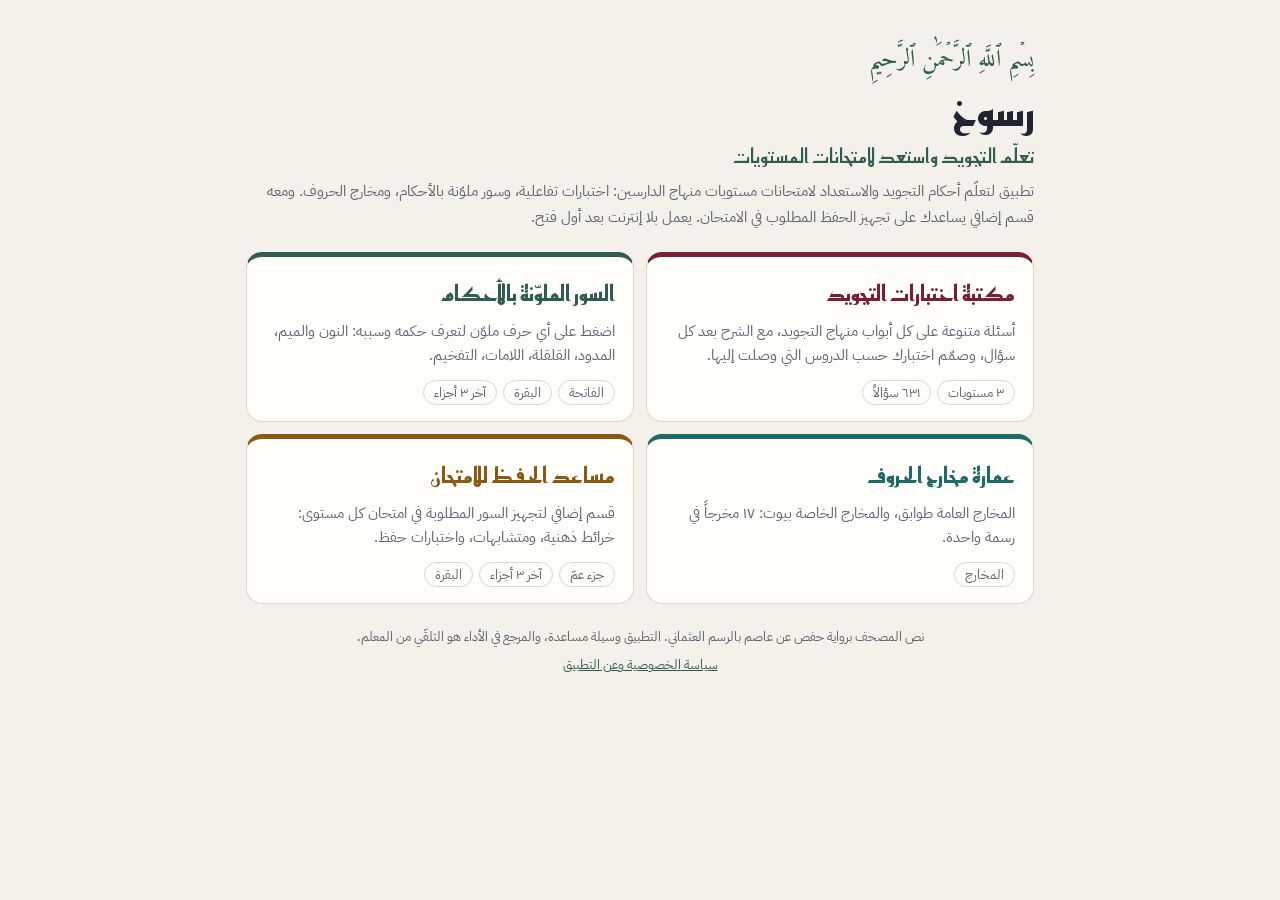
==== index.html @ 1ab909df "Add files via upload" ====
<!doctype html>
<html lang="ar" dir="rtl"><head><meta charset="utf-8">
<meta name="viewport" content="width=device-width,initial-scale=1,viewport-fit=cover">
<meta name="theme-color" content="#2F5D50">
<meta name="description" content="تعلّم أحكام التجويد واستعد لامتحانات المستويات باختبارات تفاعلية وسور ملوّنة بالأحكام، مع قسم إضافي للحفظ المطلوب. يعمل بلا إنترنت.">
<link rel="manifest" href="manifest.webmanifest">
<link rel="icon" href="icons/icon-192.png">
<link rel="apple-touch-icon" href="icons/icon-192.png">
<link rel="stylesheet" href="fonts/fonts.css">
<title>رسوخ · تعلّم التجويد</title>
<style>
/* Layout: a calm home screen, four large doors in one column on phones, two on wider screens */
:root{--bg:#F3F1EA;--page:#FFFEFA;--ink:#1F2430;--muted:#5D6370;--line:#DDD8CC;--brand:#2F5D50;
  --c1:#8A5A12;--c2:#7A1F33;--c3:#2F5D50;--c4:#1D6B66;
  --f-ui:"IBM Plex Sans Arabic",system-ui,sans-serif;--f-d:"Reem Kufi","IBM Plex Sans Arabic",sans-serif;--f-q:"Amiri Quran","Amiri",serif}
@media (prefers-color-scheme:dark){:root{--bg:#14161B;--page:#1C1F26;--ink:#ECE9E2;--muted:#A5AAB4;--line:#343843;--brand:#8CC3B1;
  --c1:#E2B868;--c2:#E39AB1;--c3:#8CC3B1;--c4:#7FC7C0;color-scheme:dark}}
*{box-sizing:border-box}
body{margin:0;background:var(--bg);color:var(--ink);font-family:var(--f-ui);font-size:15px;line-height:1.7}
.wrap{max-width:820px;margin:0 auto;padding:max(28px,env(safe-area-inset-top,0px)) max(16px,env(safe-area-inset-right,0px)) 40px max(16px,env(safe-area-inset-left,0px));display:flex;flex-direction:column;gap:22px}
header{display:flex;flex-direction:column;gap:6px}
.basmala{font-family:var(--f-q);font-size:24px;color:var(--brand);line-height:2}
h1{margin:0;font-family:var(--f-d);font-size:clamp(32px,8vw,46px);line-height:1.2}
.lead{margin:0;color:var(--muted)}
.sub{font-family:var(--f-d);font-size:20px;color:var(--brand);margin-top:-4px}
.doors{display:grid;grid-template-columns:1fr;gap:12px}
@media (min-width:640px){.doors{grid-template-columns:1fr 1fr}}
.door{display:flex;flex-direction:column;gap:6px;text-decoration:none;color:inherit;background:var(--page);border:1px solid var(--line);border-radius:16px;padding:18px 18px 16px;border-top:5px solid var(--c);min-height:132px}
.door:focus-visible{outline:2px solid var(--c);outline-offset:3px}
.door b{font-family:var(--f-d);font-size:22px;color:var(--c);font-weight:700}
.door p{margin:0;color:var(--muted);font-size:14.5px}
.door .tags{display:flex;flex-wrap:wrap;gap:6px;margin-top:auto;padding-top:6px}
.door .tags span{font-size:12.5px;border:1px solid var(--line);border-radius:999px;padding:1px 10px;color:var(--muted)}
footer{display:flex;flex-direction:column;gap:6px;font-size:13px;color:var(--muted);text-align:center}
footer a{color:var(--brand)}
</style>
</head><body>
<div class="wrap">
  <header>
    <div class="basmala">بِسۡمِ ٱللَّهِ ٱلرَّحۡمَٰنِ ٱلرَّحِيمِ</div>
    <h1>رسوخ</h1>
    <div class="sub">تعلّم التجويد واستعد لامتحانات المستويات</div>
    <p class="lead">تطبيق لتعلّم أحكام التجويد والاستعداد لامتحانات مستويات منهاج الدارسين: اختبارات تفاعلية، وسور ملوّنة بالأحكام، ومخارج الحروف. ومعه قسم إضافي يساعدك على تجهيز الحفظ المطلوب في الامتحان. يعمل بلا إنترنت بعد أول فتح.</p>
  </header>
  <nav class="doors" aria-label="أقسام التطبيق">
    <a class="door" href="library/" style="--c:var(--c2)"><b>مكتبة اختبارات التجويد</b><p>أسئلة متنوعة على كل أبواب منهاج التجويد، مع الشرح بعد كل سؤال، وصمّم اختبارك حسب الدروس التي وصلت إليها.</p><div class="tags"><span>٣ مستويات</span><span>٦٣١ سؤالاً</span></div></a>
    <a class="door" href="surah/" style="--c:var(--c3)"><b>السور الملوّنة بالأحكام</b><p>اضغط على أي حرف ملوّن لتعرف حكمه وسببه: النون والميم، المدود، القلقلة، اللامات، التفخيم.</p><div class="tags"><span>الفاتحة</span><span>البقرة</span><span>آخر ٣ أجزاء</span></div></a>
    <a class="door" href="imara/" style="--c:var(--c4)"><b>عمارة مخارج الحروف</b><p>المخارج العامة طوابق، والمخارج الخاصة بيوت: ١٧ مخرجاً في رسمة واحدة.</p><div class="tags"><span>المخارج</span></div></a>
    <a class="door" href="hifz/" style="--c:var(--c1)"><b>مساعد الحفظ للامتحان</b><p>قسم إضافي لتجهيز السور المطلوبة في امتحان كل مستوى: خرائط ذهنية، ومتشابهات، واختبارات حفظ.</p><div class="tags"><span>جزء عمّ</span><span>آخر ٣ أجزاء</span><span>البقرة</span></div></a>
  </nav>
  <footer>
    <div>نص المصحف برواية حفص عن عاصم بالرسم العثماني. التطبيق وسيلة مساعدة، والمرجع في الأداء هو التلقّي من المعلم.</div>
    <div><a href="privacy.html">سياسة الخصوصية وعن التطبيق</a></div>
  </footer>
</div>
<script>if('serviceWorker' in navigator){navigator.serviceWorker.register('sw.js').catch(()=>{})}</script>
</body></html>
---- fonts/fonts.css ----
@font-face {
  font-family: 'Amiri Quran';
  font-style: normal;
  font-display: swap;
  font-weight: 400;
  src: url(amiri-quran-arabic-400-normal.woff2) format("woff2");
  unicode-range: U+0600-06FF,U+0750-077F,U+0870-088E,U+0890-0891,U+0897-08E1,U+08E3-08FF,U+200C-200E,U+2010-2011,U+204F,U+2E41,U+FB50-FDFF,U+FE70-FE74,U+FE76-FEFC,U+102E0-102FB,U+10E60-10E7E,U+10EC2-10EC4,U+10EFC-10EFF,U+1EE00-1EE03,U+1EE05-1EE1F,U+1EE21-1EE22,U+1EE24,U+1EE27,U+1EE29-1EE32,U+1EE34-1EE37,U+1EE39,U+1EE3B,U+1EE42,U+1EE47,U+1EE49,U+1EE4B,U+1EE4D-1EE4F,U+1EE51-1EE52,U+1EE54,U+1EE57,U+1EE59,U+1EE5B,U+1EE5D,U+1EE5F,U+1EE61-1EE62,U+1EE64,U+1EE67-1EE6A,U+1EE6C-1EE72,U+1EE74-1EE77,U+1EE79-1EE7C,U+1EE7E,U+1EE80-1EE89,U+1EE8B-1EE9B,U+1EEA1-1EEA3,U+1EEA5-1EEA9,U+1EEAB-1EEBB,U+1EEF0-1EEF1;
}
@font-face {
  font-family: 'Amiri Quran';
  font-style: normal;
  font-display: swap;
  font-weight: 400;
  src: url(amiri-quran-latin-400-normal.woff2) format("woff2");
  unicode-range: U+0000-00FF,U+0131,U+0152-0153,U+02BB-02BC,U+02C6,U+02DA,U+02DC,U+0304,U+0308,U+0329,U+2000-206F,U+20AC,U+2122,U+2191,U+2193,U+2212,U+2215,U+FEFF,U+FFFD;
}
@font-face {
  font-family: 'Amiri';
  font-style: normal;
  font-display: swap;
  font-weight: 400;
  src: url(amiri-arabic-400-normal.woff2) format("woff2");
  unicode-range: U+0600-06FF,U+0750-077F,U+0870-088E,U+0890-0891,U+0897-08E1,U+08E3-08FF,U+200C-200E,U+2010-2011,U+204F,U+2E41,U+FB50-FDFF,U+FE70-FE74,U+FE76-FEFC,U+102E0-102FB,U+10E60-10E7E,U+10EC2-10EC4,U+10EFC-10EFF,U+1EE00-1EE03,U+1EE05-1EE1F,U+1EE21-1EE22,U+1EE24,U+1EE27,U+1EE29-1EE32,U+1EE34-1EE37,U+1EE39,U+1EE3B,U+1EE42,U+1EE47,U+1EE49,U+1EE4B,U+1EE4D-1EE4F,U+1EE51-1EE52,U+1EE54,U+1EE57,U+1EE59,U+1EE5B,U+1EE5D,U+1EE5F,U+1EE61-1EE62,U+1EE64,U+1EE67-1EE6A,U+1EE6C-1EE72,U+1EE74-1EE77,U+1EE79-1EE7C,U+1EE7E,U+1EE80-1EE89,U+1EE8B-1EE9B,U+1EEA1-1EEA3,U+1EEA5-1EEA9,U+1EEAB-1EEBB,U+1EEF0-1EEF1;
}
@font-face {
  font-family: 'Amiri';
  font-style: normal;
  font-display: swap;
  font-weight: 400;
  src: url(amiri-latin-400-normal.woff2) format("woff2");
  unicode-range: U+0000-00FF,U+0131,U+0152-0153,U+02BB-02BC,U+02C6,U+02DA,U+02DC,U+0304,U+0308,U+0329,U+2000-206F,U+20AC,U+2122,U+2191,U+2193,U+2212,U+2215,U+FEFF,U+FFFD;
}
@font-face {
  font-family: 'Amiri';
  font-style: normal;
  font-display: swap;
  font-weight: 700;
  src: url(amiri-arabic-700-normal.woff2) format("woff2");
  unicode-range: U+0600-06FF,U+0750-077F,U+0870-088E,U+0890-0891,U+0897-08E1,U+08E3-08FF,U+200C-200E,U+2010-2011,U+204F,U+2E41,U+FB50-FDFF,U+FE70-FE74,U+FE76-FEFC,U+102E0-102FB,U+10E60-10E7E,U+10EC2-10EC4,U+10EFC-10EFF,U+1EE00-1EE03,U+1EE05-1EE1F,U+1EE21-1EE22,U+1EE24,U+1EE27,U+1EE29-1EE32,U+1EE34-1EE37,U+1EE39,U+1EE3B,U+1EE42,U+1EE47,U+1EE49,U+1EE4B,U+1EE4D-1EE4F,U+1EE51-1EE52,U+1EE54,U+1EE57,U+1EE59,U+1EE5B,U+1EE5D,U+1EE5F,U+1EE61-1EE62,U+1EE64,U+1EE67-1EE6A,U+1EE6C-1EE72,U+1EE74-1EE77,U+1EE79-1EE7C,U+1EE7E,U+1EE80-1EE89,U+1EE8B-1EE9B,U+1EEA1-1EEA3,U+1EEA5-1EEA9,U+1EEAB-1EEBB,U+1EEF0-1EEF1;
}
@font-face {
  font-family: 'Amiri';
  font-style: normal;
  font-display: swap;
  font-weight: 700;
  src: url(amiri-latin-700-normal.woff2) format("woff2");
  unicode-range: U+0000-00FF,U+0131,U+0152-0153,U+02BB-02BC,U+02C6,U+02DA,U+02DC,U+0304,U+0308,U+0329,U+2000-206F,U+20AC,U+2122,U+2191,U+2193,U+2212,U+2215,U+FEFF,U+FFFD;
}
@font-face {
  font-family: 'IBM Plex Sans Arabic';
  font-style: normal;
  font-display: swap;
  font-weight: 400;
  src: url(ibm-plex-sans-arabic-arabic-400-normal.woff2) format("woff2");
  unicode-range: U+0600-06FF,U+0750-077F,U+0870-088E,U+0890-0891,U+0897-08E1,U+08E3-08FF,U+200C-200E,U+2010-2011,U+204F,U+2E41,U+FB50-FDFF,U+FE70-FE74,U+FE76-FEFC,U+102E0-102FB,U+10E60-10E7E,U+10EC2-10EC4,U+10EFC-10EFF,U+1EE00-1EE03,U+1EE05-1EE1F,U+1EE21-1EE22,U+1EE24,U+1EE27,U+1EE29-1EE32,U+1EE34-1EE37,U+1EE39,U+1EE3B,U+1EE42,U+1EE47,U+1EE49,U+1EE4B,U+1EE4D-1EE4F,U+1EE51-1EE52,U+1EE54,U+1EE57,U+1EE59,U+1EE5B,U+1EE5D,U+1EE5F,U+1EE61-1EE62,U+1EE64,U+1EE67-1EE6A,U+1EE6C-1EE72,U+1EE74-1EE77,U+1EE79-1EE7C,U+1EE7E,U+1EE80-1EE89,U+1EE8B-1EE9B,U+1EEA1-1EEA3,U+1EEA5-1EEA9,U+1EEAB-1EEBB,U+1EEF0-1EEF1;
}
@font-face {
  font-family: 'IBM Plex Sans Arabic';
  font-style: normal;
  font-display: swap;
  font-weight: 400;
  src: url(ibm-plex-sans-arabic-latin-400-normal.woff2) format("woff2");
  unicode-range: U+0000-00FF,U+0131,U+0152-0153,U+02BB-02BC,U+02C6,U+02DA,U+02DC,U+0304,U+0308,U+0329,U+2000-206F,U+20AC,U+2122,U+2191,U+2193,U+2212,U+2215,U+FEFF,U+FFFD;
}
@font-face {
  font-family: 'IBM Plex Sans Arabic';
  font-style: normal;
  font-display: swap;
  font-weight: 500;
  src: url(ibm-plex-sans-arabic-arabic-500-normal.woff2) format("woff2");
  unicode-range: U+0600-06FF,U+0750-077F,U+0870-088E,U+0890-0891,U+0897-08E1,U+08E3-08FF,U+200C-200E,U+2010-2011,U+204F,U+2E41,U+FB50-FDFF,U+FE70-FE74,U+FE76-FEFC,U+102E0-102FB,U+10E60-10E7E,U+10EC2-10EC4,U+10EFC-10EFF,U+1EE00-1EE03,U+1EE05-1EE1F,U+1EE21-1EE22,U+1EE24,U+1EE27,U+1EE29-1EE32,U+1EE34-1EE37,U+1EE39,U+1EE3B,U+1EE42,U+1EE47,U+1EE49,U+1EE4B,U+1EE4D-1EE4F,U+1EE51-1EE52,U+1EE54,U+1EE57,U+1EE59,U+1EE5B,U+1EE5D,U+1EE5F,U+1EE61-1EE62,U+1EE64,U+1EE67-1EE6A,U+1EE6C-1EE72,U+1EE74-1EE77,U+1EE79-1EE7C,U+1EE7E,U+1EE80-1EE89,U+1EE8B-1EE9B,U+1EEA1-1EEA3,U+1EEA5-1EEA9,U+1EEAB-1EEBB,U+1EEF0-1EEF1;
}
@font-face {
  font-family: 'IBM Plex Sans Arabic';
  font-style: normal;
  font-display: swap;
  font-weight: 500;
  src: url(ibm-plex-sans-arabic-latin-500-normal.woff2) format("woff2");
  unicode-range: U+0000-00FF,U+0131,U+0152-0153,U+02BB-02BC,U+02C6,U+02DA,U+02DC,U+0304,U+0308,U+0329,U+2000-206F,U+20AC,U+2122,U+2191,U+2193,U+2212,U+2215,U+FEFF,U+FFFD;
}
@font-face {
  font-family: 'IBM Plex Sans Arabic';
  font-style: normal;
  font-display: swap;
  font-weight: 600;
  src: url(ibm-plex-sans-arabic-arabic-600-normal.woff2) format("woff2");
  unicode-range: U+0600-06FF,U+0750-077F,U+0870-088E,U+0890-0891,U+0897-08E1,U+08E3-08FF,U+200C-200E,U+2010-2011,U+204F,U+2E41,U+FB50-FDFF,U+FE70-FE74,U+FE76-FEFC,U+102E0-102FB,U+10E60-10E7E,U+10EC2-10EC4,U+10EFC-10EFF,U+1EE00-1EE03,U+1EE05-1EE1F,U+1EE21-1EE22,U+1EE24,U+1EE27,U+1EE29-1EE32,U+1EE34-1EE37,U+1EE39,U+1EE3B,U+1EE42,U+1EE47,U+1EE49,U+1EE4B,U+1EE4D-1EE4F,U+1EE51-1EE52,U+1EE54,U+1EE57,U+1EE59,U+1EE5B,U+1EE5D,U+1EE5F,U+1EE61-1EE62,U+1EE64,U+1EE67-1EE6A,U+1EE6C-1EE72,U+1EE74-1EE77,U+1EE79-1EE7C,U+1EE7E,U+1EE80-1EE89,U+1EE8B-1EE9B,U+1EEA1-1EEA3,U+1EEA5-1EEA9,U+1EEAB-1EEBB,U+1EEF0-1EEF1;
}
@font-face {
  font-family: 'IBM Plex Sans Arabic';
  font-style: normal;
  font-display: swap;
  font-weight: 600;
  src: url(ibm-plex-sans-arabic-latin-600-normal.woff2) format("woff2");
  unicode-range: U+0000-00FF,U+0131,U+0152-0153,U+02BB-02BC,U+02C6,U+02DA,U+02DC,U+0304,U+0308,U+0329,U+2000-206F,U+20AC,U+2122,U+2191,U+2193,U+2212,U+2215,U+FEFF,U+FFFD;
}
@font-face {
  font-family: 'IBM Plex Sans Arabic';
  font-style: normal;
  font-display: swap;
  font-weight: 700;
  src: url(ibm-plex-sans-arabic-arabic-700-normal.woff2) format("woff2");
  unicode-range: U+0600-06FF,U+0750-077F,U+0870-088E,U+0890-0891,U+0897-08E1,U+08E3-08FF,U+200C-200E,U+2010-2011,U+204F,U+2E41,U+FB50-FDFF,U+FE70-FE74,U+FE76-FEFC,U+102E0-102FB,U+10E60-10E7E,U+10EC2-10EC4,U+10EFC-10EFF,U+1EE00-1EE03,U+1EE05-1EE1F,U+1EE21-1EE22,U+1EE24,U+1EE27,U+1EE29-1EE32,U+1EE34-1EE37,U+1EE39,U+1EE3B,U+1EE42,U+1EE47,U+1EE49,U+1EE4B,U+1EE4D-1EE4F,U+1EE51-1EE52,U+1EE54,U+1EE57,U+1EE59,U+1EE5B,U+1EE5D,U+1EE5F,U+1EE61-1EE62,U+1EE64,U+1EE67-1EE6A,U+1EE6C-1EE72,U+1EE74-1EE77,U+1EE79-1EE7C,U+1EE7E,U+1EE80-1EE89,U+1EE8B-1EE9B,U+1EEA1-1EEA3,U+1EEA5-1EEA9,U+1EEAB-1EEBB,U+1EEF0-1EEF1;
}
@font-face {
  font-family: 'IBM Plex Sans Arabic';
  font-style: normal;
  font-display: swap;
  font-weight: 700;
  src: url(ibm-plex-sans-arabic-latin-700-normal.woff2) format("woff2");
  unicode-range: U+0000-00FF,U+0131,U+0152-0153,U+02BB-02BC,U+02C6,U+02DA,U+02DC,U+0304,U+0308,U+0329,U+2000-206F,U+20AC,U+2122,U+2191,U+2193,U+2212,U+2215,U+FEFF,U+FFFD;
}
@font-face {
  font-family: 'Reem Kufi';
  font-style: normal;
  font-display: swap;
  font-weight: 500;
  src: url(reem-kufi-arabic-500-normal.woff2) format("woff2");
  unicode-range: U+0600-06FF,U+0750-077F,U+0870-088E,U+0890-0891,U+0897-08E1,U+08E3-08FF,U+200C-200E,U+2010-2011,U+204F,U+2E41,U+FB50-FDFF,U+FE70-FE74,U+FE76-FEFC,U+102E0-102FB,U+10E60-10E7E,U+10EC2-10EC4,U+10EFC-10EFF,U+1EE00-1EE03,U+1EE05-1EE1F,U+1EE21-1EE22,U+1EE24,U+1EE27,U+1EE29-1EE32,U+1EE34-1EE37,U+1EE39,U+1EE3B,U+1EE42,U+1EE47,U+1EE49,U+1EE4B,U+1EE4D-1EE4F,U+1EE51-1EE52,U+1EE54,U+1EE57,U+1EE59,U+1EE5B,U+1EE5D,U+1EE5F,U+1EE61-1EE62,U+1EE64,U+1EE67-1EE6A,U+1EE6C-1EE72,U+1EE74-1EE77,U+1EE79-1EE7C,U+1EE7E,U+1EE80-1EE89,U+1EE8B-1EE9B,U+1EEA1-1EEA3,U+1EEA5-1EEA9,U+1EEAB-1EEBB,U+1EEF0-1EEF1;
}
@font-face {
  font-family: 'Reem Kufi';
  font-style: normal;
  font-display: swap;
  font-weight: 500;
  src: url(reem-kufi-latin-500-normal.woff2) format("woff2");
  unicode-range: U+0000-00FF,U+0131,U+0152-0153,U+02BB-02BC,U+02C6,U+02DA,U+02DC,U+0304,U+0308,U+0329,U+2000-206F,U+20AC,U+2122,U+2191,U+2193,U+2212,U+2215,U+FEFF,U+FFFD;
}
@font-face {
  font-family: 'Reem Kufi';
  font-style: normal;
  font-display: swap;
  font-weight: 600;
  src: url(reem-kufi-arabic-600-normal.woff2) format("woff2");
  unicode-range: U+0600-06FF,U+0750-077F,U+0870-088E,U+0890-0891,U+0897-08E1,U+08E3-08FF,U+200C-200E,U+2010-2011,U+204F,U+2E41,U+FB50-FDFF,U+FE70-FE74,U+FE76-FEFC,U+102E0-102FB,U+10E60-10E7E,U+10EC2-10EC4,U+10EFC-10EFF,U+1EE00-1EE03,U+1EE05-1EE1F,U+1EE21-1EE22,U+1EE24,U+1EE27,U+1EE29-1EE32,U+1EE34-1EE37,U+1EE39,U+1EE3B,U+1EE42,U+1EE47,U+1EE49,U+1EE4B,U+1EE4D-1EE4F,U+1EE51-1EE52,U+1EE54,U+1EE57,U+1EE59,U+1EE5B,U+1EE5D,U+1EE5F,U+1EE61-1EE62,U+1EE64,U+1EE67-1EE6A,U+1EE6C-1EE72,U+1EE74-1EE77,U+1EE79-1EE7C,U+1EE7E,U+1EE80-1EE89,U+1EE8B-1EE9B,U+1EEA1-1EEA3,U+1EEA5-1EEA9,U+1EEAB-1EEBB,U+1EEF0-1EEF1;
}
@font-face {
  font-family: 'Reem Kufi';
  font-style: normal;
  font-display: swap;
  font-weight: 600;
  src: url(reem-kufi-latin-600-normal.woff2) format("woff2");
  unicode-range: U+0000-00FF,U+0131,U+0152-0153,U+02BB-02BC,U+02C6,U+02DA,U+02DC,U+0304,U+0308,U+0329,U+2000-206F,U+20AC,U+2122,U+2191,U+2193,U+2212,U+2215,U+FEFF,U+FFFD;
}
@font-face {
  font-family: 'Reem Kufi';
  font-style: normal;
  font-display: swap;
  font-weight: 700;
  src: url(reem-kufi-arabic-700-normal.woff2) format("woff2");
  unicode-range: U+0600-06FF,U+0750-077F,U+0870-088E,U+0890-0891,U+0897-08E1,U+08E3-08FF,U+200C-200E,U+2010-2011,U+204F,U+2E41,U+FB50-FDFF,U+FE70-FE74,U+FE76-FEFC,U+102E0-102FB,U+10E60-10E7E,U+10EC2-10EC4,U+10EFC-10EFF,U+1EE00-1EE03,U+1EE05-1EE1F,U+1EE21-1EE22,U+1EE24,U+1EE27,U+1EE29-1EE32,U+1EE34-1EE37,U+1EE39,U+1EE3B,U+1EE42,U+1EE47,U+1EE49,U+1EE4B,U+1EE4D-1EE4F,U+1EE51-1EE52,U+1EE54,U+1EE57,U+1EE59,U+1EE5B,U+1EE5D,U+1EE5F,U+1EE61-1EE62,U+1EE64,U+1EE67-1EE6A,U+1EE6C-1EE72,U+1EE74-1EE77,U+1EE79-1EE7C,U+1EE7E,U+1EE80-1EE89,U+1EE8B-1EE9B,U+1EEA1-1EEA3,U+1EEA5-1EEA9,U+1EEAB-1EEBB,U+1EEF0-1EEF1;
}
@font-face {
  font-family: 'Reem Kufi';
  font-style: normal;
  font-display: swap;
  font-weight: 700;
  src: url(reem-kufi-latin-700-normal.woff2) format("woff2");
  unicode-range: U+0000-00FF,U+0131,U+0152-0153,U+02BB-02BC,U+02C6,U+02DA,U+02DC,U+0304,U+0308,U+0329,U+2000-206F,U+20AC,U+2122,U+2191,U+2193,U+2212,U+2215,U+FEFF,U+FFFD;
}
@font-face {
  font-family: 'Noto Naskh Arabic';
  font-style: normal;
  font-display: swap;
  font-weight: 500;
  src: url(noto-naskh-arabic-arabic-500-normal.woff2) format("woff2");
  unicode-range: U+0600-06FF,U+0750-077F,U+0870-088E,U+0890-0891,U+0897-08E1,U+08E3-08FF,U+200C-200E,U+2010-2011,U+204F,U+2E41,U+FB50-FDFF,U+FE70-FE74,U+FE76-FEFC,U+102E0-102FB,U+10E60-10E7E,U+10EC2-10EC4,U+10EFC-10EFF,U+1EE00-1EE03,U+1EE05-1EE1F,U+1EE21-1EE22,U+1EE24,U+1EE27,U+1EE29-1EE32,U+1EE34-1EE37,U+1EE39,U+1EE3B,U+1EE42,U+1EE47,U+1EE49,U+1EE4B,U+1EE4D-1EE4F,U+1EE51-1EE52,U+1EE54,U+1EE57,U+1EE59,U+1EE5B,U+1EE5D,U+1EE5F,U+1EE61-1EE62,U+1EE64,U+1EE67-1EE6A,U+1EE6C-1EE72,U+1EE74-1EE77,U+1EE79-1EE7C,U+1EE7E,U+1EE80-1EE89,U+1EE8B-1EE9B,U+1EEA1-1EEA3,U+1EEA5-1EEA9,U+1EEAB-1EEBB,U+1EEF0-1EEF1;
}
@font-face {
  font-family: 'Noto Naskh Arabic';
  font-style: normal;
  font-display: swap;
  font-weight: 500;
  src: url(noto-naskh-arabic-latin-500-normal.woff2) format("woff2");
  unicode-range: U+0000-00FF,U+0131,U+0152-0153,U+02BB-02BC,U+02C6,U+02DA,U+02DC,U+0304,U+0308,U+0329,U+2000-206F,U+20AC,U+2122,U+2191,U+2193,U+2212,U+2215,U+FEFF,U+FFFD;
}
@font-face {
  font-family: 'Noto Naskh Arabic';
  font-style: normal;
  font-display: swap;
  font-weight: 700;
  src: url(noto-naskh-arabic-arabic-700-normal.woff2) format("woff2");
  unicode-range: U+0600-06FF,U+0750-077F,U+0870-088E,U+0890-0891,U+0897-08E1,U+08E3-08FF,U+200C-200E,U+2010-2011,U+204F,U+2E41,U+FB50-FDFF,U+FE70-FE74,U+FE76-FEFC,U+102E0-102FB,U+10E60-10E7E,U+10EC2-10EC4,U+10EFC-10EFF,U+1EE00-1EE03,U+1EE05-1EE1F,U+1EE21-1EE22,U+1EE24,U+1EE27,U+1EE29-1EE32,U+1EE34-1EE37,U+1EE39,U+1EE3B,U+1EE42,U+1EE47,U+1EE49,U+1EE4B,U+1EE4D-1EE4F,U+1EE51-1EE52,U+1EE54,U+1EE57,U+1EE59,U+1EE5B,U+1EE5D,U+1EE5F,U+1EE61-1EE62,U+1EE64,U+1EE67-1EE6A,U+1EE6C-1EE72,U+1EE74-1EE77,U+1EE79-1EE7C,U+1EE7E,U+1EE80-1EE89,U+1EE8B-1EE9B,U+1EEA1-1EEA3,U+1EEA5-1EEA9,U+1EEAB-1EEBB,U+1EEF0-1EEF1;
}
@font-face {
  font-family: 'Noto Naskh Arabic';
  font-style: normal;
  font-display: swap;
  font-weight: 700;
  src: url(noto-naskh-arabic-latin-700-normal.woff2) format("woff2");
  unicode-range: U+0000-00FF,U+0131,U+0152-0153,U+02BB-02BC,U+02C6,U+02DA,U+02DC,U+0304,U+0308,U+0329,U+2000-206F,U+20AC,U+2122,U+2191,U+2193,U+2212,U+2215,U+FEFF,U+FFFD;
}
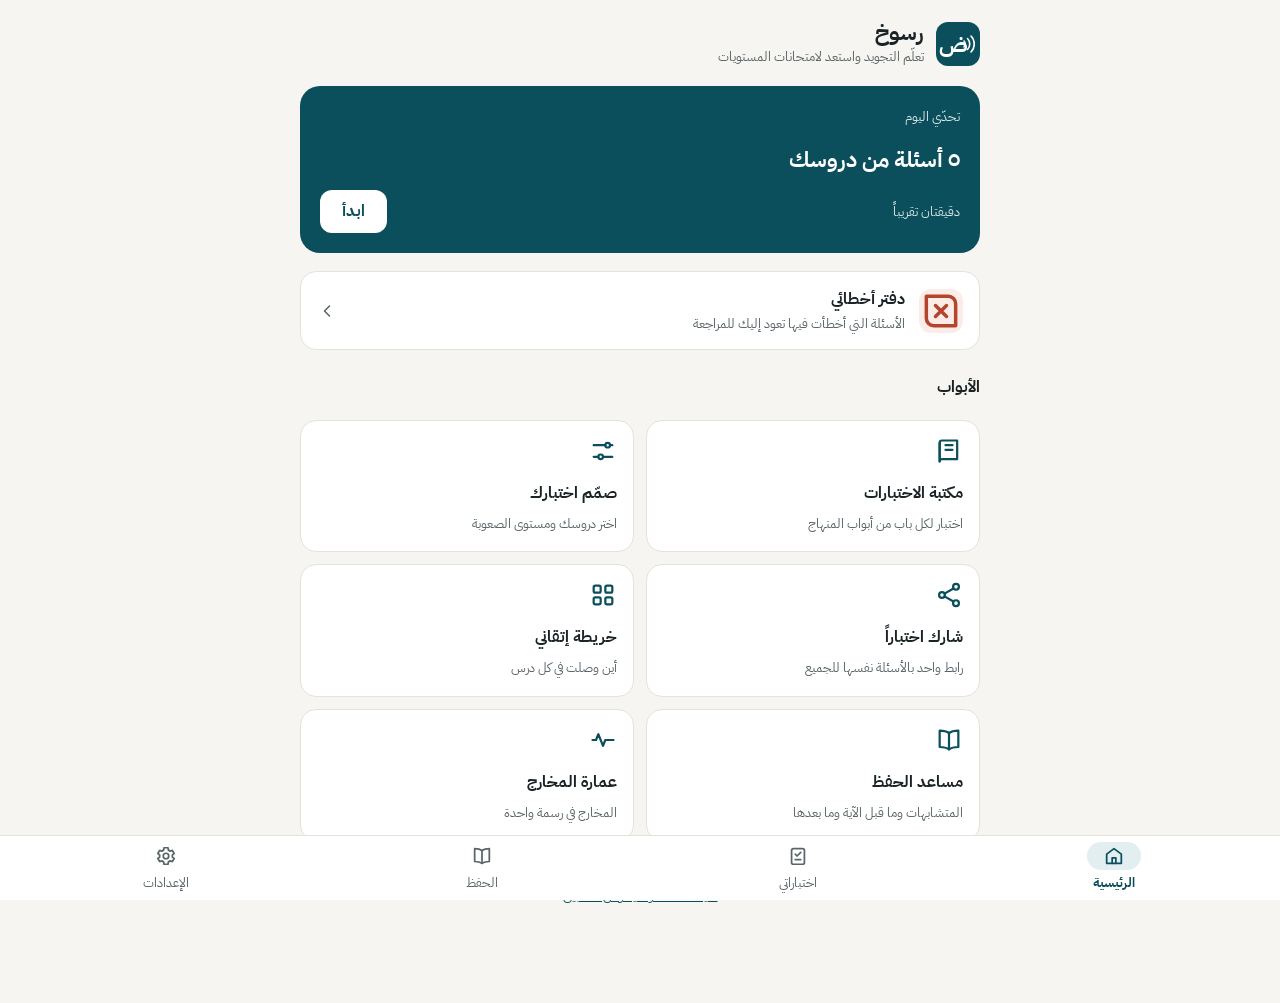
==== commit dd66bb87: "Add files via upload" ====
--- a/index.html
+++ b/index.html
@@ -1,57 +1,66 @@
 <!doctype html>
 <html lang="ar" dir="rtl"><head><meta charset="utf-8">
 <meta name="viewport" content="width=device-width,initial-scale=1,viewport-fit=cover">
-<meta name="theme-color" content="#2F5D50">
-<meta name="description" content="تعلّم أحكام التجويد واستعد لامتحانات المستويات باختبارات تفاعلية وسور ملوّنة بالأحكام، مع قسم إضافي للحفظ المطلوب. يعمل بلا إنترنت.">
+<meta name="theme-color" content="#0B4F5C">
+<meta name="description" content="تعلّم أحكام التجويد واستعد لامتحانات مستويات منهاج الدارسين باختبارات تفاعلية، مع قسم إضافي للحفظ المطلوب. يعمل بلا إنترنت.">
 <link rel="manifest" href="manifest.webmanifest">
 <link rel="icon" href="icons/icon-192.png">
 <link rel="apple-touch-icon" href="icons/icon-192.png">
 <link rel="stylesheet" href="fonts/fonts.css">
+<link rel="stylesheet" href="assets/rz.css">
+<script src="assets/rz.js"></script>
 <title>رسوخ · تعلّم التجويد</title>
 <style>
-/* Layout: a calm home screen, four large doors in one column on phones, two on wider screens */
-:root{--bg:#F3F1EA;--page:#FFFEFA;--ink:#1F2430;--muted:#5D6370;--line:#DDD8CC;--brand:#2F5D50;
-  --c1:#8A5A12;--c2:#7A1F33;--c3:#2F5D50;--c4:#1D6B66;
-  --f-ui:"IBM Plex Sans Arabic",system-ui,sans-serif;--f-d:"Reem Kufi","IBM Plex Sans Arabic",sans-serif;--f-q:"Amiri Quran","Amiri",serif}
-@media (prefers-color-scheme:dark){:root{--bg:#14161B;--page:#1C1F26;--ink:#ECE9E2;--muted:#A5AAB4;--line:#343843;--brand:#8CC3B1;
-  --c1:#E2B868;--c2:#E39AB1;--c3:#8CC3B1;--c4:#7FC7C0;color-scheme:dark}}
-*{box-sizing:border-box}
-body{margin:0;background:var(--bg);color:var(--ink);font-family:var(--f-ui);font-size:15px;line-height:1.7}
-.wrap{max-width:820px;margin:0 auto;padding:max(28px,env(safe-area-inset-top,0px)) max(16px,env(safe-area-inset-right,0px)) 40px max(16px,env(safe-area-inset-left,0px));display:flex;flex-direction:column;gap:22px}
-header{display:flex;flex-direction:column;gap:6px}
-.basmala{font-family:var(--f-q);font-size:24px;color:var(--brand);line-height:2}
-h1{margin:0;font-family:var(--f-d);font-size:clamp(32px,8vw,46px);line-height:1.2}
-.lead{margin:0;color:var(--muted)}
-.sub{font-family:var(--f-d);font-size:20px;color:var(--brand);margin-top:-4px}
-.doors{display:grid;grid-template-columns:1fr;gap:12px}
-@media (min-width:640px){.doors{grid-template-columns:1fr 1fr}}
-.door{display:flex;flex-direction:column;gap:6px;text-decoration:none;color:inherit;background:var(--page);border:1px solid var(--line);border-radius:16px;padding:18px 18px 16px;border-top:5px solid var(--c);min-height:132px}
-.door:focus-visible{outline:2px solid var(--c);outline-offset:3px}
-.door b{font-family:var(--f-d);font-size:22px;color:var(--c);font-weight:700}
-.door p{margin:0;color:var(--muted);font-size:14.5px}
-.door .tags{display:flex;flex-wrap:wrap;gap:6px;margin-top:auto;padding-top:6px}
-.door .tags span{font-size:12.5px;border:1px solid var(--line);border-radius:999px;padding:1px 10px;color:var(--muted)}
-footer{display:flex;flex-direction:column;gap:6px;font-size:13px;color:var(--muted);text-align:center}
-footer a{color:var(--brand)}
+.logo{width:44px;height:44px;color:var(--primary);flex-shrink:0}
+.logo svg{width:44px;height:44px;display:block}
+.hero-top{display:flex;align-items:center;justify-content:space-between;gap:8px}
+.foot{font-size:13px;color:var(--muted);text-align:center;display:flex;flex-direction:column;gap:4px}
 </style>
-</head><body>
-<div class="wrap">
-  <header>
-    <div class="basmala">بِسۡمِ ٱللَّهِ ٱلرَّحۡمَٰنِ ٱلرَّحِيمِ</div>
-    <h1>رسوخ</h1>
-    <div class="sub">تعلّم التجويد واستعد لامتحانات المستويات</div>
-    <p class="lead">تطبيق لتعلّم أحكام التجويد والاستعداد لامتحانات مستويات منهاج الدارسين: اختبارات تفاعلية، وسور ملوّنة بالأحكام، ومخارج الحروف. ومعه قسم إضافي يساعدك على تجهيز الحفظ المطلوب في الامتحان. يعمل بلا إنترنت بعد أول فتح.</p>
+</head><body data-nav="home">
+<main class="rz-main">
+  <header class="rz-row">
+    <span class="logo" data-icon="logo"></span>
+    <div style="display:flex;flex-direction:column">
+      <h1 class="rz-title" style="line-height:1.2">رسوخ</h1>
+      <span class="rz-meta">تعلّم التجويد واستعد لامتحانات المستويات</span>
+    </div>
   </header>
-  <nav class="doors" aria-label="أقسام التطبيق">
-    <a class="door" href="library/" style="--c:var(--c2)"><b>مكتبة اختبارات التجويد</b><p>أسئلة متنوعة على كل أبواب منهاج التجويد، مع الشرح بعد كل سؤال، وصمّم اختبارك حسب الدروس التي وصلت إليها.</p><div class="tags"><span>٣ مستويات</span><span>٦٣١ سؤالاً</span></div></a>
-    <a class="door" href="surah/" style="--c:var(--c3)"><b>السور الملوّنة بالأحكام</b><p>اضغط على أي حرف ملوّن لتعرف حكمه وسببه: النون والميم، المدود، القلقلة، اللامات، التفخيم.</p><div class="tags"><span>الفاتحة</span><span>البقرة</span><span>آخر ٣ أجزاء</span></div></a>
-    <a class="door" href="imara/" style="--c:var(--c4)"><b>عمارة مخارج الحروف</b><p>المخارج العامة طوابق، والمخارج الخاصة بيوت: ١٧ مخرجاً في رسمة واحدة.</p><div class="tags"><span>المخارج</span></div></a>
-    <a class="door" href="hifz/" style="--c:var(--c1)"><b>مساعد الحفظ للامتحان</b><p>قسم إضافي لتجهيز السور المطلوبة في امتحان كل مستوى: خرائط ذهنية، ومتشابهات، واختبارات حفظ.</p><div class="tags"><span>جزء عمّ</span><span>آخر ٣ أجزاء</span><span>البقرة</span></div></a>
+
+  <a class="rz-hero" href="library/#/daily" id="daily">
+    <div class="hero-top"><span class="rz-meta">تحدّي اليوم</span><span class="rz-badge" id="streak" hidden><span data-icon="flame" style="display:flex;width:14px;height:14px"></span><span></span></span></div>
+    <b style="font-size:22px" id="dailyT">٥ أسئلة من دروسك</b>
+    <div class="hero-top"><span class="rz-meta" id="dailyS">دقيقتان تقريباً</span><span class="rz-cta" id="dailyB">ابدأ</span></div>
+  </a>
+
+  <a class="rz-list-btn" href="library/#/mistakes">
+    <span class="rz-ic bad" data-icon="mistake"></span>
+    <span class="grow"><b>دفتر أخطائي</b><span class="rz-meta" id="mist">الأسئلة التي أخطأت فيها تعود إليك للمراجعة</span></span>
+    <span data-icon="chev" style="width:20px;height:20px;color:var(--muted);display:flex"></span>
+  </a>
+
+  <h2 class="rz-h">الأبواب</h2>
+  <nav class="rz-grid" aria-label="أقسام التطبيق">
+    <a class="rz-tile" href="library/"><span data-icon="book"></span><b>مكتبة الاختبارات</b><span class="rz-meta">اختبار لكل باب من أبواب المنهاج</span></a>
+    <a class="rz-tile" href="library/#/builder"><span data-icon="sliders"></span><b>صمّم اختبارك</b><span class="rz-meta">اختر دروسك ومستوى الصعوبة</span></a>
+    <a class="rz-tile" href="library/#/share"><span data-icon="share"></span><b>شارك اختباراً</b><span class="rz-meta">رابط واحد بالأسئلة نفسها للجميع</span></a>
+    <a class="rz-tile" href="library/#/mastery"><span data-icon="grid"></span><b>خريطة إتقاني</b><span class="rz-meta">أين وصلت في كل درس</span></a>
+    <a class="rz-tile" href="hifz/"><span data-icon="hifz"></span><b>مساعد الحفظ</b><span class="rz-meta">المتشابهات وما قبل الآية وما بعدها</span></a>
+    <a class="rz-tile" href="imara/"><span data-icon="wave"></span><b>عمارة المخارج</b><span class="rz-meta">المخارج في رسمة واحدة</span></a>
   </nav>
-  <footer>
-    <div>نص المصحف برواية حفص عن عاصم بالرسم العثماني. التطبيق وسيلة مساعدة، والمرجع في الأداء هو التلقّي من المعلم.</div>
-    <div><a href="privacy.html">سياسة الخصوصية وعن التطبيق</a></div>
+
+  <footer class="foot">
+    <span>نص المصحف برواية حفص عن عاصم بالرسم العثماني. التطبيق وسيلة مساعدة، والمرجع في الأداء هو التلقّي من المعلم.</span>
+    <a href="privacy.html">سياسة الخصوصية وعن التطبيق</a>
   </footer>
-</div>
-<script>if('serviceWorker' in navigator){navigator.serviceWorker.register('sw.js').catch(()=>{})}</script>
+</main>
+<script>
+(function(){
+  const AR = RZ.AR, s = RZ.streak(), due = RZ.mistakesDue(), all = Object.keys(RZ.mistakes()).length;
+  if(s.count){ const b = document.getElementById('streak'); b.hidden = false; b.lastElementChild.textContent = RZ.count(s.count, ['يوم واحد', 'يومان متتاليان', 'أيام متتالية', 'يوماً متتالياً']); }
+  if(s.doneToday){ document.getElementById('dailyT').textContent = 'أتممت تحدّي اليوم'; document.getElementById('dailyS').textContent = 'عُد غداً لتحافظ على سلسلتك'; document.getElementById('dailyB').textContent = 'مرة أخرى'; }
+  const m = document.getElementById('mist');
+  if(due) m.textContent = RZ.count(due, ['سؤال واحد', 'سؤالان', 'أسئلة', 'سؤالاً']) + ' حان موعد مراجعته اليوم'.replace('مراجعته', due === 1 ? 'مراجعته' : due === 2 ? 'مراجعتهما' : 'مراجعتها');
+  else if(all) m.textContent = 'لا مراجعة اليوم · في الدفتر ' + RZ.count(all, ['سؤال واحد', 'سؤالان', 'أسئلة', 'سؤالاً']);
+})();
+</script>
 </body></html>
--- a/assets/rz.css
+++ b/assets/rz.css
@@ -0,0 +1,108 @@
+/* Rosookh shared design: one primary colour, one accent, two text sizes (16 / 22) plus a small meta size (13). */
+:root{
+  --bg:#F6F5F1; --surface:#FFFFFF; --ink:#1A2326; --muted:#5A6568; --line:#E4E2DB; --line-strong:#C9C6BD;
+  --primary:#0B4F5C; --primary-ink:#FFFFFF; --primary-soft:#E3EEF0; --primary-dark:#083A44;
+  --accent:#B8862B; --accent-soft:#FBF1DC; --accent-ink:#6E4C10;
+  --good:#1E7A46; --good-ink:#17633A; --good-soft:#E8F4EC;
+  --bad:#B4442C; --bad-ink:#9A3A25; --bad-soft:#FBECE8;
+  --warn-soft:#FBF1DC;
+  --f-ui:"IBM Plex Sans Arabic",system-ui,sans-serif; --f-q:"Amiri Quran","Amiri",serif;
+  --r:16px; --r-sm:12px; --nav-h:64px;
+  --zoom:1;
+  color-scheme:light;
+}
+:root[data-fs="s"]{--zoom:.92} :root[data-fs="l"]{--zoom:1.15}
+@media (prefers-color-scheme:dark){:root:not([data-theme="light"]){
+  --bg:#101618; --surface:#182124; --ink:#E7ECEB; --muted:#A3AEB0; --line:#2A3538; --line-strong:#3B4A4E;
+  --primary:#7CC4D0; --primary-ink:#0B2A30; --primary-soft:#173A41; --primary-dark:#A6DDE6;
+  --accent:#E2B868; --accent-soft:#3A3020; --accent-ink:#F1D7A2;
+  --good:#6FCF97; --good-ink:#8EE0B0; --good-soft:#163527; --bad:#F08A75; --bad-ink:#F6A898; --bad-soft:#3E201A; --warn-soft:#3A3020;
+  color-scheme:dark}}
+:root[data-theme="dark"]{
+  --bg:#101618; --surface:#182124; --ink:#E7ECEB; --muted:#A3AEB0; --line:#2A3538; --line-strong:#3B4A4E;
+  --primary:#7CC4D0; --primary-ink:#0B2A30; --primary-soft:#173A41; --primary-dark:#A6DDE6;
+  --accent:#E2B868; --accent-soft:#3A3020; --accent-ink:#F1D7A2;
+  --good:#6FCF97; --good-ink:#8EE0B0; --good-soft:#163527; --bad:#F08A75; --bad-ink:#F6A898; --bad-soft:#3E201A; --warn-soft:#3A3020;
+  color-scheme:dark}
+
+*{box-sizing:border-box}
+[hidden]{display:none!important}
+html,body{direction:rtl}
+body{margin:0;background:var(--bg);color:var(--ink);font-family:var(--f-ui);font-size:16px;line-height:1.7;-webkit-tap-highlight-color:transparent}
+button,select,input{font:inherit;color:inherit}
+button{cursor:pointer}
+a{color:var(--primary)}
+:focus-visible{outline:2px solid var(--primary);outline-offset:2px}
+.rz-main{zoom:var(--zoom);max-width:720px;margin:0 auto;padding:max(20px,env(safe-area-inset-top,0px)) max(20px,env(safe-area-inset-right,0px)) calc(var(--nav-h) + 32px + env(safe-area-inset-bottom,0px)) max(20px,env(safe-area-inset-left,0px));display:flex;flex-direction:column;gap:18px}
+body.rz-nonav .rz-main{padding-bottom:40px}
+.rz-title{margin:0;font-size:22px;font-weight:700;line-height:1.4}
+.rz-meta{font-size:13px;color:var(--muted)}
+.rz-muted{color:var(--muted)}
+.rz-h{font-size:16px;font-weight:700;margin:6px 0 0}
+
+/* top bar inside a page */
+.rz-top{display:flex;align-items:center;gap:6px;margin:-6px -8px 0}
+.rz-icon{width:44px;height:44px;border-radius:12px;border:none;background:none;display:inline-flex;align-items:center;justify-content:center;color:var(--ink);text-decoration:none;flex-shrink:0}
+.rz-icon:hover{background:var(--primary-soft)}
+.rz-icon svg{width:22px;height:22px}
+
+/* cards, tiles */
+.rz-card{background:var(--surface);border:1px solid var(--line);border-radius:var(--r);padding:16px;display:flex;flex-direction:column;gap:12px}
+.rz-hero{background:var(--primary);color:var(--primary-ink);border-radius:20px;padding:20px;display:flex;flex-direction:column;gap:12px;text-decoration:none;border:none;text-align:start;width:100%}
+.rz-hero .rz-meta{color:inherit;opacity:.85}
+.rz-hero .rz-cta{align-self:flex-start;background:var(--surface);color:var(--primary);border-radius:12px;padding:8px 22px;font-weight:700}
+.rz-row{display:flex;align-items:center;gap:12px}
+.rz-wrap{display:flex;flex-wrap:wrap;gap:8px}
+.rz-between{display:flex;align-items:center;justify-content:space-between;gap:12px}
+.rz-list-btn{display:flex;align-items:center;gap:14px;background:var(--surface);border:1px solid var(--line);border-radius:var(--r);padding:14px 16px;text-decoration:none;color:var(--ink);text-align:start;width:100%;min-height:64px}
+.rz-list-btn .rz-ic{width:44px;height:44px;border-radius:12px;background:var(--primary-soft);color:var(--primary);display:flex;align-items:center;justify-content:center;flex-shrink:0}
+.rz-list-btn .rz-ic.bad{background:var(--bad-soft);color:var(--bad)}
+.rz-list-btn .rz-ic.acc{background:var(--accent-soft);color:var(--accent-ink)}
+.rz-list-btn b{display:block;font-size:16px}
+.rz-list-btn .grow{flex-grow:1;display:flex;flex-direction:column}
+.rz-grid{display:grid;grid-template-columns:repeat(2,minmax(0,1fr));gap:12px}
+.rz-tile{background:var(--surface);border:1px solid var(--line);border-radius:var(--r);padding:16px;display:flex;flex-direction:column;gap:6px;min-height:118px;text-decoration:none;color:var(--ink);text-align:start}
+.rz-tile svg{width:28px;height:28px;color:var(--primary)}
+.rz-tile b{font-size:16px}
+.rz-badge{display:inline-flex;align-items:center;gap:6px;background:var(--accent-soft);color:var(--accent-ink);border-radius:999px;padding:2px 10px;font-size:13px;font-weight:600;white-space:nowrap}
+.rz-badge.bad{background:var(--bad-soft);color:var(--bad-ink)}
+.rz-badge.plain{background:var(--primary-soft);color:var(--primary)}
+
+/* buttons, chips */
+.rz-btn{border:1px solid var(--line-strong);background:var(--surface);color:var(--ink);border-radius:14px;min-height:48px;padding:0 18px;font-weight:600;display:inline-flex;align-items:center;justify-content:center;gap:8px;text-decoration:none}
+.rz-btn.pri{background:var(--primary);border-color:var(--primary);color:var(--primary-ink);font-weight:700}
+.rz-btn.block{width:100%;min-height:52px}
+.rz-btn:disabled{background:var(--line);border-color:var(--line);color:var(--muted);cursor:default}
+.rz-link{background:none;border:none;color:var(--primary);font-weight:600;padding:6px 0;min-height:32px;text-align:start}
+.rz-link.small{font-size:13px;color:var(--muted);text-decoration:underline;font-weight:500;align-self:center}
+.rz-chip{border:1px solid var(--line-strong);background:var(--surface);border-radius:999px;min-height:44px;padding:0 16px;font-weight:600;display:inline-flex;align-items:center;justify-content:center}
+.rz-chip[aria-pressed="true"]{background:var(--primary);border-color:var(--primary);color:var(--primary-ink)}
+.rz-seg{display:grid;grid-template-columns:repeat(3,minmax(0,1fr));gap:8px}
+.rz-seg .rz-chip{border-radius:12px}
+.rz-note{display:flex;gap:8px;align-items:flex-start;background:var(--bg);border-radius:12px;padding:10px 12px;font-size:13px;color:var(--muted);line-height:1.7}
+.rz-select{width:100%;min-height:52px;border:1px solid var(--line-strong);background:var(--bg);border-radius:12px;padding:0 12px}
+
+/* bottom nav */
+.rz-nav{position:fixed;inset-inline:0;bottom:0;z-index:60;background:var(--surface);border-top:1px solid var(--line);display:grid;grid-template-columns:repeat(4,minmax(0,1fr));padding:6px 8px calc(6px + env(safe-area-inset-bottom,0px))}
+.rz-nav a{display:flex;flex-direction:column;align-items:center;gap:2px;text-decoration:none;color:var(--muted);font-size:13px;min-height:52px;justify-content:center}
+.rz-nav a span{display:flex;padding:3px 16px;border-radius:999px}
+.rz-nav a svg{width:22px;height:22px}
+.rz-nav a[aria-current="page"]{color:var(--primary);font-weight:700}
+.rz-nav a[aria-current="page"] span{background:var(--primary-soft)}
+
+/* question screen */
+.rz-qtop{display:flex;align-items:center;gap:10px}
+.rz-prog{flex-grow:1;height:8px;border-radius:999px;background:var(--line);overflow:hidden}
+.rz-prog i{display:block;height:100%;background:var(--primary);border-radius:999px}
+@media (prefers-reduced-motion:no-preference){.rz-prog i{transition:width .3s}}
+.rz-action{position:fixed;inset-inline:0;bottom:0;z-index:40;background:var(--bg);border-top:1px solid var(--line)}
+.rz-action>div{zoom:var(--zoom);max-width:720px;margin:0 auto;padding:14px max(20px,env(safe-area-inset-right,0px)) calc(16px + env(safe-area-inset-bottom,0px)) max(20px,env(safe-area-inset-left,0px));display:flex;flex-direction:column;gap:10px}
+body.rz-quiz .rz-main{padding-bottom:calc(var(--act-h,120px) + 24px)}
+body.rz-quiz .rz-nav{display:none}
+.rz-action.ok{background:var(--good-soft);border-top:3px solid var(--good)}
+.rz-action.no{background:var(--bad-soft);border-top:3px solid var(--bad)}
+.rz-action .t{font-weight:700}
+.rz-action.ok .t{color:var(--good-ink)} .rz-action.no .t{color:var(--bad-ink)}
+
+.rz-empty{text-align:center;color:var(--muted);padding:24px 8px}
+.rz-sr{position:absolute;width:1px;height:1px;overflow:hidden;clip:rect(0 0 0 0);white-space:nowrap}
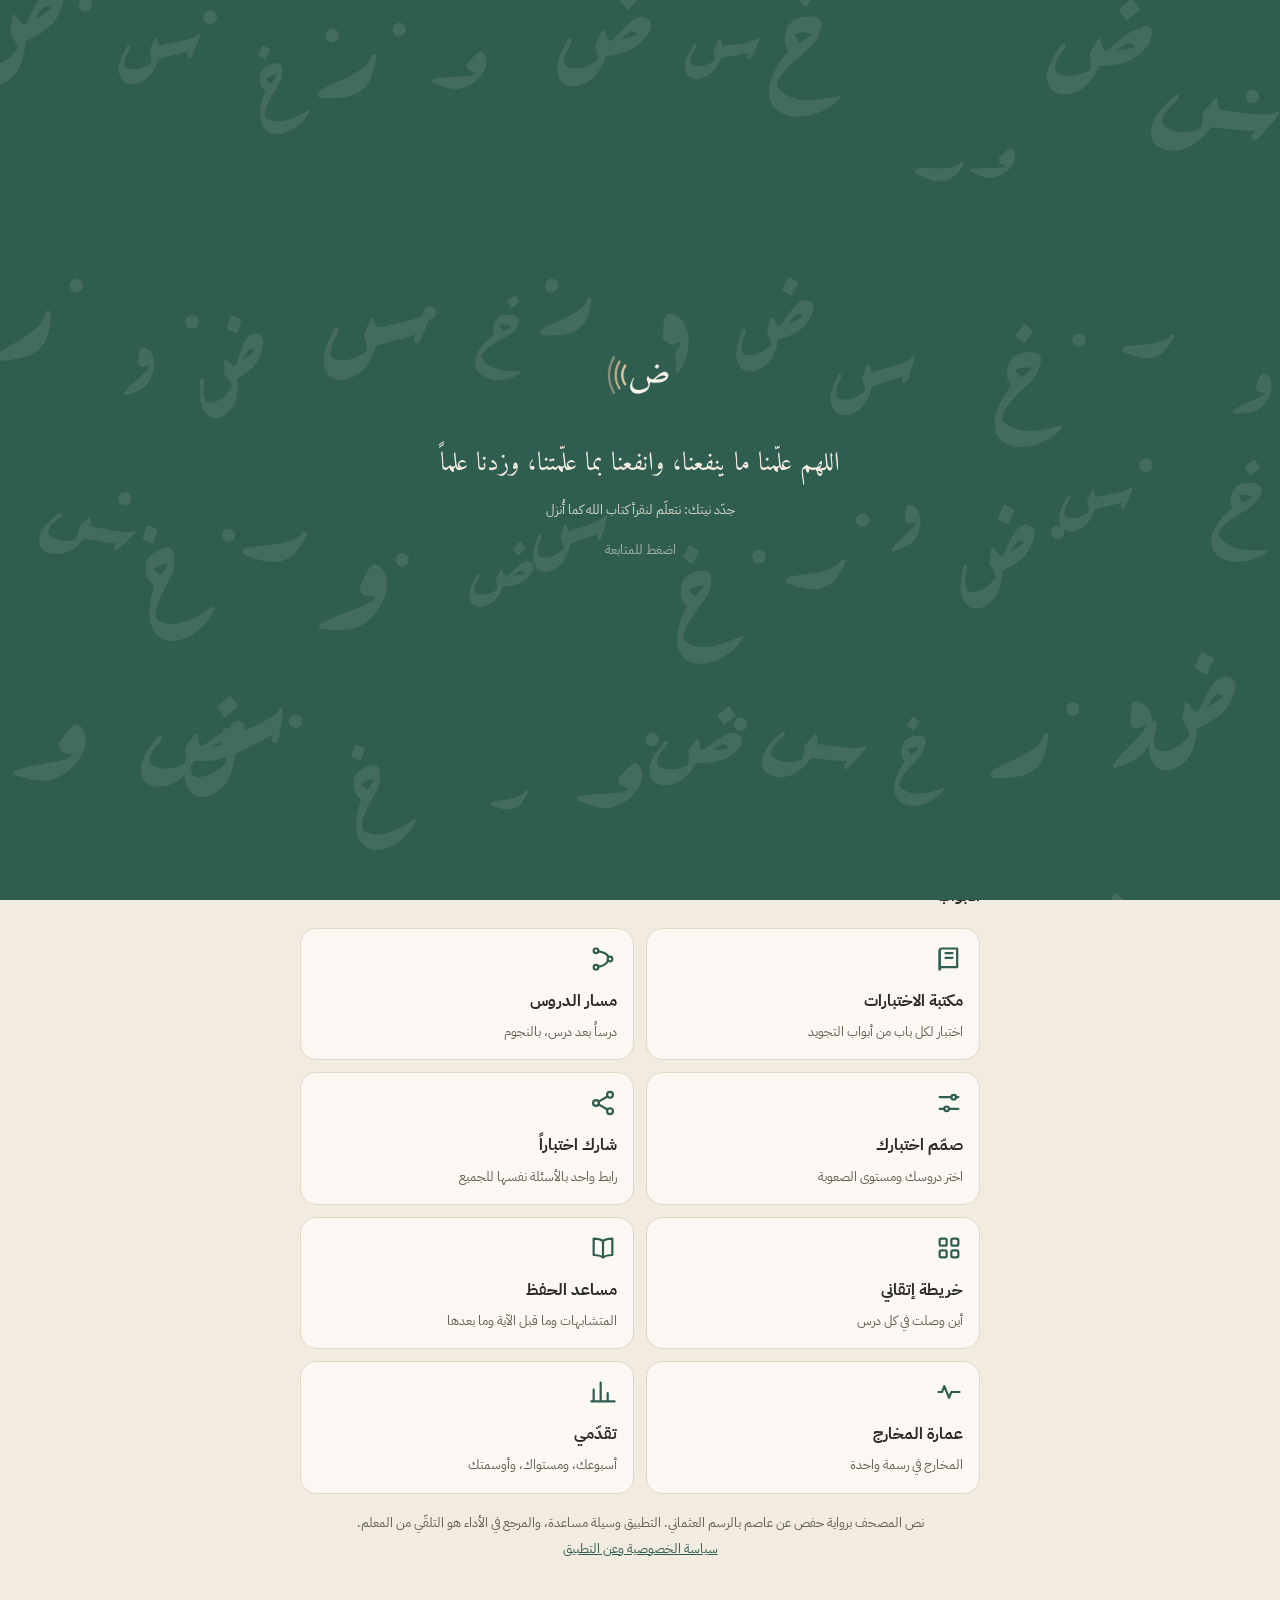
==== commit e6d809ab: "Add files via upload" ====
--- a/index.html
+++ b/index.html
@@ -1,35 +1,84 @@
 <!doctype html>
 <html lang="ar" dir="rtl"><head><meta charset="utf-8">
 <meta name="viewport" content="width=device-width,initial-scale=1,viewport-fit=cover">
-<meta name="theme-color" content="#0B4F5C">
-<meta name="description" content="تعلّم أحكام التجويد واستعد لامتحانات مستويات منهاج الدارسين باختبارات تفاعلية، مع قسم إضافي للحفظ المطلوب. يعمل بلا إنترنت.">
+<meta name="theme-color" content="#2F5D50">
+<meta name="description" content="تعلّم أحكام التجويد واستعد لامتحانات المستويات باختبارات تفاعلية، مع تحدٍّ يومي ودفتر للأخطاء وقسم إضافي للحفظ. يعمل بلا إنترنت.">
 <link rel="manifest" href="manifest.webmanifest">
 <link rel="icon" href="icons/icon-192.png">
 <link rel="apple-touch-icon" href="icons/icon-192.png">
 <link rel="stylesheet" href="fonts/fonts.css">
 <link rel="stylesheet" href="assets/rz.css">
 <script src="assets/rz.js"></script>
+<script src="assets/lessons.js"></script>
+<script src="assets/changelog.js"></script>
+<script src="assets/tour.js"></script>
 <title>رسوخ · تعلّم التجويد</title>
 <style>
-.logo{width:44px;height:44px;color:var(--primary);flex-shrink:0}
-.logo svg{width:44px;height:44px;display:block}
 .hero-top{display:flex;align-items:center;justify-content:space-between;gap:8px}
 .foot{font-size:13px;color:var(--muted);text-align:center;display:flex;flex-direction:column;gap:4px}
+.goal{display:flex;align-items:center;gap:14px}
+.goal .grow{flex-grow:1;display:flex;flex-direction:column;gap:6px;min-width:0}
+.pair{display:grid;grid-template-columns:repeat(2,minmax(0,1fr));gap:12px}
+.mini{background:var(--surface);border:1px solid var(--line);border-radius:var(--r);padding:14px;display:flex;flex-direction:column;gap:4px;text-decoration:none;color:var(--ink);min-height:96px}
+.mini .ic{width:36px;height:36px;border-radius:10px;background:var(--accent-soft);color:var(--accent-ink);display:flex;align-items:center;justify-content:center}
+.mini .ic svg{width:20px;height:20px}
+.mini.done{background:var(--good-soft);border-color:var(--good)}
+.resume{border:2px solid var(--ocean)}
+.resume .rz-ic{background:var(--ocean-soft)!important;color:var(--ocean)!important}
 </style>
 </head><body data-nav="home">
 <main class="rz-main">
-  <header class="rz-row">
-    <span class="logo" data-icon="logo"></span>
-    <div style="display:flex;flex-direction:column">
-      <h1 class="rz-title" style="line-height:1.2">رسوخ</h1>
-      <span class="rz-meta">تعلّم التجويد واستعد لامتحانات المستويات</span>
+  <header class="rz-between">
+    <div class="rz-greet">
+      <span class="logo"><img src="icons/icon-192.png" alt="شعار رسوخ"></span>
+      <div style="display:flex;flex-direction:column;min-width:0">
+        <h1 class="rz-title" style="line-height:1.35;font-size:19px" id="hello">السلام عليكم</h1>
+        <span class="rz-meta">رسوخ · تعلّم التجويد</span>
+      </div>
     </div>
+    <a class="rz-lvl" href="progress.html" id="lvl" aria-label="مستواك"></a>
   </header>
 
-  <a class="rz-hero" href="library/#/daily" id="daily">
-    <div class="hero-top"><span class="rz-meta">تحدّي اليوم</span><span class="rz-badge" id="streak" hidden><span data-icon="flame" style="display:flex;width:14px;height:14px"></span><span></span></span></div>
+  <a class="rz-hero" href="library/#/daily" id="daily" data-pattern="11">
+    <div class="hero-top"><span class="rz-meta">تحدّي اليوم</span><span class="rz-badge" id="streak" hidden style="background:#C9AE8E;color:#2E2214"><span data-icon="flame" style="display:flex;width:14px;height:14px"></span><span></span></span></div>
     <b style="font-size:22px" id="dailyT">٥ أسئلة من دروسك</b>
     <div class="hero-top"><span class="rz-meta" id="dailyS">دقيقتان تقريباً</span><span class="rz-cta" id="dailyB">ابدأ</span></div>
+  </a>
+
+  <a class="rz-list-btn resume" id="resume" hidden href="library/#/resume">
+    <span class="rz-ic" data-icon="resume"></span>
+    <span class="grow"><b>أكمل اختبارك</b><span class="rz-meta" id="resumeS"></span></span>
+    <span data-icon="chev" style="width:20px;height:20px;color:var(--muted);display:flex"></span>
+  </a>
+
+  <section class="rz-card">
+    <div class="goal">
+      <div class="rz-ring" id="ring"></div>
+      <div class="grow">
+        <b id="goalT">هدف اليوم</b>
+        <span class="rz-meta" id="goalS"></span>
+      </div>
+    </div>
+    <div style="display:flex;flex-direction:column;gap:6px">
+      <div class="rz-between"><span class="rz-meta" id="lvlT"></span><span class="rz-meta" id="lvlN"></span></div>
+      <div class="rz-bar"><i id="lvlBar"></i></div>
+    </div>
+  </section>
+
+  <section class="rz-card">
+    <div class="rz-between"><b>مهام اليوم</b><span class="rz-meta" id="taskN"></span></div>
+    <div id="tasks"></div>
+  </section>
+
+  <div class="pair">
+    <a class="mini" href="library/#/riddle" id="riddle"><span class="ic" data-icon="puzzle"></span><b>حزورة اليوم</b><span class="rz-meta" id="riddleS">سؤال واحد للجميع</span></a>
+    <a class="mini" href="library/#/speed"><span class="ic" data-icon="bolt"></span><b>جولة سريعة</b><span class="rz-meta" id="speedS">أكبر عدد في ٦٠ ثانية</span></a>
+  </div>
+
+  <a class="rz-list-btn" id="hifzR" hidden href="hifz/#review">
+    <span class="rz-ic" data-icon="hifz"></span>
+    <span class="grow"><b id="hifzT">مراجعة اليوم</b><span class="rz-meta" id="hifzS"></span></span>
+    <span data-icon="chev" style="width:20px;height:20px;color:var(--muted);display:flex"></span>
   </a>
 
   <a class="rz-list-btn" href="library/#/mistakes">
@@ -40,12 +89,14 @@
 
   <h2 class="rz-h">الأبواب</h2>
   <nav class="rz-grid" aria-label="أقسام التطبيق">
-    <a class="rz-tile" href="library/"><span data-icon="book"></span><b>مكتبة الاختبارات</b><span class="rz-meta">اختبار لكل باب من أبواب المنهاج</span></a>
+    <a class="rz-tile" href="library/"><span data-icon="book"></span><b>مكتبة الاختبارات</b><span class="rz-meta">اختبار لكل باب من أبواب التجويد</span></a>
+    <a class="rz-tile" href="library/#/path"><span data-icon="path"></span><b>مسار الدروس</b><span class="rz-meta">درساً بعد درس، بالنجوم</span></a>
     <a class="rz-tile" href="library/#/builder"><span data-icon="sliders"></span><b>صمّم اختبارك</b><span class="rz-meta">اختر دروسك ومستوى الصعوبة</span></a>
     <a class="rz-tile" href="library/#/share"><span data-icon="share"></span><b>شارك اختباراً</b><span class="rz-meta">رابط واحد بالأسئلة نفسها للجميع</span></a>
     <a class="rz-tile" href="library/#/mastery"><span data-icon="grid"></span><b>خريطة إتقاني</b><span class="rz-meta">أين وصلت في كل درس</span></a>
     <a class="rz-tile" href="hifz/"><span data-icon="hifz"></span><b>مساعد الحفظ</b><span class="rz-meta">المتشابهات وما قبل الآية وما بعدها</span></a>
     <a class="rz-tile" href="imara/"><span data-icon="wave"></span><b>عمارة المخارج</b><span class="rz-meta">المخارج في رسمة واحدة</span></a>
+    <a class="rz-tile" href="progress.html"><span data-icon="progress"></span><b>تقدّمي</b><span class="rz-meta">أسبوعك، ومستواك، وأوسمتك</span></a>
   </nav>
 
   <footer class="foot">
@@ -55,12 +106,82 @@
 </main>
 <script>
 (function(){
-  const AR = RZ.AR, s = RZ.streak(), due = RZ.mistakesDue(), all = Object.keys(RZ.mistakes()).length;
-  if(s.count){ const b = document.getElementById('streak'); b.hidden = false; b.lastElementChild.textContent = RZ.count(s.count, ['يوم واحد', 'يومان متتاليان', 'أيام متتالية', 'يوماً متتالياً']); }
-  if(s.doneToday){ document.getElementById('dailyT').textContent = 'أتممت تحدّي اليوم'; document.getElementById('dailyS').textContent = 'عُد غداً لتحافظ على سلسلتك'; document.getElementById('dailyB').textContent = 'مرة أخرى'; }
-  const m = document.getElementById('mist');
-  if(due) m.textContent = RZ.count(due, ['سؤال واحد', 'سؤالان', 'أسئلة', 'سؤالاً']) + ' حان موعد مراجعته اليوم'.replace('مراجعته', due === 1 ? 'مراجعته' : due === 2 ? 'مراجعتهما' : 'مراجعتها');
-  else if(all) m.textContent = 'لا مراجعة اليوم · في الدفتر ' + RZ.count(all, ['سؤال واحد', 'سؤالان', 'أسئلة', 'سؤالاً']);
+  const AR = RZ.AR, st = RZ.settings(), $ = id => document.getElementById(id);
+  function paint(){
+    const s = RZ.settings();
+    $('hello').textContent = s.name ? 'السلام عليكم يا ' + s.name : 'السلام عليكم';
+    const L = RZ.level();
+    $('lvl').innerHTML = `<span class="rz-medal m-${L.cls}">${AR(L.step)}</span>${L.name}`;
+    $('lvlT').textContent = 'مستواك: ' + L.name;
+    $('lvlN').textContent = L.next != null ? 'باقي ' + RZ.count(L.left, RZ.PT_FORMS) + ' على ' + L.nextName : 'أعلى مستوى، ما شاء الله';
+    if(L.left === 1 || L.left === 2) $('lvlN').textContent = 'باقي ' + RZ.count(L.left, RZ.PT_FORMS) + ' على ' + L.nextName;
+    $('lvlBar').style.width = Math.round(L.pct * 100) + '%';
+    // daily goal ring
+    const G = RZ.goal(), x = RZ.dayLog().x, f = Math.min(1, x / G.x), C = 2 * Math.PI * 24;
+    $('ring').innerHTML = `<svg viewBox="0 0 56 56" aria-hidden="true"><circle cx="28" cy="28" r="24" fill="none" stroke="var(--line)" stroke-width="6"/><circle cx="28" cy="28" r="24" fill="none" stroke="${f >= 1 ? 'var(--good)' : 'var(--primary)'}" stroke-width="6" stroke-linecap="round" stroke-dasharray="${C}" stroke-dashoffset="${C * (1 - f)}"/></svg><b>${f >= 1 ? '✓' : AR(Math.round(f * 100)) + '٪'}</b>`;
+    $('goalT').textContent = f >= 1 ? 'حقّقت هدف اليوم!' : 'هدف اليوم (' + G.t + ')';
+    $('goalS').textContent = AR(Math.min(x, 9999)) + ' من ' + AR(G.x) + ' نقطة اليوم';
+    // streak + daily challenge
+    const k = RZ.streak();
+    if(k.count){ const b = $('streak'); b.hidden = false; b.lastElementChild.textContent = RZ.count(k.count, ['يوم واحد', 'يومان متتاليان', 'أيام متتالية', 'يوماً متتالياً']); }
+    const sel = (RZ.ls.get('tajweed-library-custom-v1', {}).sel || []);
+    const last = RZ_TOUR.lastKey();
+    $('dailyS').textContent = last ? 'حتى: ' + RZ_TOUR.lessonName(last) : 'من دروس المستوى الأول';
+    const dd = RZ.ls.get('rz-daily-done', '');
+    if(dd === RZ.today()){ $('dailyT').textContent = 'أتممت تحدّي اليوم'; $('dailyS').textContent = 'عُد غداً لتحافظ على سلسلتك'; $('dailyB').textContent = 'مرة أخرى'; }
+    // resume
+    const R = RZ.ls.get('rz-resume', null);
+    if(R && R.qs && R.i < R.qs.length && Date.now() - R.at < 7 * 864e5){ $('resume').hidden = false; $('resumeS').textContent = (R.title || 'اختبار') + ' · ' + AR(R.i) + ' من ' + AR(R.qs.length); }
+    // tasks
+    const T = RZ.tasks(), box = $('tasks'); box.innerHTML = '';
+    T.forEach(t => { const r = document.createElement('div'); r.className = 'rz-task' + (t.done ? ' done' : '');
+      r.innerHTML = `<span class="box">${t.done ? RZ.icon('check') : ''}</span><span>${t.t}</span><small>${t.n > 1 ? AR(t.p) + '/' + AR(t.n) : ''}</small>`; box.append(r); });
+    $('taskN').textContent = AR(T.filter(t => t.done).length) + ' من ٣';
+    // riddle + speed
+    const rd = RZ.ls.get('rz-riddle', {});
+    if(rd.day === RZ.today()){ $('riddle').classList.add('done'); $('riddleS').textContent = rd.ok ? 'حللتها ✓' : 'غداً حزورة جديدة'; }
+    if(RZ.game.best60) $('speedS').textContent = 'رقمك القياسي: ' + AR(RZ.game.best60);
+    // hifz review
+    const hz = RZ.hifzToday();
+    if(hz.list.length){ $('hifzR').hidden = false; const left = hz.list.filter(n => !(hz.h.today.done || []).includes(n));
+      $('hifzT').textContent = left.length ? 'مراجعة اليوم: ' + hz.list.map(n => 'سورة ' + (hz.h.names[n] || n)).join(' و') : 'أتممت مراجعة اليوم ✓';
+      $('hifzS').textContent = left.length ? 'من محفوظك، بحسب آخر مراجعة وأخطائك' : 'بارك الله فيك'; }
+    // mistakes
+    const due = RZ.mistakesDue(), all = Object.keys(RZ.mistakes()).length, m = $('mist');
+    if(due) m.textContent = RZ.count(due, RZ.Q_FORMS) + (due === 1 ? ' حان موعد مراجعته اليوم' : due === 2 ? ' حان موعد مراجعتهما اليوم' : ' حان موعد مراجعتها اليوم');
+    else if(all) m.textContent = 'لا مراجعة اليوم · في الدفتر ' + RZ.count(all, RZ.Q_FORMS);
+  }
+  paint();
+  // first run tour, or "what's new" after an update
+  const ver = (window.RZ_CHANGES && RZ_CHANGES[0].v) || '';
+  if(!RZ.ls.get('rz-onboarded', 0) || location.hash === '#tour'){
+    // users who already used the app before the tour existed skip straight to "what's new"
+    const veteran = !RZ.ls.get('rz-onboarded', 0) && (RZ.ls.get('rz-streak', null) || RZ.ls.get('tajweed-library-v1', null)) && location.hash !== '#tour';
+    if(veteran){ RZ.ls.set('rz-onboarded', 1); }
+    else { history.replaceState(null, '', location.pathname); RZ_TOUR.open(paint); }
+  }
+  if(RZ.ls.get('rz-onboarded', 0) && RZ.ls.get('rz-seen-ver', '') !== ver && window.RZ_CHANGES){
+    RZ.ls.set('rz-seen-ver', ver);
+    RZ.sheet((box, close) => {
+      box.innerHTML = `<b style="font-size:22px">ما الجديد في رسوخ</b><span class="rz-meta">الإصدار ${RZ_CHANGES[0].v} · ${RZ_CHANGES[0].d.replace(/\d/g, d => '٠١٢٣٤٥٦٧٨٩'[d])}</span><ul style="margin:0;padding-inline-start:20px;display:flex;flex-direction:column;gap:6px">${RZ_CHANGES[0].items.map(t => '<li>' + t + '</li>').join('')}</ul>`;
+      const b = document.createElement('button'); b.type = 'button'; b.className = 'rz-btn pri block'; b.textContent = 'تمام'; b.addEventListener('click', close); box.append(b);
+      if(!st.name){ const t = document.createElement('a'); t.href = 'settings.html#name'; t.className = 'rz-link'; t.style.textAlign = 'center'; t.textContent = 'أضف اسمك ليظهر في التحية'; box.append(t); }
+    });
+  }
+  // closing du'a: the first "back" on the home screen shows it; a second "back" leaves the app
+  if(st.dua && history.pushState){
+    history.replaceState({ rzRoot:1 }, ''); history.pushState({ rzTrap:1 }, '');
+    addEventListener('popstate', e => {
+      if(!(e.state && e.state.rzRoot)) return;
+      let stay = false;
+      const close = RZ.sheet((box, cl) => {
+        box.innerHTML = `<b>دعاء كفارة المجلس</b><div style="font-family:var(--f-q);font-size:24px;line-height:2;text-align:center">${RZ.DUA_CLOSE}</div><span class="rz-meta" style="text-align:center">اضغط «رجوع» مرة أخرى للخروج</span>`;
+        const b = document.createElement('button'); b.type = 'button'; b.className = 'rz-btn block'; b.textContent = 'البقاء في التطبيق';
+        b.addEventListener('click', () => { stay = true; cl(); history.pushState({ rzTrap:1 }, ''); }); box.append(b);
+      });
+    });
+  }
+  addEventListener('pageshow', e => { if(e.persisted) location.reload(); });
 })();
 </script>
 </body></html>
--- a/fonts/fonts.css
+++ b/fonts/fonts.css
@@ -189,4 +189,11 @@
   font-weight: 700;
   src: url(noto-naskh-arabic-latin-700-normal.woff2) format("woff2");
   unicode-range: U+0000-00FF,U+0131,U+0152-0153,U+02BB-02BC,U+02C6,U+02DA,U+02DC,U+0304,U+0308,U+0329,U+2000-206F,U+20AC,U+2122,U+2191,U+2193,U+2212,U+2215,U+FEFF,U+FFFD;
-}+}@font-face {
+  font-family: 'Aref Ruqaa';
+  font-style: normal;
+  font-display: swap;
+  font-weight: 700;
+  src: url(aref-ruqaa-arabic-700-normal.woff2) format("woff2");
+  unicode-range: U+0600-06FF,U+0750-077F,U+FB50-FDFF,U+FE70-FEFC;
+}
--- a/assets/rz.css
+++ b/assets/rz.css
@@ -1,28 +1,31 @@
-/* Rosookh shared design: one primary colour, one accent, two text sizes (16 / 22) plus a small meta size (13). */
+/* Rosookh shared design. Palette from the logo: logo green (primary), sage, sand (accent), ocean (progress), plum (wrong), ivory (background). */
 :root{
-  --bg:#F6F5F1; --surface:#FFFFFF; --ink:#1A2326; --muted:#5A6568; --line:#E4E2DB; --line-strong:#C9C6BD;
-  --primary:#0B4F5C; --primary-ink:#FFFFFF; --primary-soft:#E3EEF0; --primary-dark:#083A44;
-  --accent:#B8862B; --accent-soft:#FBF1DC; --accent-ink:#6E4C10;
-  --good:#1E7A46; --good-ink:#17633A; --good-soft:#E8F4EC;
-  --bad:#B4442C; --bad-ink:#9A3A25; --bad-soft:#FBECE8;
-  --warn-soft:#FBF1DC;
-  --f-ui:"IBM Plex Sans Arabic",system-ui,sans-serif; --f-q:"Amiri Quran","Amiri",serif;
+  --bg:#F2EBE0; --surface:#FBF8F3; --ink:#2B2A24; --muted:#625E52; --line:#E2D8C8; --line-strong:#CDBFA9;
+  --primary:#2F5D50; --primary-ink:#F4EDE0; --primary-soft:#E1E8E2; --primary-dark:#244A40;
+  --accent:#C9AE8E; --accent-soft:#F1E6D6; --accent-ink:#5A4428; --on-accent:#2E2214;
+  --sage:#8A9A78; --sage-soft:#E6EADC; --ocean:#4E6E73; --ocean-soft:#E0E9EA;
+  --good:#3F6B4A; --good-ink:#345A3D; --good-soft:#E3ECDF;
+  --bad:#6B3439; --bad-ink:#6B3439; --bad-soft:#F2E3E2;
+  --warn-soft:#F1E6D6; --cream:#F4EDE0;
+  --f-ui:"IBM Plex Sans Arabic",system-ui,sans-serif; --f-q:"Amiri Quran","Amiri",serif; --f-deco:"Aref Ruqaa","Amiri",serif;
   --r:16px; --r-sm:12px; --nav-h:64px;
   --zoom:1;
   color-scheme:light;
 }
 :root[data-fs="s"]{--zoom:.92} :root[data-fs="l"]{--zoom:1.15}
-@media (prefers-color-scheme:dark){:root:not([data-theme="light"]){
-  --bg:#101618; --surface:#182124; --ink:#E7ECEB; --muted:#A3AEB0; --line:#2A3538; --line-strong:#3B4A4E;
-  --primary:#7CC4D0; --primary-ink:#0B2A30; --primary-soft:#173A41; --primary-dark:#A6DDE6;
-  --accent:#E2B868; --accent-soft:#3A3020; --accent-ink:#F1D7A2;
-  --good:#6FCF97; --good-ink:#8EE0B0; --good-soft:#163527; --bad:#F08A75; --bad-ink:#F6A898; --bad-soft:#3E201A; --warn-soft:#3A3020;
+@media (prefers-color-scheme:dark){:root[data-theme="auto"]{
+  --bg:#161B19; --surface:#1F2623; --ink:#ECE6DA; --muted:#AAA597; --line:#313934; --line-strong:#434D47;
+  --primary:#8FBFAE; --primary-ink:#11231D; --primary-soft:#22352E; --primary-dark:#B5D9CB;
+  --accent:#D9BE98; --accent-soft:#3A3226; --accent-ink:#E9D3B2; --on-accent:#2E2214;
+  --sage:#A7B694; --sage-soft:#263022; --ocean:#8DB3B8; --ocean-soft:#1F3134;
+  --good:#8CC79A; --good-ink:#A6D9B2; --good-soft:#1F3325; --bad:#E3A0A5; --bad-ink:#EDB9BD; --bad-soft:#3B2427; --warn-soft:#3A3226; --cream:#ECE6DA;
   color-scheme:dark}}
 :root[data-theme="dark"]{
-  --bg:#101618; --surface:#182124; --ink:#E7ECEB; --muted:#A3AEB0; --line:#2A3538; --line-strong:#3B4A4E;
-  --primary:#7CC4D0; --primary-ink:#0B2A30; --primary-soft:#173A41; --primary-dark:#A6DDE6;
-  --accent:#E2B868; --accent-soft:#3A3020; --accent-ink:#F1D7A2;
-  --good:#6FCF97; --good-ink:#8EE0B0; --good-soft:#163527; --bad:#F08A75; --bad-ink:#F6A898; --bad-soft:#3E201A; --warn-soft:#3A3020;
+  --bg:#161B19; --surface:#1F2623; --ink:#ECE6DA; --muted:#AAA597; --line:#313934; --line-strong:#434D47;
+  --primary:#8FBFAE; --primary-ink:#11231D; --primary-soft:#22352E; --primary-dark:#B5D9CB;
+  --accent:#D9BE98; --accent-soft:#3A3226; --accent-ink:#E9D3B2; --on-accent:#2E2214;
+  --sage:#A7B694; --sage-soft:#263022; --ocean:#8DB3B8; --ocean-soft:#1F3134;
+  --good:#8CC79A; --good-ink:#A6D9B2; --good-soft:#1F3325; --bad:#E3A0A5; --bad-ink:#EDB9BD; --bad-soft:#3B2427; --warn-soft:#3A3226; --cream:#ECE6DA;
   color-scheme:dark}
 
 *{box-sizing:border-box}
@@ -48,14 +51,15 @@
 
 /* cards, tiles */
 .rz-card{background:var(--surface);border:1px solid var(--line);border-radius:var(--r);padding:16px;display:flex;flex-direction:column;gap:12px}
-.rz-hero{background:var(--primary);color:var(--primary-ink);border-radius:20px;padding:20px;display:flex;flex-direction:column;gap:12px;text-decoration:none;border:none;text-align:start;width:100%}
+.rz-hero{position:relative;overflow:hidden;background:#2F5D50;color:#F4EDE0;border-radius:20px;padding:20px;display:flex;flex-direction:column;gap:12px;text-decoration:none;border:none;text-align:start;width:100%}
 .rz-hero .rz-meta{color:inherit;opacity:.85}
-.rz-hero .rz-cta{align-self:flex-start;background:var(--surface);color:var(--primary);border-radius:12px;padding:8px 22px;font-weight:700}
+.rz-hero>*{position:relative}
+.rz-hero .rz-cta{align-self:flex-start;background:#C9AE8E;color:#2E2214;border-radius:12px;padding:8px 22px;font-weight:700}
 .rz-row{display:flex;align-items:center;gap:12px}
 .rz-wrap{display:flex;flex-wrap:wrap;gap:8px}
 .rz-between{display:flex;align-items:center;justify-content:space-between;gap:12px}
 .rz-list-btn{display:flex;align-items:center;gap:14px;background:var(--surface);border:1px solid var(--line);border-radius:var(--r);padding:14px 16px;text-decoration:none;color:var(--ink);text-align:start;width:100%;min-height:64px}
-.rz-list-btn .rz-ic{width:44px;height:44px;border-radius:12px;background:var(--primary-soft);color:var(--primary);display:flex;align-items:center;justify-content:center;flex-shrink:0}
+.rz-list-btn .rz-ic{width:44px;height:44px;border-radius:12px;background:var(--sage-soft);color:var(--primary);display:flex;align-items:center;justify-content:center;flex-shrink:0}
 .rz-list-btn .rz-ic.bad{background:var(--bad-soft);color:var(--bad)}
 .rz-list-btn .rz-ic.acc{background:var(--accent-soft);color:var(--accent-ink)}
 .rz-list-btn b{display:block;font-size:16px}
@@ -93,7 +97,7 @@
 /* question screen */
 .rz-qtop{display:flex;align-items:center;gap:10px}
 .rz-prog{flex-grow:1;height:8px;border-radius:999px;background:var(--line);overflow:hidden}
-.rz-prog i{display:block;height:100%;background:var(--primary);border-radius:999px}
+.rz-prog i{display:block;height:100%;background:var(--ocean);border-radius:999px}
 @media (prefers-reduced-motion:no-preference){.rz-prog i{transition:width .3s}}
 .rz-action{position:fixed;inset-inline:0;bottom:0;z-index:40;background:var(--bg);border-top:1px solid var(--line)}
 .rz-action>div{zoom:var(--zoom);max-width:720px;margin:0 auto;padding:14px max(20px,env(safe-area-inset-right,0px)) calc(16px + env(safe-area-inset-bottom,0px)) max(20px,env(safe-area-inset-left,0px));display:flex;flex-direction:column;gap:10px}
@@ -106,3 +110,82 @@
 
 .rz-empty{text-align:center;color:var(--muted);padding:24px 8px}
 .rz-sr{position:absolute;width:1px;height:1px;overflow:hidden;clip:rect(0 0 0 0);white-space:nowrap}
+
+/* decorative letter pattern (hero, splash, tour) */
+.rz-pat{position:absolute;inset:0;pointer-events:none;overflow:hidden;color:#F4EDE0;opacity:.10}
+.rz-pat svg{display:block;width:100%;height:100%}
+.rz-pat text{font-family:var(--f-deco);font-weight:700}
+
+/* greeting + level */
+.rz-greet{display:flex;align-items:center;gap:12px}
+.rz-greet .logo{width:48px;height:48px;border-radius:14px;flex-shrink:0;overflow:hidden}
+.rz-greet .logo img{width:48px;height:48px;display:block}
+.rz-lvl{display:inline-flex;align-items:center;gap:8px;border-radius:999px;padding:3px 12px 3px 4px;font-size:13px;font-weight:700;background:var(--surface);border:1px solid var(--line);color:var(--ink);text-decoration:none;white-space:nowrap}
+.rz-medal{width:24px;height:24px;border-radius:50%;display:inline-flex;align-items:center;justify-content:center;font-size:12px;font-weight:700;color:#2B2A24;box-shadow:inset 0 0 0 2px rgba(255,255,255,.35)}
+.m-wood{background:linear-gradient(135deg,#B08A62,#7E5B3A)} .m-bronze{background:linear-gradient(135deg,#D9A273,#A1663A)}
+.m-silver{background:linear-gradient(135deg,#E6E6E1,#A9ABA6)} .m-gold{background:linear-gradient(135deg,#F0D58C,#C79A3A)} .m-diamond{background:linear-gradient(135deg,#D7EEF0,#8DBFC6)}
+.rz-bar{height:8px;border-radius:999px;background:var(--line);overflow:hidden}
+.rz-bar i{display:block;height:100%;background:var(--ocean);border-radius:999px}
+
+/* goal ring */
+.rz-ring{position:relative;width:56px;height:56px;flex-shrink:0}
+.rz-ring svg{width:56px;height:56px;transform:rotate(-90deg)}
+.rz-ring b{position:absolute;inset:0;display:flex;align-items:center;justify-content:center;font-size:13px}
+
+/* tasks */
+.rz-task{display:flex;align-items:center;gap:10px;min-height:40px}
+.rz-task .box{width:24px;height:24px;border-radius:8px;border:2px solid var(--line-strong);display:flex;align-items:center;justify-content:center;flex-shrink:0;color:var(--primary-ink)}
+.rz-task.done .box{background:var(--good);border-color:var(--good)}
+.rz-task.done .box svg{width:16px;height:16px}
+.rz-task.done span{color:var(--muted);text-decoration:line-through}
+.rz-task small{margin-inline-start:auto;color:var(--muted);font-size:13px;white-space:nowrap}
+
+/* overlays */
+.rz-overlay{position:fixed;inset:0;z-index:100;background:rgba(30,28,22,.45);display:flex;align-items:flex-end;justify-content:center}
+.rz-sheet{zoom:var(--zoom);background:var(--surface);color:var(--ink);width:100%;max-width:560px;border-radius:24px 24px 0 0;padding:22px 20px calc(20px + env(safe-area-inset-bottom,0px));display:flex;flex-direction:column;gap:14px;max-height:92vh;overflow:auto}
+@media (min-width:640px){.rz-overlay{align-items:center}.rz-sheet{border-radius:24px}}
+.rz-splash{position:fixed;inset:0;z-index:120;background:#2F5D50;color:#F4EDE0;display:flex;flex-direction:column;align-items:center;justify-content:center;gap:18px;padding:32px;text-align:center}
+.rz-splash .dua{position:relative;font-family:var(--f-q);font-size:26px;line-height:2;max-width:520px}
+.rz-splash .sub{position:relative;font-size:13px;opacity:.85}
+.rz-splash img{position:relative;width:72px;height:72px;border-radius:20px}
+.rz-toast{position:fixed;inset-inline:16px;bottom:calc(var(--nav-h) + 24px + env(safe-area-inset-bottom,0px));z-index:110;margin:0 auto;max-width:520px;background:#2F5D50;color:#F4EDE0;border-radius:16px;padding:12px 16px;font-weight:600;box-shadow:0 8px 24px rgba(0,0,0,.18);display:flex;gap:10px;align-items:center}
+body.rz-quiz .rz-toast{bottom:calc(var(--act-h,120px) + 16px)}
+.rz-input{width:100%;min-height:52px;border:1px solid var(--line-strong);background:var(--bg);border-radius:12px;padding:0 14px}
+
+/* tour */
+.rz-tour{position:fixed;inset:0;z-index:115;background:var(--bg);display:flex;flex-direction:column}
+.rz-tour .hd{position:relative;background:#2F5D50;color:#F4EDE0;padding:calc(28px + env(safe-area-inset-top,0px)) 24px 28px;border-radius:0 0 28px 28px;overflow:hidden;display:flex;flex-direction:column;gap:8px}
+.rz-tour .hd>*{position:relative}
+.rz-tour .bd{zoom:var(--zoom);flex-grow:1;overflow:auto;padding:22px 20px;display:flex;flex-direction:column;gap:14px;max-width:560px;width:100%;margin:0 auto}
+.rz-tour .ft{zoom:var(--zoom);padding:14px 20px calc(18px + env(safe-area-inset-bottom,0px));display:flex;gap:10px;max-width:560px;width:100%;margin:0 auto}
+.rz-tour .ft .rz-btn{flex-grow:1}
+.rz-dots{display:flex;gap:6px}
+.rz-dots i{width:8px;height:8px;border-radius:50%;background:rgba(244,237,224,.35)}
+.rz-dots i.on{background:#C9AE8E;width:22px;border-radius:999px}
+.rz-opt{display:flex;flex-direction:column;gap:2px;text-align:start;background:var(--surface);border:1px solid var(--line);border-radius:14px;padding:12px 16px;min-height:56px}
+.rz-opt[aria-pressed="true"]{border:2px solid var(--primary);background:var(--primary-soft)}
+.rz-opt small{color:var(--muted);font-size:13px}
+
+/* progress page */
+.rz-chart{display:grid;grid-template-columns:repeat(7,minmax(0,1fr));gap:8px;align-items:end;height:150px}
+.rz-chart .col{display:flex;flex-direction:column;align-items:center;gap:4px;height:100%;justify-content:flex-end}
+.rz-chart .bar{width:100%;max-width:34px;border-radius:8px 8px 4px 4px;background:var(--sage);min-height:4px}
+.rz-chart .bar.today{background:var(--primary)}
+.rz-chart .bar.zero{background:var(--line)}
+.rz-chart small{font-size:12px;color:var(--muted)}
+.rz-chart .v{font-size:12px;font-weight:700;color:var(--ink)}
+.rz-cal{display:grid;grid-template-columns:repeat(7,minmax(0,1fr));gap:6px}
+.rz-cal span{aspect-ratio:1;border-radius:8px;background:var(--line);display:flex;align-items:center;justify-content:center;font-size:12px;color:var(--muted)}
+.rz-cal span.h{background:none}
+.rz-cal span.l1{background:var(--sage-soft);color:var(--ink)} .rz-cal span.l2{background:var(--sage);color:#1F2418} .rz-cal span.l3{background:var(--primary);color:var(--primary-ink)}
+.rz-cal span.today{outline:2px solid var(--accent)}
+.rz-cal span.vac{background:var(--accent-soft);color:var(--accent-ink)}
+.rz-stats{display:grid;grid-template-columns:repeat(3,minmax(0,1fr));gap:10px}
+.rz-stat{background:var(--bg);border-radius:12px;padding:10px;display:flex;flex-direction:column;align-items:center;text-align:center}
+.rz-stat b{font-size:22px;line-height:1.3}
+.rz-stat small{font-size:12px;color:var(--muted)}
+.rz-badges{display:grid;grid-template-columns:repeat(3,minmax(0,1fr));gap:10px}
+.rz-bdg{display:flex;flex-direction:column;align-items:center;gap:4px;text-align:center;padding:10px 6px;border-radius:14px;background:var(--bg);font-size:12px;color:var(--muted);line-height:1.5}
+.rz-bdg .e{width:44px;height:44px;border-radius:50%;display:flex;align-items:center;justify-content:center;font-size:22px;background:var(--line);filter:grayscale(1);opacity:.55}
+.rz-bdg.on{color:var(--ink)} .rz-bdg.on .e{background:var(--accent-soft);filter:none;opacity:1}
+.rz-bdg b{font-size:13px}
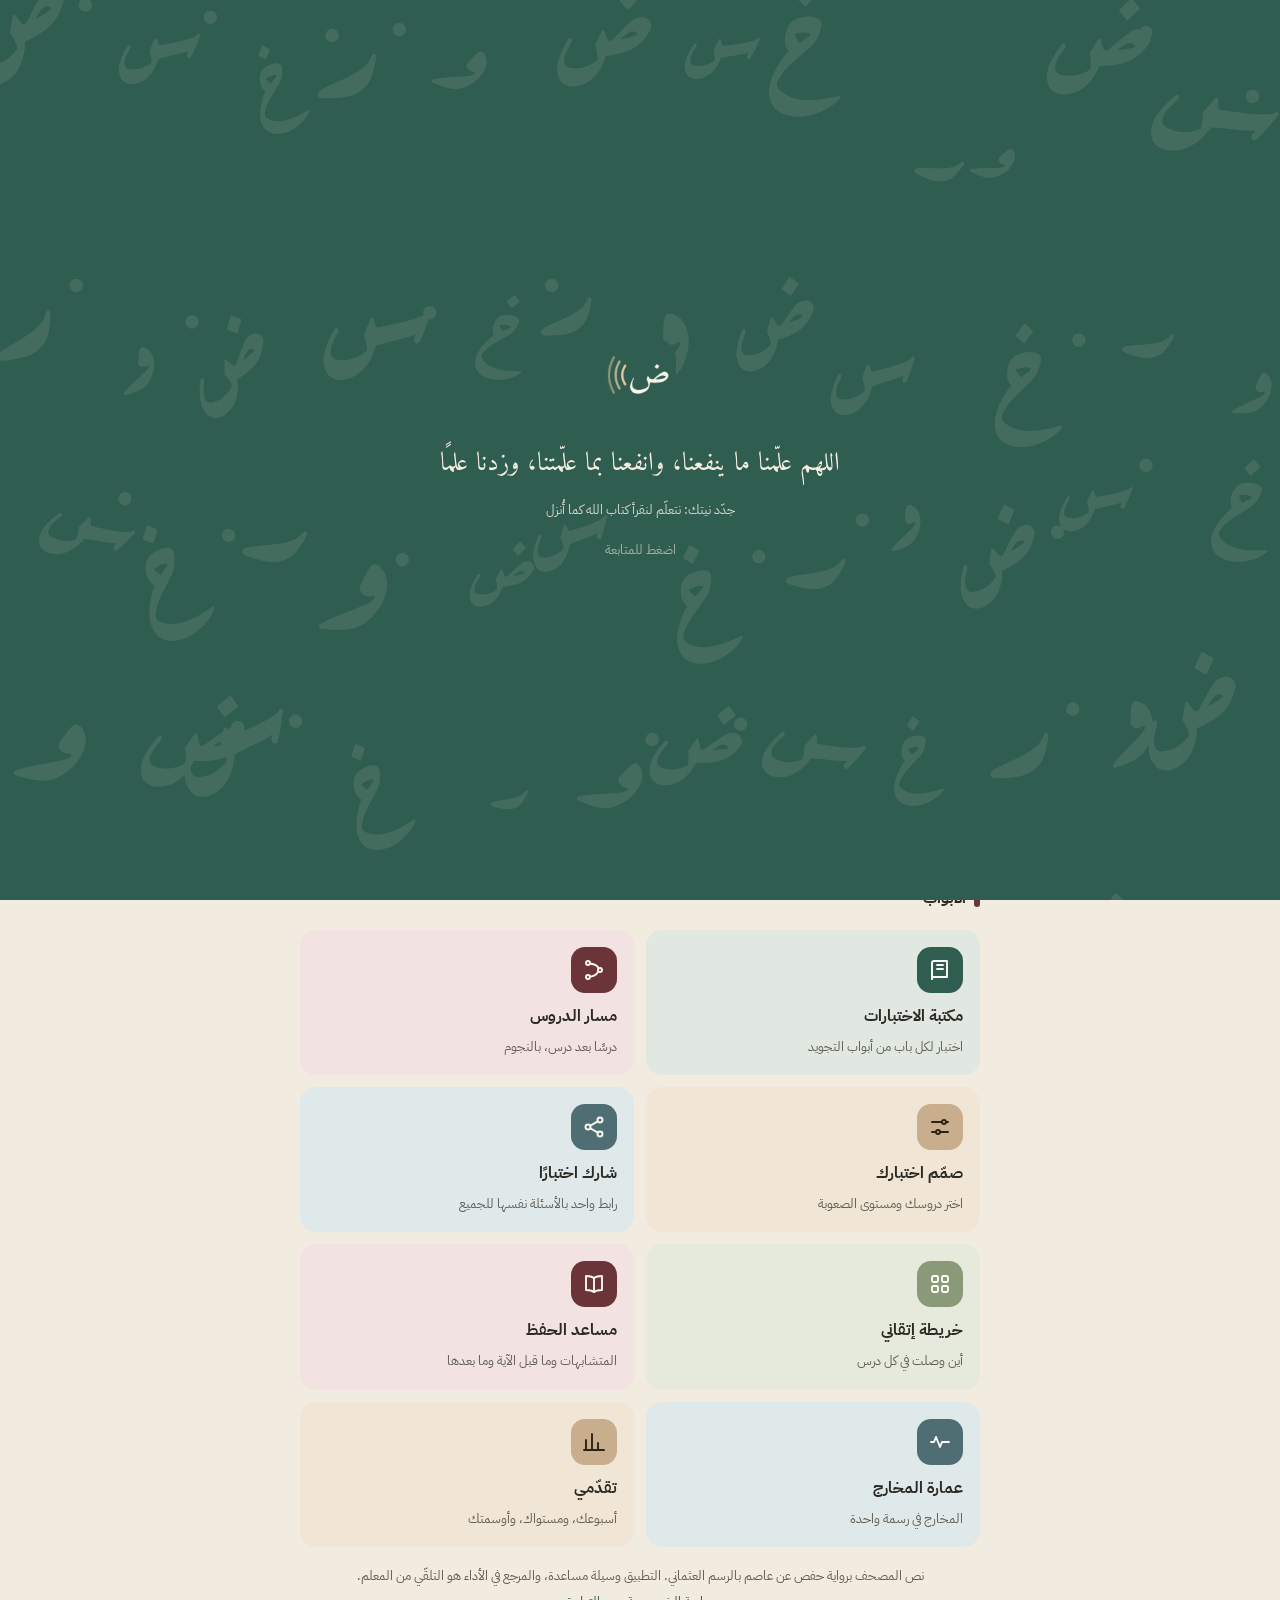
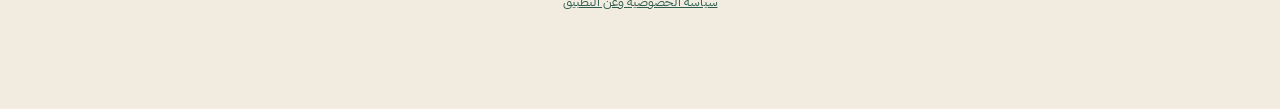
==== commit ac947d12: "Add files via upload" ====
--- a/index.html
+++ b/index.html
@@ -20,9 +20,11 @@
 .goal .grow{flex-grow:1;display:flex;flex-direction:column;gap:6px;min-width:0}
 .pair{display:grid;grid-template-columns:repeat(2,minmax(0,1fr));gap:12px}
 .mini{background:var(--surface);border:1px solid var(--line);border-radius:var(--r);padding:14px;display:flex;flex-direction:column;gap:4px;text-decoration:none;color:var(--ink);min-height:96px}
-.mini .ic{width:36px;height:36px;border-radius:10px;background:var(--accent-soft);color:var(--accent-ink);display:flex;align-items:center;justify-content:center}
+.mini .ic{width:38px;height:38px;border-radius:11px;background:var(--accent);color:var(--on-accent);display:flex;align-items:center;justify-content:center}
+#riddle{background:var(--wine-soft);border-color:transparent}#riddle .ic{background:var(--wine);color:var(--wine-ink)}
+.mini.speed{background:var(--ocean-soft);border-color:transparent}.mini.speed .ic{background:var(--ocean);color:var(--surface)}
 .mini .ic svg{width:20px;height:20px}
-.mini.done{background:var(--good-soft);border-color:var(--good)}
+.mini.done,#riddle.done{background:var(--good-soft);border-color:var(--good)}
 .resume{border:2px solid var(--ocean)}
 .resume .rz-ic{background:var(--ocean-soft)!important;color:var(--ocean)!important}
 </style>
@@ -42,7 +44,7 @@
   <a class="rz-hero" href="library/#/daily" id="daily" data-pattern="11">
     <div class="hero-top"><span class="rz-meta">تحدّي اليوم</span><span class="rz-badge" id="streak" hidden style="background:#C9AE8E;color:#2E2214"><span data-icon="flame" style="display:flex;width:14px;height:14px"></span><span></span></span></div>
     <b style="font-size:22px" id="dailyT">٥ أسئلة من دروسك</b>
-    <div class="hero-top"><span class="rz-meta" id="dailyS">دقيقتان تقريباً</span><span class="rz-cta" id="dailyB">ابدأ</span></div>
+    <div class="hero-top"><span class="rz-meta" id="dailyS">دقيقتان تقريبًا</span><span class="rz-cta" id="dailyB">ابدأ</span></div>
   </a>
 
   <a class="rz-list-btn resume" id="resume" hidden href="library/#/resume">
@@ -72,11 +74,11 @@
 
   <div class="pair">
     <a class="mini" href="library/#/riddle" id="riddle"><span class="ic" data-icon="puzzle"></span><b>حزورة اليوم</b><span class="rz-meta" id="riddleS">سؤال واحد للجميع</span></a>
-    <a class="mini" href="library/#/speed"><span class="ic" data-icon="bolt"></span><b>جولة سريعة</b><span class="rz-meta" id="speedS">أكبر عدد في ٦٠ ثانية</span></a>
+    <a class="mini speed" href="library/#/speed"><span class="ic" data-icon="bolt"></span><b>جولة سريعة</b><span class="rz-meta" id="speedS">أكبر عدد في ٦٠ ثانية</span></a>
   </div>
 
   <a class="rz-list-btn" id="hifzR" hidden href="hifz/#review">
-    <span class="rz-ic" data-icon="hifz"></span>
+    <span class="rz-ic sage" data-icon="hifz"></span>
     <span class="grow"><b id="hifzT">مراجعة اليوم</b><span class="rz-meta" id="hifzS"></span></span>
     <span data-icon="chev" style="width:20px;height:20px;color:var(--muted);display:flex"></span>
   </a>
@@ -89,14 +91,14 @@
 
   <h2 class="rz-h">الأبواب</h2>
   <nav class="rz-grid" aria-label="أقسام التطبيق">
-    <a class="rz-tile" href="library/"><span data-icon="book"></span><b>مكتبة الاختبارات</b><span class="rz-meta">اختبار لكل باب من أبواب التجويد</span></a>
-    <a class="rz-tile" href="library/#/path"><span data-icon="path"></span><b>مسار الدروس</b><span class="rz-meta">درساً بعد درس، بالنجوم</span></a>
-    <a class="rz-tile" href="library/#/builder"><span data-icon="sliders"></span><b>صمّم اختبارك</b><span class="rz-meta">اختر دروسك ومستوى الصعوبة</span></a>
-    <a class="rz-tile" href="library/#/share"><span data-icon="share"></span><b>شارك اختباراً</b><span class="rz-meta">رابط واحد بالأسئلة نفسها للجميع</span></a>
-    <a class="rz-tile" href="library/#/mastery"><span data-icon="grid"></span><b>خريطة إتقاني</b><span class="rz-meta">أين وصلت في كل درس</span></a>
-    <a class="rz-tile" href="hifz/"><span data-icon="hifz"></span><b>مساعد الحفظ</b><span class="rz-meta">المتشابهات وما قبل الآية وما بعدها</span></a>
-    <a class="rz-tile" href="imara/"><span data-icon="wave"></span><b>عمارة المخارج</b><span class="rz-meta">المخارج في رسمة واحدة</span></a>
-    <a class="rz-tile" href="progress.html"><span data-icon="progress"></span><b>تقدّمي</b><span class="rz-meta">أسبوعك، ومستواك، وأوسمتك</span></a>
+    <a class="rz-tile c-green" href="library/"><span data-icon="book"></span><b>مكتبة الاختبارات</b><span class="rz-meta">اختبار لكل باب من أبواب التجويد</span></a>
+    <a class="rz-tile c-wine" href="library/#/path"><span data-icon="path"></span><b>مسار الدروس</b><span class="rz-meta">درسًا بعد درس، بالنجوم</span></a>
+    <a class="rz-tile c-sand" href="library/#/builder"><span data-icon="sliders"></span><b>صمّم اختبارك</b><span class="rz-meta">اختر دروسك ومستوى الصعوبة</span></a>
+    <a class="rz-tile c-ocean" href="library/#/share"><span data-icon="share"></span><b>شارك اختبارًا</b><span class="rz-meta">رابط واحد بالأسئلة نفسها للجميع</span></a>
+    <a class="rz-tile c-sage" href="library/#/mastery"><span data-icon="grid"></span><b>خريطة إتقاني</b><span class="rz-meta">أين وصلت في كل درس</span></a>
+    <a class="rz-tile c-wine" href="hifz/"><span data-icon="hifz"></span><b>مساعد الحفظ</b><span class="rz-meta">المتشابهات وما قبل الآية وما بعدها</span></a>
+    <a class="rz-tile c-ocean" href="imara/"><span data-icon="wave"></span><b>عمارة المخارج</b><span class="rz-meta">المخارج في رسمة واحدة</span></a>
+    <a class="rz-tile c-sand" href="progress.html"><span data-icon="progress"></span><b>تقدّمي</b><span class="rz-meta">أسبوعك، ومستواك، وأوسمتك</span></a>
   </nav>
 
   <footer class="foot">
@@ -123,12 +125,12 @@
     $('goalS').textContent = AR(Math.min(x, 9999)) + ' من ' + AR(G.x) + ' نقطة اليوم';
     // streak + daily challenge
     const k = RZ.streak();
-    if(k.count){ const b = $('streak'); b.hidden = false; b.lastElementChild.textContent = RZ.count(k.count, ['يوم واحد', 'يومان متتاليان', 'أيام متتالية', 'يوماً متتالياً']); }
+    if(k.count){ const b = $('streak'); b.hidden = false; b.lastElementChild.textContent = RZ.count(k.count, ['يوم واحد', 'يومان متتاليان', 'أيام متتالية', 'يومًا متتاليًا']); }
     const sel = (RZ.ls.get('tajweed-library-custom-v1', {}).sel || []);
     const last = RZ_TOUR.lastKey();
     $('dailyS').textContent = last ? 'حتى: ' + RZ_TOUR.lessonName(last) : 'من دروس المستوى الأول';
     const dd = RZ.ls.get('rz-daily-done', '');
-    if(dd === RZ.today()){ $('dailyT').textContent = 'أتممت تحدّي اليوم'; $('dailyS').textContent = 'عُد غداً لتحافظ على سلسلتك'; $('dailyB').textContent = 'مرة أخرى'; }
+    if(dd === RZ.today()){ $('dailyT').textContent = 'أتممت تحدّي اليوم'; $('dailyS').textContent = 'عُد غدًا لتحافظ على سلسلتك'; $('dailyB').textContent = 'مرة أخرى'; }
     // resume
     const R = RZ.ls.get('rz-resume', null);
     if(R && R.qs && R.i < R.qs.length && Date.now() - R.at < 7 * 864e5){ $('resume').hidden = false; $('resumeS').textContent = (R.title || 'اختبار') + ' · ' + AR(R.i) + ' من ' + AR(R.qs.length); }
@@ -139,7 +141,7 @@
     $('taskN').textContent = AR(T.filter(t => t.done).length) + ' من ٣';
     // riddle + speed
     const rd = RZ.ls.get('rz-riddle', {});
-    if(rd.day === RZ.today()){ $('riddle').classList.add('done'); $('riddleS').textContent = rd.ok ? 'حللتها ✓' : 'غداً حزورة جديدة'; }
+    if(rd.day === RZ.today()){ $('riddle').classList.add('done'); $('riddleS').textContent = rd.ok ? 'حللتها ✓' : 'غدًا حزورة جديدة'; }
     if(RZ.game.best60) $('speedS').textContent = 'رقمك القياسي: ' + AR(RZ.game.best60);
     // hifz review
     const hz = RZ.hifzToday();
--- a/assets/rz.css
+++ b/assets/rz.css
@@ -6,6 +6,7 @@
   --sage:#8A9A78; --sage-soft:#E6EADC; --ocean:#4E6E73; --ocean-soft:#E0E9EA;
   --good:#3F6B4A; --good-ink:#345A3D; --good-soft:#E3ECDF;
   --bad:#6B3439; --bad-ink:#6B3439; --bad-soft:#F2E3E2;
+  --wine:#6B3439; --wine-ink:#F7ECEB; --wine-soft:#F2E3E2;
   --warn-soft:#F1E6D6; --cream:#F4EDE0;
   --f-ui:"IBM Plex Sans Arabic",system-ui,sans-serif; --f-q:"Amiri Quran","Amiri",serif; --f-deco:"Aref Ruqaa","Amiri",serif;
   --r:16px; --r-sm:12px; --nav-h:64px;
@@ -18,14 +19,14 @@
   --primary:#8FBFAE; --primary-ink:#11231D; --primary-soft:#22352E; --primary-dark:#B5D9CB;
   --accent:#D9BE98; --accent-soft:#3A3226; --accent-ink:#E9D3B2; --on-accent:#2E2214;
   --sage:#A7B694; --sage-soft:#263022; --ocean:#8DB3B8; --ocean-soft:#1F3134;
-  --good:#8CC79A; --good-ink:#A6D9B2; --good-soft:#1F3325; --bad:#E3A0A5; --bad-ink:#EDB9BD; --bad-soft:#3B2427; --warn-soft:#3A3226; --cream:#ECE6DA;
+  --good:#8CC79A; --good-ink:#A6D9B2; --good-soft:#1F3325; --bad:#E3A0A5; --bad-ink:#EDB9BD; --bad-soft:#3B2427; --wine:#E3A0A5; --wine-ink:#2A1517; --wine-soft:#3B2427; --warn-soft:#3A3226; --cream:#ECE6DA;
   color-scheme:dark}}
 :root[data-theme="dark"]{
   --bg:#161B19; --surface:#1F2623; --ink:#ECE6DA; --muted:#AAA597; --line:#313934; --line-strong:#434D47;
   --primary:#8FBFAE; --primary-ink:#11231D; --primary-soft:#22352E; --primary-dark:#B5D9CB;
   --accent:#D9BE98; --accent-soft:#3A3226; --accent-ink:#E9D3B2; --on-accent:#2E2214;
   --sage:#A7B694; --sage-soft:#263022; --ocean:#8DB3B8; --ocean-soft:#1F3134;
-  --good:#8CC79A; --good-ink:#A6D9B2; --good-soft:#1F3325; --bad:#E3A0A5; --bad-ink:#EDB9BD; --bad-soft:#3B2427; --warn-soft:#3A3226; --cream:#ECE6DA;
+  --good:#8CC79A; --good-ink:#A6D9B2; --good-soft:#1F3325; --bad:#E3A0A5; --bad-ink:#EDB9BD; --bad-soft:#3B2427; --wine:#E3A0A5; --wine-ink:#2A1517; --wine-soft:#3B2427; --warn-soft:#3A3226; --cream:#ECE6DA;
   color-scheme:dark}
 
 *{box-sizing:border-box}
@@ -65,8 +66,17 @@
 .rz-list-btn b{display:block;font-size:16px}
 .rz-list-btn .grow{flex-grow:1;display:flex;flex-direction:column}
 .rz-grid{display:grid;grid-template-columns:repeat(2,minmax(0,1fr));gap:12px}
-.rz-tile{background:var(--surface);border:1px solid var(--line);border-radius:var(--r);padding:16px;display:flex;flex-direction:column;gap:6px;min-height:118px;text-decoration:none;color:var(--ink);text-align:start}
-.rz-tile svg{width:28px;height:28px;color:var(--primary)}
+.rz-tile{--t:var(--primary);--t-soft:var(--primary-soft);--t-ink:var(--surface);background:var(--t-soft);border:1px solid transparent;border-radius:var(--r);padding:16px;display:flex;flex-direction:column;gap:6px;min-height:118px;text-decoration:none;color:var(--ink);text-align:start}
+.rz-tile>span:first-child:not(.rz-meta){width:46px;height:46px;border-radius:14px;background:var(--t);color:var(--t-ink);display:flex;align-items:center;justify-content:center;margin-bottom:4px}
+.rz-tile svg{width:24px;height:24px}
+.rz-tile.c-green{--t:var(--primary);--t-soft:var(--primary-soft)}
+.rz-tile.c-wine{--t:var(--wine);--t-soft:var(--wine-soft)}
+.rz-tile.c-sand{--t:var(--accent);--t-soft:var(--accent-soft);--t-ink:var(--on-accent)}
+.rz-tile.c-ocean{--t:var(--ocean);--t-soft:var(--ocean-soft)}
+.rz-tile.c-sage{--t:var(--sage);--t-soft:var(--sage-soft)}
+.rz-ic.solid-wine,.rz-list-btn .rz-ic.bad{background:var(--wine)!important;color:var(--wine-ink)!important}
+.rz-list-btn .rz-ic.sage{background:var(--sage);color:var(--surface)}
+.rz-h{display:flex;align-items:center;gap:8px}.rz-h::before{content:"";width:6px;height:18px;border-radius:3px;background:var(--wine)}
 .rz-tile b{font-size:16px}
 .rz-badge{display:inline-flex;align-items:center;gap:6px;background:var(--accent-soft);color:var(--accent-ink);border-radius:999px;padding:2px 10px;font-size:13px;font-weight:600;white-space:nowrap}
 .rz-badge.bad{background:var(--bad-soft);color:var(--bad-ink)}
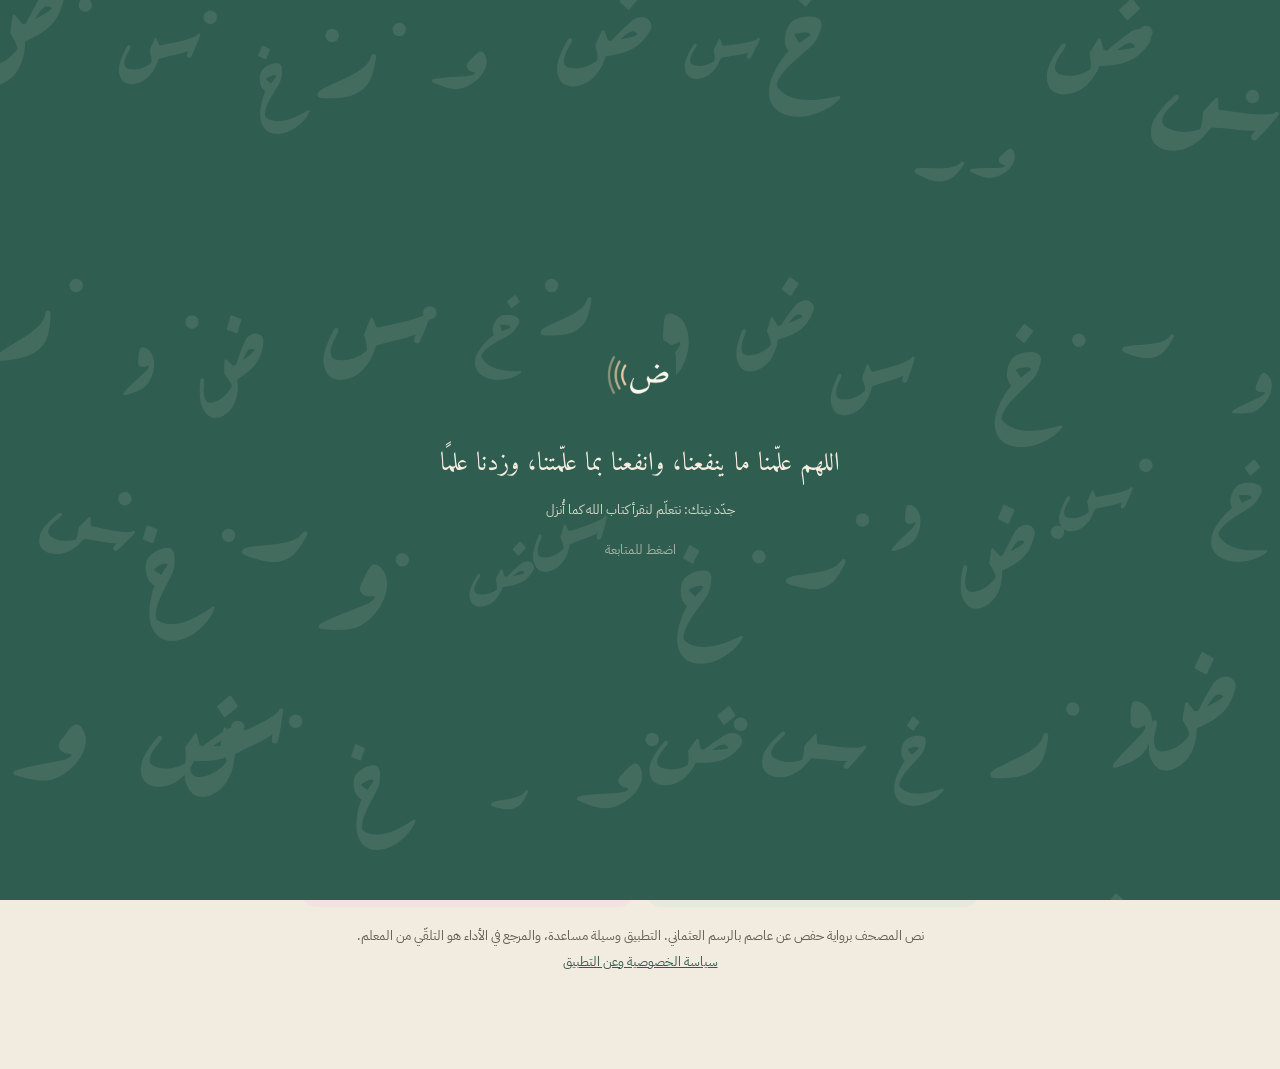
==== commit ca9a5dba: "Add files via upload" ====
--- a/index.html
+++ b/index.html
@@ -16,17 +16,26 @@
 <style>
 .hero-top{display:flex;align-items:center;justify-content:space-between;gap:8px}
 .foot{font-size:13px;color:var(--muted);text-align:center;display:flex;flex-direction:column;gap:4px}
-.goal{display:flex;align-items:center;gap:14px}
-.goal .grow{flex-grow:1;display:flex;flex-direction:column;gap:6px;min-width:0}
-.pair{display:grid;grid-template-columns:repeat(2,minmax(0,1fr));gap:12px}
-.mini{background:var(--surface);border:1px solid var(--line);border-radius:var(--r);padding:14px;display:flex;flex-direction:column;gap:4px;text-decoration:none;color:var(--ink);min-height:96px}
-.mini .ic{width:38px;height:38px;border-radius:11px;background:var(--accent);color:var(--on-accent);display:flex;align-items:center;justify-content:center}
-#riddle{background:var(--wine-soft);border-color:transparent}#riddle .ic{background:var(--wine);color:var(--wine-ink)}
-.mini.speed{background:var(--ocean-soft);border-color:transparent}.mini.speed .ic{background:var(--ocean);color:var(--surface)}
-.mini .ic svg{width:20px;height:20px}
-.mini.done,#riddle.done{background:var(--good-soft);border-color:var(--good)}
+.dwrap{position:relative}
+.dwrap .rz-hero{padding-top:18px}
+.frz{position:absolute;top:14px;left:14px;z-index:2;width:40px;height:40px;border-radius:12px;border:none;background:rgba(244,237,224,.16);font-size:20px;line-height:1;cursor:pointer;display:flex;align-items:center;justify-content:center}
+.frz.on{background:#DCEBF5;box-shadow:0 0 0 2px #8FC3E6}
+.dwrap #streak{margin-inline-end:50px}
+.gbar{display:flex;align-items:center;gap:10px;font-size:13px}
+.gbar .rz-bar{flex-grow:1;background:rgba(244,237,224,.25)}.gbar .rz-bar i{background:#C9AE8E}
+.short{display:grid;grid-template-columns:repeat(4,minmax(0,1fr));gap:8px}
+.short a{position:relative;display:flex;flex-direction:column;align-items:center;gap:6px;text-decoration:none;color:var(--ink);font-size:12.5px;font-weight:600;text-align:center;line-height:1.35}
+.short .ic{width:52px;height:52px;border-radius:16px;display:flex;align-items:center;justify-content:center}
+.short .ic svg{width:24px;height:24px}
+.short .done .ic{box-shadow:0 0 0 2px var(--good)}
+.short .dot{position:absolute;top:-4px;left:calc(50% - 34px);min-width:20px;height:20px;padding:0 5px;border-radius:10px;background:var(--bad,#B4443A);color:#fff;font-size:11px;display:flex;align-items:center;justify-content:center}
+.s1 .ic{background:var(--wine-soft);color:var(--wine)}.s2 .ic{background:var(--ocean-soft);color:var(--ocean)}
+.s3 .ic{background:var(--bad-soft,#F6E0DD);color:var(--bad-ink,#8A2D25)}.s4 .ic{background:var(--sage-soft);color:var(--sage)}
 .resume{border:2px solid var(--ocean)}
 .resume .rz-ic{background:var(--ocean-soft)!important;color:var(--ocean)!important}
+.rz-grid .rz-tile{min-height:104px}
+.ios{display:flex;gap:10px;align-items:flex-start;background:var(--accent-soft);border-radius:var(--r);padding:12px 14px;font-size:14px;line-height:1.7}
+.ios button{border:none;background:none;font-size:18px;color:var(--muted);cursor:pointer;padding:0 4px}
 </style>
 </head><body data-nav="home">
 <main class="rz-main">
@@ -41,11 +50,17 @@
     <a class="rz-lvl" href="progress.html" id="lvl" aria-label="مستواك"></a>
   </header>
 
-  <a class="rz-hero" href="library/#/daily" id="daily" data-pattern="11">
-    <div class="hero-top"><span class="rz-meta">تحدّي اليوم</span><span class="rz-badge" id="streak" hidden style="background:#C9AE8E;color:#2E2214"><span data-icon="flame" style="display:flex;width:14px;height:14px"></span><span></span></span></div>
-    <b style="font-size:22px" id="dailyT">٥ أسئلة من دروسك</b>
-    <div class="hero-top"><span class="rz-meta" id="dailyS">دقيقتان تقريبًا</span><span class="rz-cta" id="dailyB">ابدأ</span></div>
-  </a>
+  <div id="ios" class="ios" hidden><span style="flex-grow:1">ثبّت رسوخ على شاشتك: افتحه في <b>سفاري</b>، اضغط زر المشاركة <b>⬆︎</b> أسفل الشاشة، ثم <b>«إضافة إلى الشاشة الرئيسية»</b>.</span><button type="button" id="iosX" aria-label="إخفاء">×</button></div>
+
+  <div class="dwrap">
+    <a class="rz-hero" href="library/#/daily" id="daily" data-pattern="11">
+      <div class="hero-top"><span class="rz-meta">تحدّي اليوم</span><span class="rz-badge" id="streak" hidden style="background:#C9AE8E;color:#2E2214"><span data-icon="flame" style="display:flex;width:14px;height:14px"></span><span></span></span></div>
+      <b style="font-size:22px" id="dailyT">٥ أسئلة من دروسك</b>
+      <div class="gbar"><span id="goalT">هدفك</span><div class="rz-bar"><i id="goalBar"></i></div><span id="goalS"></span></div>
+      <div class="hero-top"><span class="rz-meta" id="dailyS">دقيقتان تقريبًا</span><span class="rz-cta" id="dailyB">ابدأ</span></div>
+    </a>
+    <button type="button" class="frz" id="frz" aria-label="وضع التجميد" title="وضع التجميد">❄️</button>
+  </div>
 
   <a class="rz-list-btn resume" id="resume" hidden href="library/#/resume">
     <span class="rz-ic" data-icon="resume"></span>
@@ -53,52 +68,21 @@
     <span data-icon="chev" style="width:20px;height:20px;color:var(--muted);display:flex"></span>
   </a>
 
-  <section class="rz-card">
-    <div class="goal">
-      <div class="rz-ring" id="ring"></div>
-      <div class="grow">
-        <b id="goalT">هدف اليوم</b>
-        <span class="rz-meta" id="goalS"></span>
-      </div>
-    </div>
-    <div style="display:flex;flex-direction:column;gap:6px">
-      <div class="rz-between"><span class="rz-meta" id="lvlT"></span><span class="rz-meta" id="lvlN"></span></div>
-      <div class="rz-bar"><i id="lvlBar"></i></div>
-    </div>
-  </section>
+  <nav class="short" aria-label="اختصارات">
+    <a class="s1" href="library/#/riddle" id="riddle"><span class="ic" data-icon="puzzle"></span>حزورة اليوم</a>
+    <a class="s2" href="library/#/wheel" id="speed"><span class="ic" data-icon="bolt"></span>دولاب التجويد</a>
+    <a class="s3" href="library/#/mistakes" id="mist"><span class="ic" data-icon="mistake"></span>دفتر أخطائي</a>
+    <a class="s4" href="hifz/#review" id="hifzR"><span class="ic" data-icon="hifz"></span>مراجعة الحفظ</a>
+  </nav>
 
-  <section class="rz-card">
-    <div class="rz-between"><b>مهام اليوم</b><span class="rz-meta" id="taskN"></span></div>
-    <div id="tasks"></div>
-  </section>
-
-  <div class="pair">
-    <a class="mini" href="library/#/riddle" id="riddle"><span class="ic" data-icon="puzzle"></span><b>حزورة اليوم</b><span class="rz-meta" id="riddleS">سؤال واحد للجميع</span></a>
-    <a class="mini speed" href="library/#/speed"><span class="ic" data-icon="bolt"></span><b>جولة سريعة</b><span class="rz-meta" id="speedS">أكبر عدد في ٦٠ ثانية</span></a>
-  </div>
-
-  <a class="rz-list-btn" id="hifzR" hidden href="hifz/#review">
-    <span class="rz-ic sage" data-icon="hifz"></span>
-    <span class="grow"><b id="hifzT">مراجعة اليوم</b><span class="rz-meta" id="hifzS"></span></span>
-    <span data-icon="chev" style="width:20px;height:20px;color:var(--muted);display:flex"></span>
-  </a>
-
-  <a class="rz-list-btn" href="library/#/mistakes">
-    <span class="rz-ic bad" data-icon="mistake"></span>
-    <span class="grow"><b>دفتر أخطائي</b><span class="rz-meta" id="mist">الأسئلة التي أخطأت فيها تعود إليك للمراجعة</span></span>
-    <span data-icon="chev" style="width:20px;height:20px;color:var(--muted);display:flex"></span>
-  </a>
-
-  <h2 class="rz-h">الأبواب</h2>
+  <h2 class="rz-h">الأقسام</h2>
   <nav class="rz-grid" aria-label="أقسام التطبيق">
-    <a class="rz-tile c-green" href="library/"><span data-icon="book"></span><b>مكتبة الاختبارات</b><span class="rz-meta">اختبار لكل باب من أبواب التجويد</span></a>
-    <a class="rz-tile c-wine" href="library/#/path"><span data-icon="path"></span><b>مسار الدروس</b><span class="rz-meta">درسًا بعد درس، بالنجوم</span></a>
-    <a class="rz-tile c-sand" href="library/#/builder"><span data-icon="sliders"></span><b>صمّم اختبارك</b><span class="rz-meta">اختر دروسك ومستوى الصعوبة</span></a>
-    <a class="rz-tile c-ocean" href="library/#/share"><span data-icon="share"></span><b>شارك اختبارًا</b><span class="rz-meta">رابط واحد بالأسئلة نفسها للجميع</span></a>
-    <a class="rz-tile c-sage" href="library/#/mastery"><span data-icon="grid"></span><b>خريطة إتقاني</b><span class="rz-meta">أين وصلت في كل درس</span></a>
-    <a class="rz-tile c-wine" href="hifz/"><span data-icon="hifz"></span><b>مساعد الحفظ</b><span class="rz-meta">المتشابهات وما قبل الآية وما بعدها</span></a>
-    <a class="rz-tile c-ocean" href="imara/"><span data-icon="wave"></span><b>عمارة المخارج</b><span class="rz-meta">المخارج في رسمة واحدة</span></a>
-    <a class="rz-tile c-sand" href="progress.html"><span data-icon="progress"></span><b>تقدّمي</b><span class="rz-meta">أسبوعك، ومستواك، وأوسمتك</span></a>
+    <a class="rz-tile c-green" href="library/"><span data-icon="book"></span><b>مكتبة الاختبارات</b><span class="rz-meta">اختبار لكل باب</span></a>
+    <a class="rz-tile c-wine" href="library/#/path"><span data-icon="path"></span><b>مسار الدروس</b><span class="rz-meta">درسًا بعد درس</span></a>
+    <a class="rz-tile c-sand" href="library/#/exam"><span data-icon="timer"></span><b>اختبر استعدادك</b><span class="rz-meta">امتحان كامل من ١٠٠</span></a>
+    <a class="rz-tile c-ocean" href="makharij/"><span data-icon="wave"></span><b>كيف يخرج الحرف؟</b><span class="rz-meta">المخارج بالصوت والصورة</span></a>
+    <a class="rz-tile c-sage" href="hifz/"><span data-icon="hifz"></span><b>مساعد الحفظ</b><span class="rz-meta">المتشابهات والتسميع</span></a>
+    <a class="rz-tile c-wine" href="library/#/share"><span data-icon="share"></span><b>للمعلّم</b><span class="rz-meta">صمّم اختبارًا وشاركه</span></a>
   </nav>
 
   <footer class="foot">
@@ -114,44 +98,29 @@
     $('hello').textContent = s.name ? 'السلام عليكم يا ' + s.name : 'السلام عليكم';
     const L = RZ.level();
     $('lvl').innerHTML = `<span class="rz-medal m-${L.cls}">${AR(L.step)}</span>${L.name}`;
-    $('lvlT').textContent = 'مستواك: ' + L.name;
-    $('lvlN').textContent = L.next != null ? 'باقي ' + RZ.count(L.left, RZ.PT_FORMS) + ' على ' + L.nextName : 'أعلى مستوى، ما شاء الله';
-    if(L.left === 1 || L.left === 2) $('lvlN').textContent = 'باقي ' + RZ.count(L.left, RZ.PT_FORMS) + ' على ' + L.nextName;
-    $('lvlBar').style.width = Math.round(L.pct * 100) + '%';
-    // daily goal ring
-    const G = RZ.goal(), x = RZ.dayLog().x, f = Math.min(1, x / G.x), C = 2 * Math.PI * 24;
-    $('ring').innerHTML = `<svg viewBox="0 0 56 56" aria-hidden="true"><circle cx="28" cy="28" r="24" fill="none" stroke="var(--line)" stroke-width="6"/><circle cx="28" cy="28" r="24" fill="none" stroke="${f >= 1 ? 'var(--good)' : 'var(--primary)'}" stroke-width="6" stroke-linecap="round" stroke-dasharray="${C}" stroke-dashoffset="${C * (1 - f)}"/></svg><b>${f >= 1 ? '✓' : AR(Math.round(f * 100)) + '٪'}</b>`;
-    $('goalT').textContent = f >= 1 ? 'حقّقت هدف اليوم!' : 'هدف اليوم (' + G.t + ')';
-    $('goalS').textContent = AR(Math.min(x, 9999)) + ' من ' + AR(G.x) + ' نقطة اليوم';
-    // streak + daily challenge
-    const k = RZ.streak();
-    if(k.count){ const b = $('streak'); b.hidden = false; b.lastElementChild.textContent = RZ.count(k.count, ['يوم واحد', 'يومان متتاليان', 'أيام متتالية', 'يومًا متتاليًا']); }
-    const sel = (RZ.ls.get('tajweed-library-custom-v1', {}).sel || []);
+    // daily goal (slim bar inside the daily card)
+    const G = RZ.goal(), x = RZ.dayLog().x, f = Math.min(1, x / G.x);
+    $('goalBar').style.width = Math.round(f * 100) + '%';
+    $('goalT').textContent = f >= 1 ? 'حقّقت هدفك ✓' : 'هدفك';
+    $('goalS').textContent = AR(Math.min(x, G.x)) + '/' + AR(G.x);
+    // streak + freeze
+    const k = RZ.streak(), b = $('streak');
+    b.hidden = !k.count; if(k.count) b.lastElementChild.textContent = RZ.count(k.count, RZ.DAY_FORMS);
+    $('frz').classList.toggle('on', !!k.vac);
+    $('frz').setAttribute('aria-label', k.vac ? 'السلسلة مجمّدة حتى ' + RZ.dateAR(k.vac.to) : 'وضع التجميد');
     const last = RZ_TOUR.lastKey();
     $('dailyS').textContent = last ? 'حتى: ' + RZ_TOUR.lessonName(last) : 'من دروس المستوى الأول';
-    const dd = RZ.ls.get('rz-daily-done', '');
-    if(dd === RZ.today()){ $('dailyT').textContent = 'أتممت تحدّي اليوم'; $('dailyS').textContent = 'عُد غدًا لتحافظ على سلسلتك'; $('dailyB').textContent = 'مرة أخرى'; }
+    if(RZ.ls.get('rz-daily-done', '') === RZ.today()){ $('dailyT').textContent = 'أتممت تحدّي اليوم'; $('dailyS').textContent = 'عُد غدًا لتحافظ على سلسلتك'; $('dailyB').textContent = 'مرة أخرى'; }
+    else if(k.vac){ $('dailyS').textContent = '❄️ مجمّدة حتى ' + RZ.dateAR(k.vac.to); }
     // resume
     const R = RZ.ls.get('rz-resume', null);
     if(R && R.qs && R.i < R.qs.length && Date.now() - R.at < 7 * 864e5){ $('resume').hidden = false; $('resumeS').textContent = (R.title || 'اختبار') + ' · ' + AR(R.i) + ' من ' + AR(R.qs.length); }
-    // tasks
-    const T = RZ.tasks(), box = $('tasks'); box.innerHTML = '';
-    T.forEach(t => { const r = document.createElement('div'); r.className = 'rz-task' + (t.done ? ' done' : '');
-      r.innerHTML = `<span class="box">${t.done ? RZ.icon('check') : ''}</span><span>${t.t}</span><small>${t.n > 1 ? AR(t.p) + '/' + AR(t.n) : ''}</small>`; box.append(r); });
-    $('taskN').textContent = AR(T.filter(t => t.done).length) + ' من ٣';
-    // riddle + speed
-    const rd = RZ.ls.get('rz-riddle', {});
-    if(rd.day === RZ.today()){ $('riddle').classList.add('done'); $('riddleS').textContent = rd.ok ? 'حللتها ✓' : 'غدًا حزورة جديدة'; }
-    if(RZ.game.best60) $('speedS').textContent = 'رقمك القياسي: ' + AR(RZ.game.best60);
-    // hifz review
-    const hz = RZ.hifzToday();
-    if(hz.list.length){ $('hifzR').hidden = false; const left = hz.list.filter(n => !(hz.h.today.done || []).includes(n));
-      $('hifzT').textContent = left.length ? 'مراجعة اليوم: ' + hz.list.map(n => 'سورة ' + (hz.h.names[n] || n)).join(' و') : 'أتممت مراجعة اليوم ✓';
-      $('hifzS').textContent = left.length ? 'من محفوظك، بحسب آخر مراجعة وأخطائك' : 'بارك الله فيك'; }
-    // mistakes
-    const due = RZ.mistakesDue(), all = Object.keys(RZ.mistakes()).length, m = $('mist');
-    if(due) m.textContent = RZ.count(due, RZ.Q_FORMS) + (due === 1 ? ' حان موعد مراجعته اليوم' : due === 2 ? ' حان موعد مراجعتهما اليوم' : ' حان موعد مراجعتها اليوم');
-    else if(all) m.textContent = 'لا مراجعة اليوم · في الدفتر ' + RZ.count(all, RZ.Q_FORMS);
+    // shortcuts
+    const dot = (el, n) => { let d = el.querySelector('.dot'); if(!n){ if(d) d.remove(); return; } if(!d){ d = document.createElement('span'); d.className = 'dot'; el.append(d); } d.textContent = AR(n); };
+    const rd = RZ.ls.get('rz-riddle', {}); $('riddle').classList.toggle('done', rd.day === RZ.today());
+    dot($('mist'), RZ.mistakesDue());
+    const hz = RZ.hifzToday(), left = hz.list.filter(n => !(hz.h.today.done || []).includes(n));
+    dot($('hifzR'), left.length); $('hifzR').classList.toggle('done', hz.list.length > 0 && !left.length);
   }
   paint();
   // first run tour, or "what's new" after an update
@@ -170,6 +139,29 @@
       if(!st.name){ const t = document.createElement('a'); t.href = 'settings.html#name'; t.className = 'rz-link'; t.style.textAlign = 'center'; t.textContent = 'أضف اسمك ليظهر في التحية'; box.append(t); }
     });
   }
+  // ❄️ freeze sheet
+  $('frz').addEventListener('click', () => RZ.sheet((box, close) => {
+    const draw = () => {
+      const v = RZ.streak().vac;
+      box.innerHTML = `<b style="font-size:20px">❄️ وضع التجميد</b><span class="rz-meta">جمّد سلسلتك أيامًا لسفر أو مرض، فلا تنقطع.</span>`;
+      if(v){
+        box.insertAdjacentHTML('beforeend', `<span class="rz-badge plain" style="align-self:flex-start">مجمّدة حتى ${RZ.dateAR(v.to)}</span>`);
+        const e = document.createElement('button'); e.type = 'button'; e.className = 'rz-btn block'; e.textContent = 'إنهاء التجميد';
+        e.addEventListener('click', () => { RZ.setVacation(0); RZ.toast('عادت سلسلتك إلى العمل'); paint(); draw(); }); box.append(e); return;
+      }
+      const sel = document.createElement('select'); sel.className = 'rz-select'; sel.setAttribute('aria-label', 'مدة التجميد');
+      sel.innerHTML = [1,2,3,4,5,6,7,8,9,10].map(n => `<option value="${n}"${n === 3 ? ' selected' : ''}>${RZ.count(n, RZ.DAY_FORMS)}</option>`).join('');
+      const go = document.createElement('button'); go.type = 'button'; go.className = 'rz-btn pri block'; go.textContent = 'فعّل التجميد';
+      go.addEventListener('click', () => { RZ.setVacation(+sel.value); RZ.toast('جُمّدت سلسلتك ❄️'); paint(); close(); });
+      box.append(sel, go);
+    };
+    draw();
+  }));
+  // iPhone / iPad: "Add to Home Screen" hint (Safari has no install prompt)
+  const iOS = /iPhone|iPad|iPod/.test(navigator.userAgent) || (navigator.platform === 'MacIntel' && navigator.maxTouchPoints > 1);
+  if(iOS && !navigator.standalone && !matchMedia('(display-mode: standalone)').matches && !RZ.ls.get('rz-ios-hint', 0)){
+    $('ios').hidden = false; $('iosX').addEventListener('click', () => { $('ios').hidden = true; RZ.ls.set('rz-ios-hint', 1); });
+  }
   // closing du'a: the first "back" on the home screen shows it; a second "back" leaves the app
   if(st.dua && history.pushState){
     history.replaceState({ rzRoot:1 }, ''); history.pushState({ rzTrap:1 }, '');
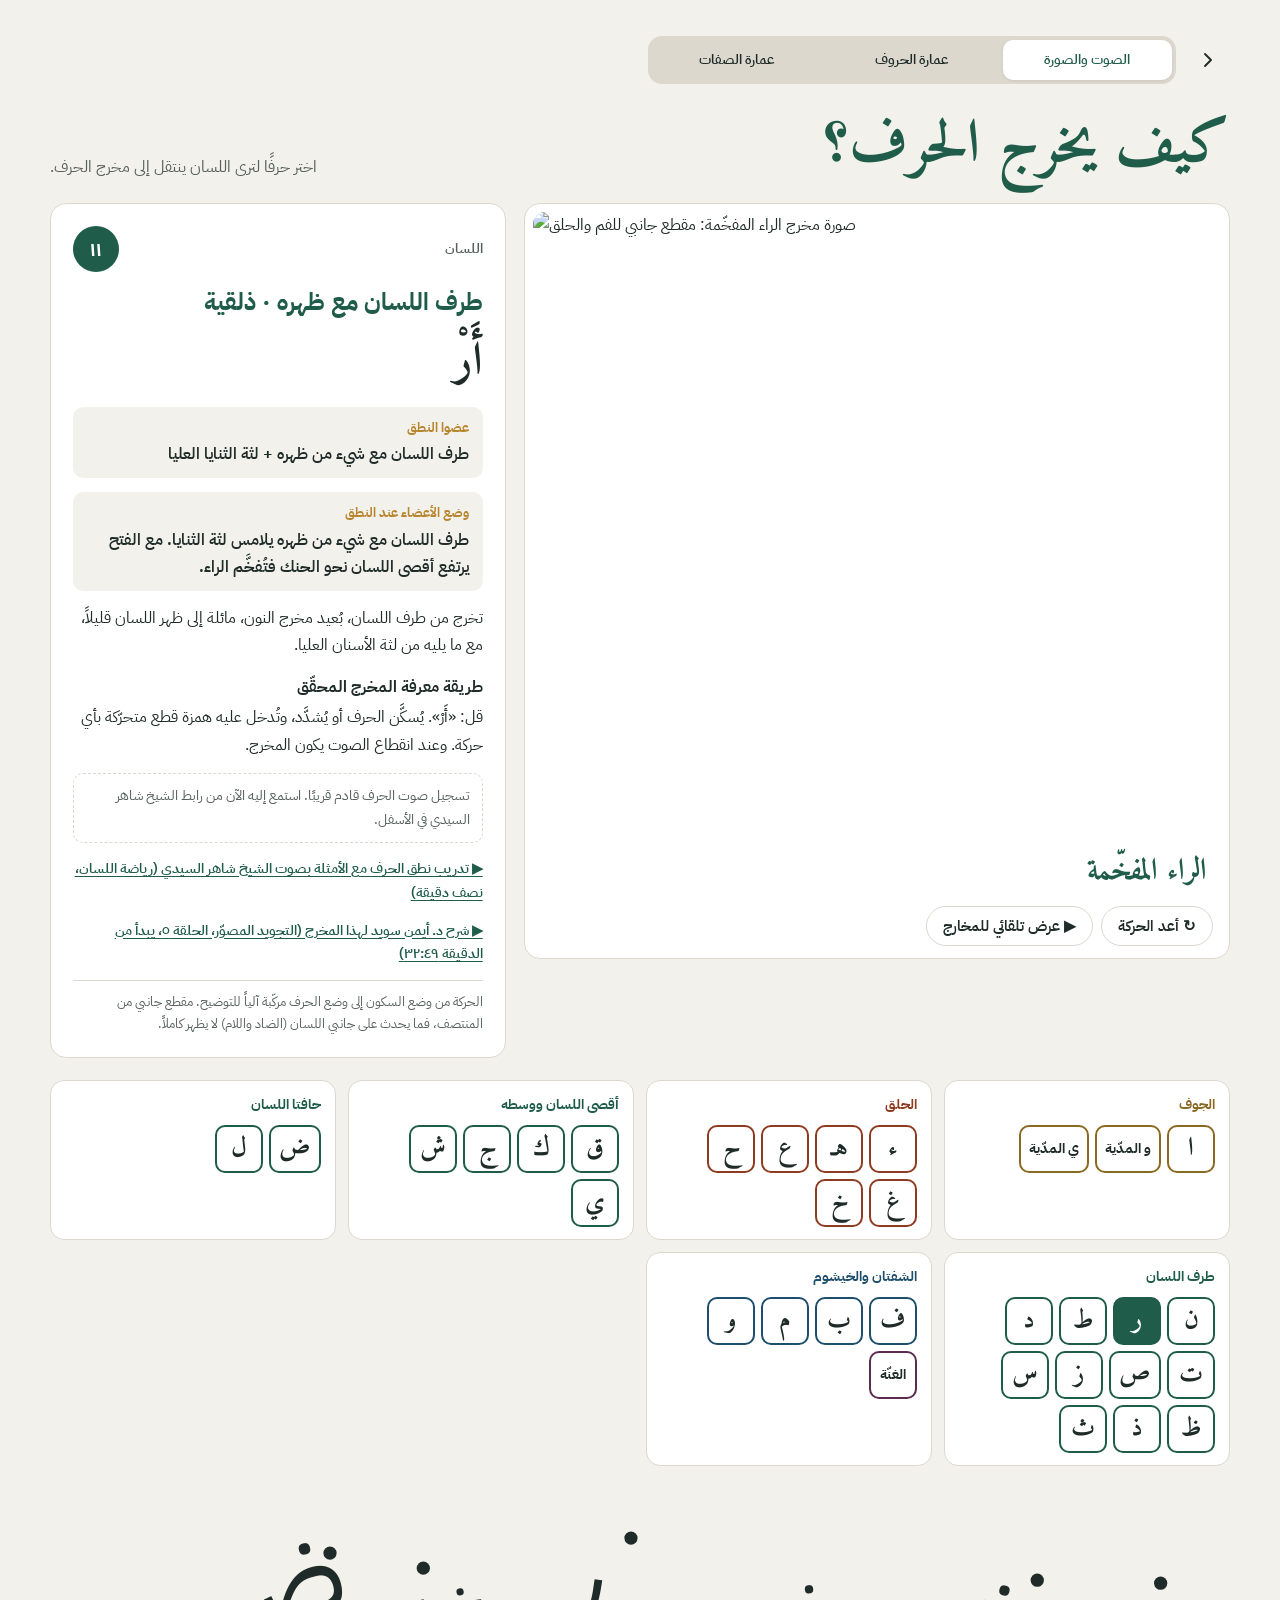
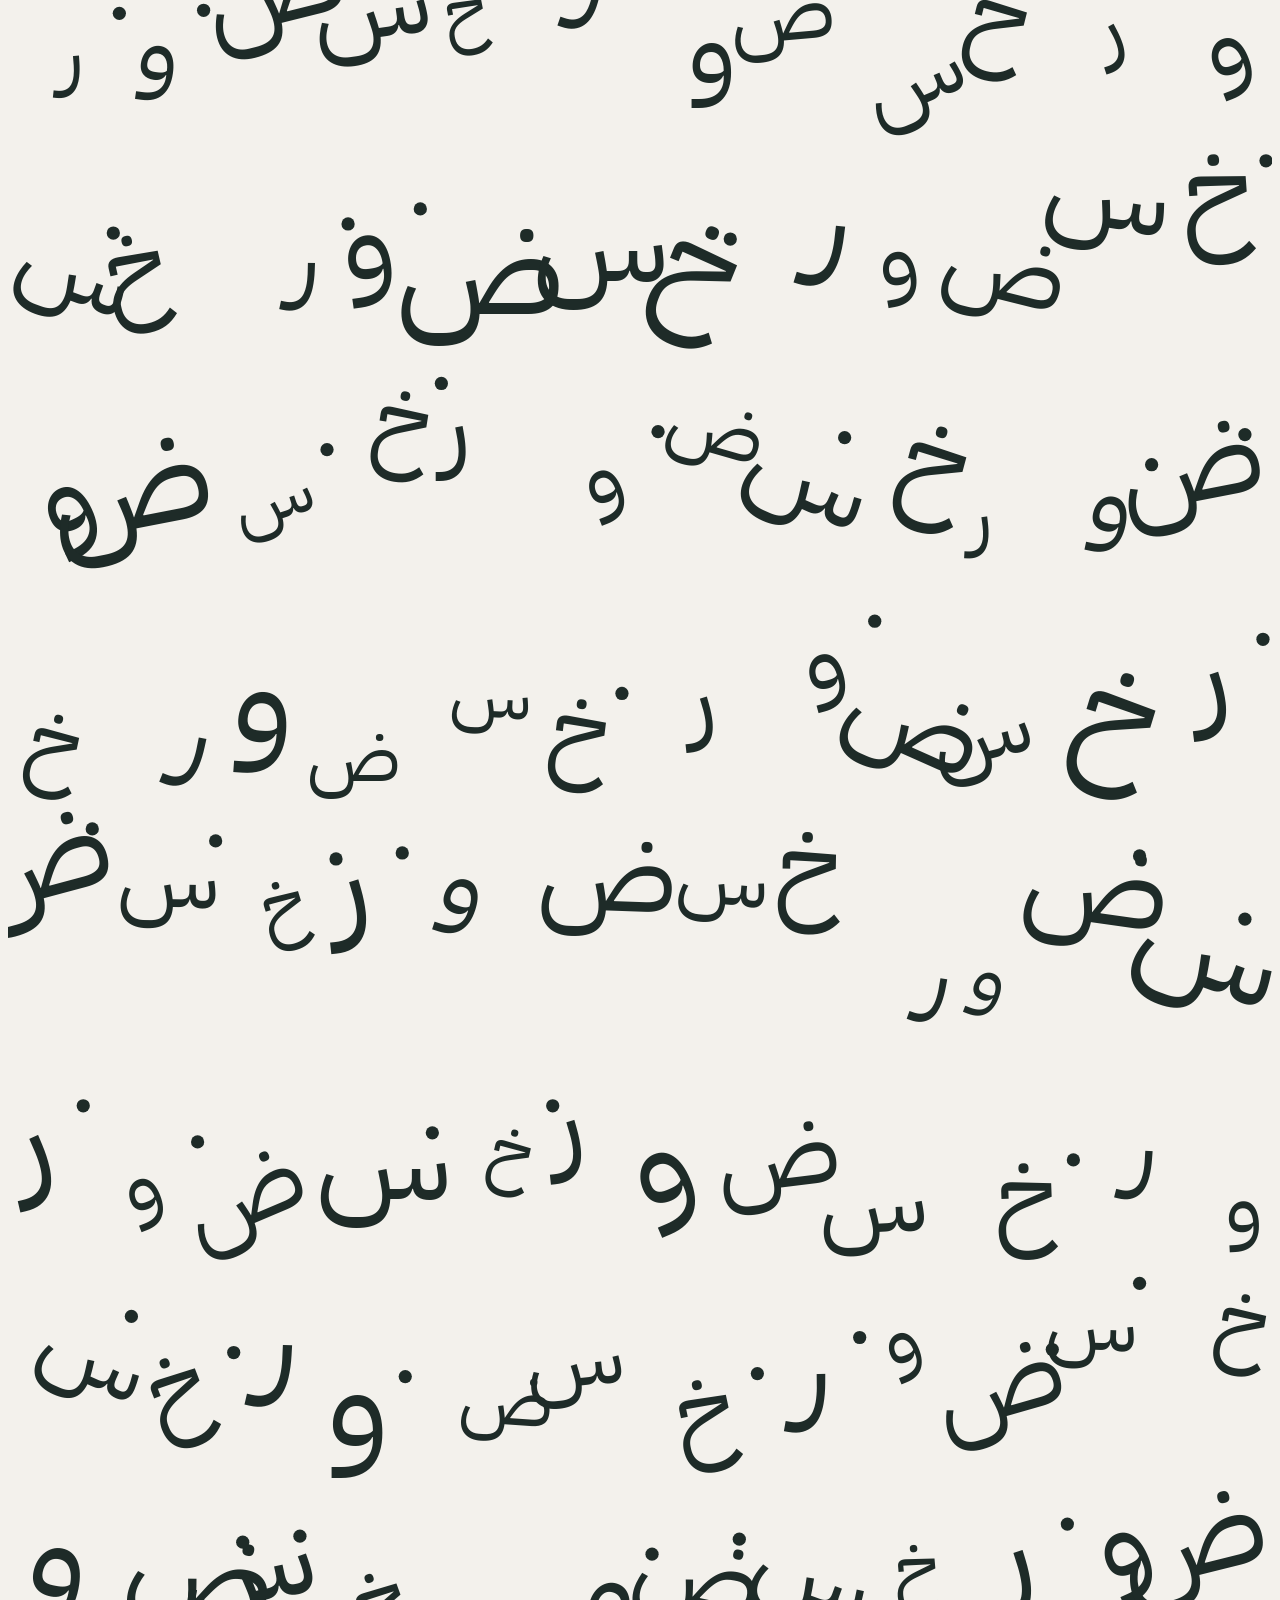
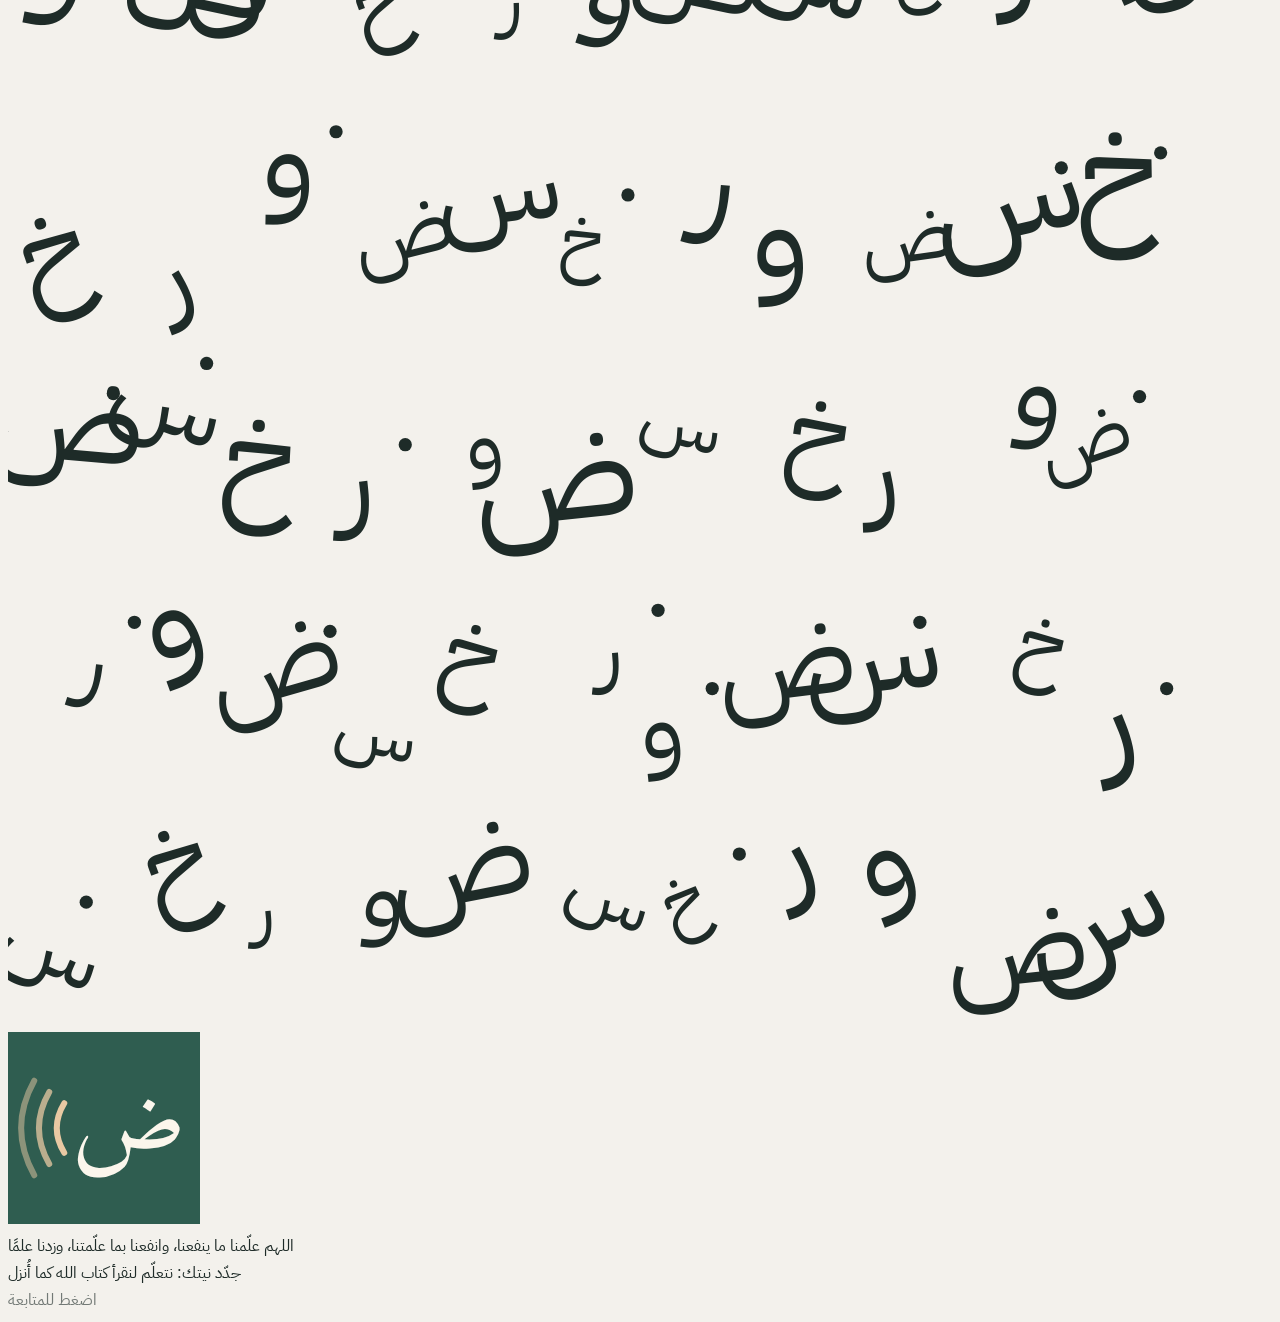
==== commit c2e4bfe2: "Add files via upload" ====
--- a/index.html
+++ b/index.html
@@ -1,181 +1,652 @@
 <!doctype html>
-<html lang="ar" dir="rtl"><head><meta charset="utf-8">
+<html lang="ar">
+<head>
+<meta charset="utf-8">
 <meta name="viewport" content="width=device-width,initial-scale=1,viewport-fit=cover">
-<meta name="theme-color" content="#2F5D50">
-<meta name="description" content="تعلّم أحكام التجويد واستعد لامتحانات المستويات باختبارات تفاعلية، مع تحدٍّ يومي ودفتر للأخطاء وقسم إضافي للحفظ. يعمل بلا إنترنت.">
-<link rel="manifest" href="manifest.webmanifest">
-<link rel="icon" href="icons/icon-192.png">
-<link rel="apple-touch-icon" href="icons/icon-192.png">
-<link rel="stylesheet" href="fonts/fonts.css">
-<link rel="stylesheet" href="assets/rz.css">
-<script src="assets/rz.js"></script>
-<script src="assets/lessons.js"></script>
-<script src="assets/changelog.js"></script>
-<script src="assets/tour.js"></script>
-<title>رسوخ · تعلّم التجويد</title>
+<title>كيف يخرج الحرف؟ · رسوخ</title>
+<link rel="manifest" href="../manifest.webmanifest">
+<link rel="icon" href="../icons/icon-192.png">
+<link rel="stylesheet" href="../fonts/fonts.css">
+<script src="../assets/rz.js"></script>
 <style>
-.hero-top{display:flex;align-items:center;justify-content:space-between;gap:8px}
-.foot{font-size:13px;color:var(--muted);text-align:center;display:flex;flex-direction:column;gap:4px}
-.dwrap{position:relative}
-.dwrap .rz-hero{padding-top:18px}
-.frz{position:absolute;top:14px;left:14px;z-index:2;width:40px;height:40px;border-radius:12px;border:none;background:rgba(244,237,224,.16);font-size:20px;line-height:1;cursor:pointer;display:flex;align-items:center;justify-content:center}
-.frz.on{background:#DCEBF5;box-shadow:0 0 0 2px #8FC3E6}
-.dwrap #streak{margin-inline-end:50px}
-.gbar{display:flex;align-items:center;gap:10px;font-size:13px}
-.gbar .rz-bar{flex-grow:1;background:rgba(244,237,224,.25)}.gbar .rz-bar i{background:#C9AE8E}
-.short{display:grid;grid-template-columns:repeat(4,minmax(0,1fr));gap:8px}
-.short a{position:relative;display:flex;flex-direction:column;align-items:center;gap:6px;text-decoration:none;color:var(--ink);font-size:12.5px;font-weight:600;text-align:center;line-height:1.35}
-.short .ic{width:52px;height:52px;border-radius:16px;display:flex;align-items:center;justify-content:center}
-.short .ic svg{width:24px;height:24px}
-.short .done .ic{box-shadow:0 0 0 2px var(--good)}
-.short .dot{position:absolute;top:-4px;left:calc(50% - 34px);min-width:20px;height:20px;padding:0 5px;border-radius:10px;background:var(--bad,#B4443A);color:#fff;font-size:11px;display:flex;align-items:center;justify-content:center}
-.s1 .ic{background:var(--wine-soft);color:var(--wine)}.s2 .ic{background:var(--ocean-soft);color:var(--ocean)}
-.s3 .ic{background:var(--bad-soft,#F6E0DD);color:var(--bad-ink,#8A2D25)}.s4 .ic{background:var(--sage-soft);color:var(--sage)}
-.resume{border:2px solid var(--ocean)}
-.resume .rz-ic{background:var(--ocean-soft)!important;color:var(--ocean)!important}
-.rz-grid .rz-tile{min-height:104px}
-.ios{display:flex;gap:10px;align-items:flex-start;background:var(--accent-soft);border-radius:var(--r);padding:12px 14px;font-size:14px;line-height:1.7}
-.ios button{border:none;background:none;font-size:18px;color:var(--muted);cursor:pointer;padding:0 4px}
+/* Layout: stage (anatomy) beside a reading panel; letter keys grouped by makhraj region below. */
+:root{
+  --bg:#F3F1EC; --surface:#FFFFFF; --ink:#1E2B28; --muted:#55605C; --line:#DCD8CE;
+  --accent:#1F5C4A; --gold:#B8862E;
+  --skin:#F1D3C2; --skin-line:#B98872; --air:#FBF7F2; --bone:#E9DFC9; --bone-line:#A8946A;
+  --tongue:#D9827B; --tongue-line:#9E4E48; --tooth:#FFFFFF; --tooth-line:#9C8A66;
+  --jawf:#8A6A22; --halq:#8E3B1F; --lisan:#1F5C4A; --shafa:#1D4E6B; --khay:#5B2C4F;
+  --display:"Amiri",serif; --body:"IBM Plex Sans Arabic",Tahoma,sans-serif;
+  color-scheme:light;
+}
+@media (prefers-color-scheme:dark){:root:not([data-theme="light"]){
+  --bg:#141917; --surface:#1C2320; --ink:#EDEAE2; --muted:#A9B0AB; --line:#323B37;
+  --accent:#6CC3A4; --gold:#E0B460;
+  --skin:#5A4339; --skin-line:#9C7462; --air:#232A27; --bone:#6E644F; --bone-line:#A8946A;
+  --tongue:#C46F68; --tongue-line:#F0A9A2; --tooth:#ECE8DF; --tooth-line:#8F8264;
+  --jawf:#E0B460; --halq:#F08E68; --lisan:#6CC3A4; --shafa:#7FB6DA; --khay:#D79BC6;
+  color-scheme:dark}}
+:root[data-theme="dark"]{
+  --bg:#141917; --surface:#1C2320; --ink:#EDEAE2; --muted:#A9B0AB; --line:#323B37;
+  --accent:#6CC3A4; --gold:#E0B460;
+  --skin:#5A4339; --skin-line:#9C7462; --air:#232A27; --bone:#6E644F; --bone-line:#A8946A;
+  --tongue:#C46F68; --tongue-line:#F0A9A2; --tooth:#ECE8DF; --tooth-line:#8F8264;
+  --jawf:#E0B460; --halq:#F08E68; --lisan:#6CC3A4; --shafa:#7FB6DA; --khay:#D79BC6;
+  color-scheme:dark}
+body{background:var(--bg);color:var(--ink);font-family:var(--body);font-size:16px;line-height:1.7}
+.wrap{max-width:1180px;margin:0 auto;padding-block:28px 48px;padding-left:max(16px,env(safe-area-inset-left,0px));padding-right:max(16px,env(safe-area-inset-right,0px));display:flex;flex-direction:column;gap:22px}
+header{display:flex;flex-wrap:wrap;align-items:flex-end;justify-content:space-between;gap:12px 32px}
+.eyebrow{font-size:14px;font-weight:600;letter-spacing:.5px;color:var(--gold)}
+h1{margin:0;font-family:var(--display);font-size:clamp(40px,6vw,60px);line-height:1.15;color:var(--accent);text-wrap:balance}
+header p{margin:0;max-width:46ch;color:var(--muted)}
+.main{display:grid;grid-template-columns:minmax(0,1.55fr) minmax(0,1fr);gap:18px;align-items:start}
+@media (max-width:820px){.main{grid-template-columns:minmax(0,1fr)}}
+.stage{background:var(--surface);border:1px solid var(--line);border-radius:16px;padding:8px;position:relative}
+.stage svg{display:block;width:100%;height:auto;direction:ltr}
+.bookview{position:relative;aspect-ratio:1/1;background:#fff;border-radius:12px;overflow:hidden;direction:ltr}
+.bookview[hidden]{display:none}
+.try b{display:block;margin-bottom:2px}.try small{display:block;opacity:.75;margin-top:4px}
+.bookview img,.bookview video{position:absolute;inset:0;width:100%;height:100%;object-fit:contain;object-position:top;opacity:0;transition:opacity .3s ease;background:#fff}
+.bookview video{pointer-events:none}.bookview video.on{opacity:1}
+.bookview img.on{opacity:1}
+@media (prefers-reduced-motion:reduce){.bookview img,.bookview video{transition:none}}
+.bkcap{position:absolute;inset-inline:0;bottom:0;display:flex;justify-content:space-between;align-items:center;gap:10px;padding:10px 14px;background:linear-gradient(to top,rgba(255,255,255,.96) 60%,rgba(255,255,255,0));color:#1E2B28;direction:rtl}
+.bkcap b{font-family:var(--display);font-size:30px;line-height:1.2;color:#1F5C4A}
+.bkcap span{font-size:13px;font-weight:600;color:#55605C}
+.seg{display:inline-flex;border:1.5px solid var(--line);border-radius:999px;overflow:hidden}
+.seg button{border:0;background:var(--surface);color:var(--ink);padding:6px 16px;min-height:40px;font-size:15px;font-weight:600}
+.seg button[aria-pressed="true"]{background:var(--accent);color:var(--surface)}
+#svg[hidden]{display:none}
+.stage .bar{display:flex;flex-wrap:wrap;gap:8px;padding:6px 8px 4px}
+.panel{background:var(--surface);border:1px solid var(--line);border-radius:16px;padding:22px;display:flex;flex-direction:column;gap:14px;min-width:0}
+.panel .top{display:flex;justify-content:space-between;align-items:center;gap:10px}
+.region{font-size:14px;font-weight:600;color:var(--muted)}
+.num{min-width:46px;height:46px;border-radius:999px;display:grid;place-items:center;font-weight:700;font-size:20px;color:var(--surface);background:var(--c,var(--accent))}
+.pname{font-size:24px;font-weight:700;line-height:1.4;color:var(--c,var(--accent));text-wrap:balance}
+.pletters{font-family:var(--display);font-size:46px;font-weight:700;line-height:1.3}
+.box{background:var(--bg);border-radius:10px;padding:10px 14px;display:flex;flex-direction:column;gap:2px}
+.box b{font-size:13px;color:var(--gold)}
+.box span{font-weight:600}
+.book{font-size:16px;color:var(--ink)}
+.book small{display:block;color:var(--muted);font-size:13px}
+.try{font-size:16px;line-height:1.75}
+.sound{display:flex;flex-wrap:wrap;align-items:center;gap:8px;border:1.5px dashed var(--line);border-radius:10px;padding:10px 12px}
+.sound b{font-size:13px;color:var(--gold);width:100%}
+.sound .pill{font-size:15px}
+.sound .src{font-size:12px;color:var(--muted);width:100%}
+.sound video{width:100%;border-radius:8px;background:#000;aspect-ratio:16/9}
+.sound.empty{color:var(--muted);font-size:14px}
+.vid{font-size:14px;font-weight:600;color:var(--accent);text-decoration:underline;text-underline-offset:3px}
+.note{font-size:13px;color:var(--muted);border-top:1px solid var(--line);padding-top:10px}
+button{font-family:var(--body);cursor:pointer}
+button:focus-visible{outline:3px solid var(--gold);outline-offset:2px}
+.pill{border:1.5px solid var(--line);background:var(--surface);color:var(--ink);border-radius:999px;padding:6px 16px;min-height:40px;font-size:15px;font-weight:600}
+.pill[aria-pressed="true"]{background:var(--accent);border-color:var(--accent);color:var(--surface)}
+.vowels{display:flex;gap:8px;flex-wrap:wrap;align-items:center}
+.vowels[hidden]{display:none!important}
+.vowels .v{font-family:var(--display);font-size:26px;min-width:64px;padding:2px 14px}
+.groups{display:grid;grid-template-columns:repeat(auto-fill,minmax(250px,1fr));gap:12px}
+.grp{background:var(--surface);border:1px solid var(--line);border-radius:14px;padding:12px 14px;display:flex;flex-direction:column;gap:8px}
+.grp h3{margin:0;font-size:14px;font-weight:700;color:var(--gc)}
+.keys{display:flex;flex-wrap:wrap;gap:6px}
+.k{font-family:var(--display);font-size:26px;font-weight:700;min-width:48px;min-height:48px;border-radius:10px;border:2px solid var(--gc);background:var(--surface);color:var(--ink);line-height:1;padding:4px 8px}
+.k.sm{font-family:var(--body);font-size:14px}
+.k[aria-pressed="true"]{background:var(--gc);color:var(--surface)}
+.lb2{font-family:var(--body);font-size:14px;font-weight:700}
+.lbl{font-family:var(--body);font-size:13px;font-weight:600;fill:var(--muted)}
+@media (prefers-reduced-motion:reduce){.pulse{animation:none!important}}
+.pulse{animation:pl 1.2s ease-in-out infinite;transform-box:fill-box;transform-origin:center}
+@keyframes pl{0%,100%{opacity:.95}50%{opacity:.45}}
+.flow{stroke-dasharray:6 8;animation:fl 1s linear infinite}
+@keyframes fl{to{stroke-dashoffset:-28}}
+.apptop{display:flex;align-items:center;gap:10px;margin-bottom:6px}
+.apptop .back svg{width:24px;height:24px}.apptop .back{width:44px;height:44px;border-radius:12px;display:flex;align-items:center;justify-content:center;color:var(--ink);text-decoration:none;font-size:22px}
+.tabs{display:flex;gap:6px;background:var(--line);padding:4px;border-radius:14px;flex-grow:1;max-width:520px}
+.tabs a{flex:1;text-align:center;padding:8px 4px;border-radius:10px;text-decoration:none;color:var(--ink);font-weight:600;font-size:14px}
+.tabs a[aria-current]{background:var(--surface);color:var(--accent);box-shadow:0 1px 3px rgba(0,0,0,.08)}
 </style>
-</head><body data-nav="home">
-<main class="rz-main">
-  <header class="rz-between">
-    <div class="rz-greet">
-      <span class="logo"><img src="icons/icon-192.png" alt="شعار رسوخ"></span>
-      <div style="display:flex;flex-direction:column;min-width:0">
-        <h1 class="rz-title" style="line-height:1.35;font-size:19px" id="hello">السلام عليكم</h1>
-        <span class="rz-meta">رسوخ · تعلّم التجويد</span>
+
+</head>
+<body>
+<div class="wrap" dir="rtl">
+<nav class="apptop"><a class="back" href="../" aria-label="رجوع" data-icon="back"></a><div class="tabs"><a href="./" aria-current="page">الصوت والصورة</a><a href="../imara/">عمارة الحروف</a><a href="../sifat/">عمارة الصفات</a></div></nav>
+<header>
+  <div>
+    <h1>كيف يخرج الحرف؟</h1>
+  </div>
+  <p>اختر حرفًا لترى اللسان ينتقل إلى مخرج الحرف.</p>
+</header>
+
+<div class="main">
+  <div class="stage">
+    <div class="bookview" id="bookView">
+      <img id="bkA" alt="" decoding="async"><img id="bkB" alt="" decoding="async"><video id="bkV" muted playsinline preload="auto" aria-hidden="true"></video>
+      <div class="bkcap"><b id="bkLab"></b><span id="bkPg"></span></div>
+    </div>
+    <svg id="svg" hidden viewBox="18 122 630 566" role="img" aria-label="مقطع جانبي للرأس يتحرك فيه اللسان والشفتان والحنك اللحمي" style="background:#FBF8EF;border-radius:12px">
+      <defs>
+        <pattern id="dots" width="9" height="9" patternUnits="userSpaceOnUse"><rect width="9" height="9" fill="#E4E294"/><circle cx="2" cy="3" r="1" fill="#B9B65A"/><circle cx="6.5" cy="7" r=".8" fill="#C6C26A"/></pattern>
+        <linearGradient id="gNose" x1="0" y1="0" x2="1" y2="1"><stop offset="0" stop-color="#B24456"/><stop offset="1" stop-color="#7C2334"/></linearGradient>
+        <linearGradient id="gAir" x1="0" y1="0" x2="0" y2="1"><stop offset="0" stop-color="#1A0E12"/><stop offset=".55" stop-color="#21141C"/><stop offset="1" stop-color="#2A2248"/></linearGradient>
+        <radialGradient id="gTongue" cx=".55" cy=".25" r=".85"><stop offset="0" stop-color="#E06A78"/><stop offset=".6" stop-color="#C4475A"/><stop offset="1" stop-color="#9A2E43"/></radialGradient>
+        <linearGradient id="gWall" x1="0" y1="0" x2="1" y2="0"><stop offset="0" stop-color="#5E1A2B"/><stop offset="1" stop-color="#9B3446"/></linearGradient>
+        <linearGradient id="gSkin" x1="0" y1="0" x2="1" y2="0"><stop offset="0" stop-color="#F5D766"/><stop offset="1" stop-color="#EDC54C"/></linearGradient>
+      </defs>
+      <!-- head -->
+      <path fill="url(#gSkin)" d="M215,120 C190,160 130,200 86,222 Q64,232 72,247 Q80,259 104,256 Q112,266 118,282 L176,296 L184,440 L176,524 C230,540 290,550 318,575 C330,610 334,650 336,690 L660,690 L660,120 Z"/>
+      <!-- nasal cavity (khayshum) -->
+      <path fill="url(#gNose)" stroke="#5A1624" stroke-width="1.5" d="M104,256 C114,238 142,214 182,200 C262,170 420,168 500,182 C560,192 598,214 604,250 L604,264 C560,252 500,247 452,246 C400,244 300,252 228,268 C190,268 140,264 112,262 Z"/>
+      <!-- air: mouth + throat -->
+      <path id="air" fill="url(#gAir)" d="M604,262 L604,690 L570,690 L570,522 C566,512 562,505 558,500 C500,516 380,514 300,497 C252,484 224,458 214,432 L203,378 L150,374 L104,363 L150,352 L196,350 L210,296 L222,298 C246,280 272,271 332,259 C400,256 452,252 470,252 C540,250 590,256 604,262 Z"/>
+      <!-- back wall of the throat -->
+      <path fill="url(#gWall)" stroke="#4A1220" stroke-width="1.2" d="M604,206 C612,240 614,300 612,400 L612,690 L630,690 L630,206 C624,200 610,200 604,206 Z"/>
+      <!-- hard palate + maxilla (bone) -->
+      <path fill="url(#dots)" stroke="#8F8A3A" stroke-width="1.5" d="M112,262 C140,264 190,268 228,268 C300,252 400,244 452,246 L456,260 C400,256 332,259 272,271 C246,280 234,290 222,298 L206,292 C180,290 140,288 118,282 Z"/>
+      <!-- mandible (bone) -->
+      <path fill="url(#dots)" stroke="#8F8A3A" stroke-width="1.5" d="M214,432 C224,458 252,484 300,497 L304,522 C262,530 214,530 190,516 C180,490 184,458 199,434 Z"/>
+      <!-- gums -->
+      <path fill="#E2808B" stroke="#8E3A46" stroke-width="1" d="M204,289 L223,297 L214,318 L201,312 Z"/>
+      <path fill="#E2808B" stroke="#8E3A46" stroke-width="1" d="M198,436 L215,433 L209,410 L196,413 Z"/>
+      <!-- velum -->
+      <path id="velum" fill="#D86B78" stroke="#6E1F2E" stroke-width="1.6"/>
+      <!-- hyoid, epiglottis, vocal folds -->
+      <ellipse cx="546" cy="532" rx="13" ry="7" fill="#EBCB4F" stroke="#8C6E12" stroke-width="1.2"/>
+      <path fill="#EBCB4F" stroke="#8C6E12" stroke-width="1.4" d="M570,526 C571,500 578,478 596,456 C592,482 586,506 582,528 Z"/>
+      <path id="vfF" fill="#E8909A" stroke="#7A2433" stroke-width="1.2"/>
+      <path id="vfB" fill="#E8909A" stroke="#7A2433" stroke-width="1.2"/>
+      <!-- airflow -->
+      <path id="flowMouth" class="flow" fill="none" stroke="#FFFFFF" stroke-width="3" opacity="0"/>
+      <path id="flowNose" class="flow" fill="none" stroke="#FFE08A" stroke-width="3" opacity="0" d="M587,600 L587,300 C585,240 560,212 500,204 C400,194 250,196 170,212 C140,220 118,236 102,252"/>
+      <!-- upper side teeth (canine → molars), seen beyond the midline -->
+      <g id="molars" fill="#F3EFE2" stroke="#8C8778" stroke-width="1.2"><path d="M232,295 L245,295 L244,307 Q242,312 238,309 Q235,312 233,307 Z"/><path d="M247,286 L262,286 L261,298 Q258,303 254,300 Q251,303 248,298 Z"/><path d="M264,278 L281,278 L280,290 Q277,295 272,292 Q268,295 265,290 Z"/><path d="M283,273 L300,273 L299,285 Q296,290 292,287 Q287,290 284,285 Z"/><path d="M302,269 L324,269 L323,284 Q318,289 313,286 Q308,289 303,284 Z"/><path d="M326,265 L350,265 L349,280 Q344,285 338,282 Q332,285 327,280 Z"/><path d="M352,263 L376,263 L375,278 Q370,283 364,280 Q358,283 353,278 Z"/></g>
+      <text x="320" y="306" text-anchor="middle" class="lb2" fill="#E9E4D4" style="font-size:10px">الأضراس العليا</text>
+      <!-- tongue -->
+      <path id="tongue" fill="url(#gTongue)" stroke="#6E1F2E" stroke-width="2"/>
+      <g id="tlines" stroke="#F3A3AC" stroke-width="1.3" stroke-linecap="round" opacity=".55" fill="none"></g>
+      <path id="tongueTop" fill="none" stroke="#F6B9C0" stroke-width="2.5" opacity=".7" stroke-linecap="round"/>
+      <!-- teeth -->
+      <path fill="#FFFFFF" stroke="#6E6A5E" stroke-width="1.5" d="M190,296 C188,318 184,340 179,358 Q183,367 193,364 C200,348 212,334 223,322 C224,312 220,302 212,296 C205,293 196,293 190,296 Z"/>
+      <path fill="none" stroke="#C9C3B0" stroke-width="1" d="M199,312 C195,328 191,343 187,356"/>
+      <path id="lowTooth" fill="#FFFFFF" stroke="#6E6A5E" stroke-width="1.5" d="M186,373 Q191,366 199,368 C207,383 214,398 218,414 C214,424 206,428 198,426 C193,410 189,392 186,373 Z"/>
+      <path fill="none" stroke="#C9C3B0" stroke-width="1" d="M194,378 C197,390 200,400 203,410"/>
+      <!-- lips -->
+      <path id="upLip" fill="#F2CF5B" stroke="#3A2A10" stroke-width="1.6"/>
+      <path id="loLip" fill="#F2CF5B" stroke="#3A2A10" stroke-width="1.6"/>
+      <path id="upVer" fill="#D9737F" stroke="#8E3A46" stroke-width="1"/>
+      <path id="loVer" fill="#D9737F" stroke="#8E3A46" stroke-width="1"/>
+      <!-- profile line -->
+      <path fill="none" stroke="#3A2A10" stroke-width="2" d="M215,120 C190,160 130,200 86,222 Q64,232 72,247 Q80,259 104,256 Q112,266 118,282"/>
+      <path fill="none" stroke="#3A2A10" stroke-width="2" d="M176,524 C230,540 290,550 318,575 C330,610 334,650 336,690"/>
+      <path fill="none" stroke="#7A5A10" stroke-width="1.4" opacity=".6" d="M78,238 Q92,244 104,256"/>
+      <!-- sound waves at the lips -->
+      <g id="waves" fill="none" stroke="#2B2B2B" stroke-width="2.4" stroke-linecap="round" opacity="0">
+        <path d="M72,344 Q62,360 72,376"/><path d="M62,336 Q48,360 62,384"/><path d="M52,328 Q34,360 52,392"/>
+      </g>
+      <!-- labels -->
+      <text x="330" y="204" text-anchor="middle" class="lb2" fill="#FFF3F4">الخيشوم</text>
+      <text x="370" y="440" text-anchor="middle" class="lb2" fill="#FFE7EA">اللسان</text>
+      <text x="589" y="640" text-anchor="middle" class="lb2" fill="#E6E2FF" transform="rotate(-90 589 640)">الحلق</text>
+      <!-- parts of the upper palate (front → back), drawn on the roof surface -->
+      <g id="palParts" font-family="IBM Plex Sans Arabic, sans-serif" font-size="10.5" font-weight="700">
+        <path d="M223,301 C230,293 237,286 245,281" fill="none" stroke="#F58FA0" stroke-width="5" stroke-linecap="round"/>
+        <path d="M246,280 C262,273 280,268 300,264" fill="none" stroke="#F2C14E" stroke-width="5" stroke-linecap="round"/>
+        <path d="M252,280 q3,-6 6,0 M266,275 q3,-6 6,0 M280,271 q3,-6 6,0" fill="none" stroke="#8A6A10" stroke-width="1.2"/>
+        <path d="M301,264 C340,257 400,255 438,256" fill="none" stroke="#7FC0E8" stroke-width="5" stroke-linecap="round"/>
+        <path d="M440,256 L460,259" fill="none" stroke="#B9E3A0" stroke-width="5" stroke-linecap="round"/>
+        <g stroke="#FFFFFF" stroke-width="1" opacity=".9">
+          <line x1="236" y1="286" x2="236" y2="266"/><line x1="272" y1="270" x2="284" y2="249"/>
+          <line x1="380" y1="256" x2="380" y2="242"/><line x1="450" y1="257" x2="462" y2="219"/>
+        </g>
+        <text x="236" y="263" text-anchor="middle" fill="#FFD3DA">اللثة</text>
+        <text x="292" y="246" text-anchor="middle" fill="#FFE6A6">الغار (النِّطع)</text>
+        <text x="380" y="238" text-anchor="middle" fill="#CDEBFF">الحنك العظمي (الصلب)</text>
+        <text x="462" y="214" text-anchor="middle" fill="#DDF5CF">منطقة الكاف</text>
+        <text x="528" y="287" text-anchor="middle" fill="#6E1F2E" style="font-size:9.5px">الحنك اللحمي</text>
+        <g id="uvLab"><line id="uvLine" stroke="#FFFFFF" stroke-width="1"/><text id="uvText" text-anchor="start" fill="#FFFFFF">اللهاة</text></g>
+      </g>
+      <!-- lip labels -->
+      <g font-family="IBM Plex Sans Arabic, sans-serif" font-size="10" font-weight="700" fill="#3A2A10">
+        <text x="76" y="316" text-anchor="end" style="font-size:9px">الشفة العليا</text>
+        <text x="76" y="420" text-anchor="end" style="font-size:9px">الشفة السفلى</text>
+        <text x="232" y="352" text-anchor="start" fill="#E9E4D4">الثنايا</text>
+      </g>
+      <path id="band" fill="none" stroke="#36D1FF" stroke-width="9" stroke-linecap="round" opacity="0" d="M268,289 L374,277"/>
+      <!-- contact highlight -->
+      <g id="hit" opacity="0">
+        <circle id="hitS" r="17" fill="none" stroke="#000" stroke-width="7" opacity=".55" class="pulse"/>
+        <circle id="hitC" r="17" fill="none" stroke="#FFFFFF" stroke-width="3.5" class="pulse"/>
+        <circle id="hitD" r="5.5" fill="#36D1FF" stroke="#000" stroke-width="1"/>
+      </g>
+      <!-- glottis inset -->
+      <g id="glot" opacity="0" transform="translate(430 618)">
+        <rect x="-62" y="-46" width="124" height="80" rx="10" fill="#FFFFFF" stroke="#3A2A10"/>
+        <text x="0" y="-28" text-anchor="middle" class="lb2" fill="#3A2A10" style="font-size:12px">الوتران من أعلى</text>
+        <path id="gL" fill="#E8909A" stroke="#7A2433"/>
+        <path id="gR" fill="#E8909A" stroke="#7A2433"/>
+        <text id="gT" x="0" y="28" text-anchor="middle" class="lb2" fill="#3A2A10" style="font-size:12px"></text>
+      </g>
+      <rect x="20" y="124" width="626" height="562" rx="14" fill="none" stroke="#2B2B2B" stroke-width="3"/>
+    </svg>
+    <div class="bar">
+      <div class="seg" role="group" aria-label="طريقة العرض" hidden style="display:none"><button type="button" id="vBook" aria-pressed="true">الصورة</button><button type="button" id="vAnim" aria-pressed="false">رسمة متحرّكة</button></div>
+      <button type="button" class="pill" id="restBtn" hidden style="display:none">وضع السكون</button>
+      <button type="button" class="pill" id="replay">↻ أعد الحركة</button>
+      <button type="button" class="pill" id="auto" aria-pressed="false">▶ عرض تلقائي للمخارج</button>
+      <button type="button" class="pill" id="partsBtn" aria-pressed="true" hidden>أجزاء الحنك</button>
+      <div class="vowels" id="vowels" hidden data-off="1">
+        <span class="region">حركة الهمزة قبل الراء:</span>
+        <button type="button" class="pill v" data-v="fath" aria-pressed="true">أَرْ</button>
+        <button type="button" class="pill v" data-v="damm" aria-pressed="false">أُرْ</button>
+        <button type="button" class="pill v" data-v="kasr" aria-pressed="false">إِرْ</button>
+      </div>
+      <div class="vowels" id="lams" hidden>
+        <span class="region">اللام:</span>
+        <button type="button" class="pill lv" data-l="thin" aria-pressed="true" style="font-size:15px">مرقّقة</button>
+        <button type="button" class="pill lv" data-l="thick" aria-pressed="false" style="font-size:15px">مفخّمة (في اسم الجلالة)</button>
       </div>
     </div>
-    <a class="rz-lvl" href="progress.html" id="lvl" aria-label="مستواك"></a>
-  </header>
-
-  <div id="ios" class="ios" hidden><span style="flex-grow:1">ثبّت رسوخ على شاشتك: افتحه في <b>سفاري</b>، اضغط زر المشاركة <b>⬆︎</b> أسفل الشاشة، ثم <b>«إضافة إلى الشاشة الرئيسية»</b>.</span><button type="button" id="iosX" aria-label="إخفاء">×</button></div>
-
-  <div class="dwrap">
-    <a class="rz-hero" href="library/#/daily" id="daily" data-pattern="11">
-      <div class="hero-top"><span class="rz-meta">تحدّي اليوم</span><span class="rz-badge" id="streak" hidden style="background:#C9AE8E;color:#2E2214"><span data-icon="flame" style="display:flex;width:14px;height:14px"></span><span></span></span></div>
-      <b style="font-size:22px" id="dailyT">٥ أسئلة من دروسك</b>
-      <div class="gbar"><span id="goalT">هدفك</span><div class="rz-bar"><i id="goalBar"></i></div><span id="goalS"></span></div>
-      <div class="hero-top"><span class="rz-meta" id="dailyS">دقيقتان تقريبًا</span><span class="rz-cta" id="dailyB">ابدأ</span></div>
-    </a>
-    <button type="button" class="frz" id="frz" aria-label="وضع التجميد" title="وضع التجميد">❄️</button>
   </div>
 
-  <a class="rz-list-btn resume" id="resume" hidden href="library/#/resume">
-    <span class="rz-ic" data-icon="resume"></span>
-    <span class="grow"><b>أكمل اختبارك</b><span class="rz-meta" id="resumeS"></span></span>
-    <span data-icon="chev" style="width:20px;height:20px;color:var(--muted);display:flex"></span>
-  </a>
-
-  <nav class="short" aria-label="اختصارات">
-    <a class="s1" href="library/#/riddle" id="riddle"><span class="ic" data-icon="puzzle"></span>حزورة اليوم</a>
-    <a class="s2" href="library/#/wheel" id="speed"><span class="ic" data-icon="bolt"></span>دولاب التجويد</a>
-    <a class="s3" href="library/#/mistakes" id="mist"><span class="ic" data-icon="mistake"></span>دفتر أخطائي</a>
-    <a class="s4" href="hifz/#review" id="hifzR"><span class="ic" data-icon="hifz"></span>مراجعة الحفظ</a>
-  </nav>
-
-  <h2 class="rz-h">الأقسام</h2>
-  <nav class="rz-grid" aria-label="أقسام التطبيق">
-    <a class="rz-tile c-green" href="library/"><span data-icon="book"></span><b>مكتبة الاختبارات</b><span class="rz-meta">اختبار لكل باب</span></a>
-    <a class="rz-tile c-wine" href="library/#/path"><span data-icon="path"></span><b>مسار الدروس</b><span class="rz-meta">درسًا بعد درس</span></a>
-    <a class="rz-tile c-sand" href="library/#/exam"><span data-icon="timer"></span><b>اختبر استعدادك</b><span class="rz-meta">امتحان كامل من ١٠٠</span></a>
-    <a class="rz-tile c-ocean" href="makharij/"><span data-icon="wave"></span><b>كيف يخرج الحرف؟</b><span class="rz-meta">المخارج بالصوت والصورة</span></a>
-    <a class="rz-tile c-sage" href="hifz/"><span data-icon="hifz"></span><b>مساعد الحفظ</b><span class="rz-meta">المتشابهات والتسميع</span></a>
-    <a class="rz-tile c-wine" href="library/#/share"><span data-icon="share"></span><b>للمعلّم</b><span class="rz-meta">صمّم اختبارًا وشاركه</span></a>
-  </nav>
-
-  <footer class="foot">
-    <span>نص المصحف برواية حفص عن عاصم بالرسم العثماني. التطبيق وسيلة مساعدة، والمرجع في الأداء هو التلقّي من المعلم.</span>
-    <a href="privacy.html">سياسة الخصوصية وعن التطبيق</a>
-  </footer>
-</main>
+  <aside class="panel" id="panel" aria-live="polite">
+    <div class="top"><span class="region" id="pRegion"></span><span class="num" id="pNum"></span></div>
+    <div class="pname" id="pName"></div>
+    <div class="pletters" id="pLetters"></div>
+    <div class="box" hidden style="display:none"><b>موضع المخرج في سقف الفم والأسنان العليا (منظر من أسفل)</b>
+      <svg id="arch" viewBox="0 0 240 222" style="width:100%;max-width:300px;align-self:center;background:#FBF8EF;border-radius:10px;direction:ltr" role="img" aria-label="سقف الفم والأسنان العليا من أسفل مع موضع المخرج"></svg>
+      <span id="archNote" style="font-size:13px;font-weight:500;color:var(--muted)"></span></div>
+    <div class="box"><b>عضوا النطق</b><span id="pOrgans"></span></div>
+    <div class="box"><b>وضع الأعضاء عند النطق</b><span id="pMove"></span></div>
+    <div class="book" id="pBook"></div>
+    <div class="try" id="pTry"></div>
+    <div class="sound" id="pSound"></div>
+    <a class="vid" id="pShaher" target="_blank" rel="noopener"></a>
+    <a class="vid" id="pVid" target="_blank" rel="noopener"></a>
+    <div class="note" id="pNote"></div>
+  </aside>
+</div>
+
+<div class="groups" id="groups"></div>
+</div>
+
+<script>const AUDIO={}; // يُملأ عند وصول تسجيلات الشيخ</script>
 <script>
 (function(){
-  const AR = RZ.AR, st = RZ.settings(), $ = id => document.getElementById(id);
-  function paint(){
-    const s = RZ.settings();
-    $('hello').textContent = s.name ? 'السلام عليكم يا ' + s.name : 'السلام عليكم';
-    const L = RZ.level();
-    $('lvl').innerHTML = `<span class="rz-medal m-${L.cls}">${AR(L.step)}</span>${L.name}`;
-    // daily goal (slim bar inside the daily card)
-    const G = RZ.goal(), x = RZ.dayLog().x, f = Math.min(1, x / G.x);
-    $('goalBar').style.width = Math.round(f * 100) + '%';
-    $('goalT').textContent = f >= 1 ? 'حقّقت هدفك ✓' : 'هدفك';
-    $('goalS').textContent = AR(Math.min(x, G.x)) + '/' + AR(G.x);
-    // streak + freeze
-    const k = RZ.streak(), b = $('streak');
-    b.hidden = !k.count; if(k.count) b.lastElementChild.textContent = RZ.count(k.count, RZ.DAY_FORMS);
-    $('frz').classList.toggle('on', !!k.vac);
-    $('frz').setAttribute('aria-label', k.vac ? 'السلسلة مجمّدة حتى ' + RZ.dateAR(k.vac.to) : 'وضع التجميد');
-    const last = RZ_TOUR.lastKey();
-    $('dailyS').textContent = last ? 'حتى: ' + RZ_TOUR.lessonName(last) : 'من دروس المستوى الأول';
-    if(RZ.ls.get('rz-daily-done', '') === RZ.today()){ $('dailyT').textContent = 'أتممت تحدّي اليوم'; $('dailyS').textContent = 'عُد غدًا لتحافظ على سلسلتك'; $('dailyB').textContent = 'مرة أخرى'; }
-    else if(k.vac){ $('dailyS').textContent = '❄️ مجمّدة حتى ' + RZ.dateAR(k.vac.to); }
-    // resume
-    const R = RZ.ls.get('rz-resume', null);
-    if(R && R.qs && R.i < R.qs.length && Date.now() - R.at < 7 * 864e5){ $('resume').hidden = false; $('resumeS').textContent = (R.title || 'اختبار') + ' · ' + AR(R.i) + ' من ' + AR(R.qs.length); }
-    // shortcuts
-    const dot = (el, n) => { let d = el.querySelector('.dot'); if(!n){ if(d) d.remove(); return; } if(!d){ d = document.createElement('span'); d.className = 'dot'; el.append(d); } d.textContent = AR(n); };
-    const rd = RZ.ls.get('rz-riddle', {}); $('riddle').classList.toggle('done', rd.day === RZ.today());
-    dot($('mist'), RZ.mistakesDue());
-    const hz = RZ.hifzToday(), left = hz.list.filter(n => !(hz.h.today.done || []).includes(n));
-    dot($('hifzR'), left.length); $('hifzR').classList.toggle('done', hz.list.length > 0 && !left.length);
+const ar = n => String(n).replace(/[0-9]/g, d => '٠١٢٣٤٥٦٧٨٩'[d]);
+// ---------- shapes ----------
+const REST = {P:[[210,392],[245,366],[300,343],[370,331],[440,333],[498,350],[538,386],[556,432],[562,478]], lips:[92,352,94,363], v:0, g:1};
+function T(over, base){ // build target from rest with point overrides
+  const b = base || REST;
+  const P = b.P.map(p=>p.slice());
+  (over.P||[]).forEach(([i,x,y])=>{P[i]=[x,y];});
+  return {P, lips: over.lips || b.lips.slice(), v: over.v ?? 0, g: over.g ?? 1};
+}
+const LIPS = {neutral:[92,352,94,363], closed:[94,357,95,358], round:[78,352,80,363], spread:[98,350,100,367], open:[90,346,92,382], fa:[94,350,176,361]};
+const BACK_UP = [[3,375,312],[4,445,290],[5,500,298],[6,542,345]]; // istila' of the back of the tongue
+
+// ---------- makharij data ----------
+const C = {jawf:'--jawf',halq:'--halq',lisan:'--lisan',shafa:'--shafa',khay:'--khay'};
+const M = {
+ 1:{n:'الجوف',r:'الجوف',c:'jawf',l:'ا و ي (المدّية)',o:'مخرج مقدّر: هواء الحلق والفم',
+   b:'للجوف ألفٌ وأختاها، وهي حروف مدٍّ للهواء تنتهي.',hit:null},
+ 2:{n:'أقصى الحلق',r:'الحلق',c:'halq',l:'ء هـ',o:'الوتران الصوتيان',
+   b:'أبعده من الفم، وأقربه مما يلي الصدر، ويخرج منه الهمزة والهاء، والهمزة أدخل من الهاء.',hit:[586,601]},
+ 3:{n:'وسط الحلق',r:'الحلق',c:'halq',l:'ع ح',o:'لسان المزمار مع الجدار الخلفي للحلق',
+   b:'يخرج منه العين والحاء المهملتان، والعين أقرب إلى أقصى الحلق من الحاء.',hit:[592,470]},
+ 4:{n:'أدنى الحلق',r:'الحلق',c:'halq',l:'غ خ',o:'جذر اللسان + الحنك اللحمي (مع اللهاة)',
+   b:'أقربه مما يلي الفم، ويخرج منه الغين والخاء المعجمتان، والغين أدخل من الخاء.',hit:[567,318]},
+ 5:{n:'أقصى اللسان · لهوية',r:'اللسان',c:'lisan',l:'ق',o:'أقصى اللسان + الحنك الأعلى اللحمي',
+   b:'تخرج من أقصى اللسان مما يلي الحلق، مع ما يحاذيه من الحنك.',hit:[506,276]},
+ 6:{n:'أقصى اللسان · لهوية',r:'اللسان',c:'lisan',l:'ك',o:'أقصى اللسان + الحنك الصلب',
+   b:'تخرج من أقصى اللسان، تحت مخرج القاف، مع ما يحاذيه من الحنك.',hit:[450,257]},
+ 7:{n:'وسط اللسان · شجرية',r:'اللسان',c:'lisan',l:'ج ش ي',o:'وسط اللسان + الحنك الأعلى',
+   b:'يخرج منه الجيم والشين والياء غير المدّية، مع ما يليه من الحنك.',hit:[362,257]},
+ 8:{n:'حافة اللسان',r:'اللسان',c:'lisan',l:'ض',o:'حافة اللسان + أصول الأضراس العليا',
+   b:'تخرج من إحدى حافتي اللسان، مع أصول الأضراس العليا، من الضاحك حتى الناجذ، وخروجها من الحافة اليسرى أيسر.',hit:[320,283]},
+ 9:{n:'أدنى حافة اللسان · ذلقية',r:'اللسان',c:'lisan',l:'ل',o:'أدنى حافة اللسان إلى منتهى طرفه + لثة الأسنان العليا',
+   b:'تخرج من أدنى إحدى حافتي اللسان إلى منتهى طرفه، مع ما يحاذيه من لثة الأسنان العليا، من الضاحك إلى الثنية.',hit:[236,290]},
+ 10:{n:'طرف اللسان · ذلقية',r:'اللسان',c:'lisan',l:'ن',o:'طرف اللسان + لثة الأسنان العليا',
+   b:'تخرج من طرف اللسان مع لثة الأسنان العليا.',hit:[230,295]},
+ 11:{n:'طرف اللسان مع ظهره · ذلقية',r:'اللسان',c:'lisan',l:'ر',o:'طرف اللسان مع شيء من ظهره + لثة الثنايا العليا',
+   b:'تخرج من طرف اللسان، بُعيد مخرج النون، مائلة إلى ظهر اللسان قليلاً، مع ما يليه من لثة الأسنان العليا.',hit:[242,286]},
+ 12:{n:'نطعية',r:'اللسان',c:'lisan',l:'ط د ت',o:'طرف اللسان + أصول الثنايا العليا',
+   b:'تخرج من طرف اللسان مع أصول الثنايا العليا، ويستعلي مع الطاء أقصى اللسان.',hit:[221,318]},
+ 13:{n:'أسلية · حروف الصفير',r:'اللسان',c:'lisan',l:'ص ز س',o:'طرف اللسان + فُويق الثنايا السفلى',
+   b:'تخرج من طرف اللسان مع فُويق الثنايا السفلى، ويستعلي مع الصاد أقصى اللسان. وصوت الصفير يخرج من الفراغ بين الثنايا العليا والسفلى.',hit:[202,375]},
+ 14:{n:'لثوية',r:'اللسان',c:'lisan',l:'ظ ذ ث',o:'طرف اللسان + أطراف الثنايا العليا',
+   b:'تخرج من طرف اللسان مع أطراف الثنايا العليا، ويستعلي مع الظاء أقصى اللسان.',hit:[185,363]},
+ 15:{n:'باطن الشفة السفلى',r:'الشفتان',c:'shafa',l:'ف',o:'باطن الشفة السفلى + أطراف الثنايا العليا',
+   b:'باطن الشفة السفلى مع أطراف الثنايا العليا: يخرج منها حرف الفاء.',hit:[182,362]},
+ 16:{n:'الشفتان',r:'الشفتان',c:'shafa',l:'ب م و',o:'الشفة العليا + الشفة السفلى',
+   b:'يخرج من الشفتين حال انطباقهما الميم والباء، وحال انضمامهما مع انفراجهما قليلاً الواو غير المدّية.',hit:[96,358]},
+ 17:{n:'الخيشوم',r:'الخيشوم',c:'khay',l:'الغنّة',o:'الخيشوم: الفتحة المتصلة من أعلى الأنف إلى الحلق',
+   b:'الخيشوم هو مخرج الغنّة في النون والميم. والغنّة ليست حرفاً، ولكن لكثرة استعمالها جعلوا لها مخرجاً.',hit:[300,200]}
+};
+
+// per-letter pose, motion text and practice syllable
+const L = {
+ 'ا':{m:1,t:T({P:[[1,248,372],[2,300,358],[3,370,352],[4,440,350],[5,498,362]],lips:LIPS.open}),mv:'اللسان منخفض والفم مفتوح، والصوت يجري في الجوف بلا اعتماد على موضع.',tr:'أَا',flow:'a'},
+ 'و المدّية':{m:1,t:T({P:[[3,370,322],[4,440,305],[5,498,318]],lips:LIPS.round}),mv:'الشفتان مستديرتان، والصوت يجري في الجوف ويخرج من بينهما.',tr:'أُو',flow:'w'},
+ 'ي المدّية':{m:1,t:T({P:[[1,245,340],[2,300,300],[3,370,290],[4,440,310]],lips:LIPS.spread}),mv:'وسط اللسان مرتفع نحو الحنك دون أن يلتصق، والصوت يجري فوقه.',tr:'إِي',flow:'y'},
+ 'ء':{m:2,t:T({}),mv:'اللسان مستقر، والوتران الصوتيان ينطبقان تماماً في الهمزة الساكنة.',tr:'أَأْ',g:0},
+ 'هـ':{m:2,t:T({}),mv:'اللسان مستقر، والوتران منفتحان جزئياً فيجري النَّفَس (همس).',tr:'أَهْ',g:.45},
+ 'ع':{m:3,t:T({P:[[6,556,384],[7,574,432],[5,505,352]]}),mv:'جذر اللسان يرجع قليلاً نحو الجدار الخلفي للحلق في منطقة لسان المزمار.',tr:'أَعْ'},
+ 'ح':{m:3,t:T({P:[[6,554,384],[7,572,432],[5,504,352]]}),mv:'كالعين، مع جريان النَّفَس (همس).',tr:'أَحْ'},
+ 'غ':{m:4,t:T({P:[[4,452,296],[5,524,296],[6,560,323],[7,566,410]]}),mv:'أقصى اللسان وجذره يرتفعان نحو الحنك اللحمي واللهاة، والغين أدخل من الخاء.',tr:'أَغْ'},
+ 'خ':{m:4,t:T({P:[[4,450,300],[5,520,300],[6,558,326],[7,566,412]]}),mv:'كالغين، مع جريان النَّفَس (همس).',tr:'أَخْ'},
+ 'ق':{m:5,t:T({P:[[3,385,310],[4,450,286],[5,506,281],[6,546,330],[7,558,410]]}),mv:'أقصى اللسان مما يلي الحلق يرتفع ويلتصق بالحنك اللحمي.',tr:'أَقْ'},
+ 'ك':{m:6,t:T({P:[[2,305,318],[3,382,284],[4,450,262],[5,502,298],[6,540,360]]}),mv:'أقصى اللسان يلتصق بالحنك أمام مخرج القاف قليلاً (تحته).',tr:'أَكْ'},
+ 'ج':{m:7,t:T({P:[[1,248,318],[2,300,284],[3,362,262],[4,440,284],[5,498,330]]}),mv:'وسط اللسان يرتفع ويلتصق بالحنك الصلب.',tr:'أَجْ'},
+ 'ش':{m:7,t:T({P:[[1,248,322],[2,300,288],[3,362,269],[4,440,288],[5,498,330]]}),mv:'وسط اللسان يقترب من الحنك ويبقى مجرى ينتشر فيه الهواء (التفشّي).',tr:'أَشْ'},
+ 'ي':{m:7,t:T({P:[[1,248,326],[2,300,292],[3,362,271],[4,440,292],[5,498,334]],lips:LIPS.spread}),mv:'وسط اللسان يرتفع نحو الحنك (الياء غير المدّية).',tr:'أَيْ'},
+ 'ض':{m:8,t:T({P:[[0,214,330],[1,248,300],[2,310,276],[3,375,266],[4,445,268],[5,500,292],[6,542,345]]}),mv:'اللسان كله يرتفع وينطبق على الحنك (إطباق واستعلاء)، وحافته تلتقي بأصول الأضراس العليا على الجانب.',tr:'أَضْ',molars:true},
+ 'ل':{m:9,t:T({P:[[0,236,292],[1,266,298],[2,315,316]]}),mv:'طرف اللسان وأدنى حافته يلتصقان بلثة الأسنان العليا، ويجري الصوت من جانبي اللسان.',tr:'أَلْ'},
+ 'ن':{m:10,t:T({P:[[0,230,298],[1,262,304],[2,310,322]],v:1}),mv:'طرف اللسان يلتصق بلثة الأسنان العليا، والحنك اللحمي ينخفض فيجري صوت الغنّة إلى الخيشوم.',tr:'أَنْ',nasal:true},
+ 'ط':{m:12,t:T({P:[[0,221,321],[1,252,318],[2,305,304],[3,375,300],[4,445,282],[5,502,292],[6,542,340]]}),mv:'طرف اللسان يلتصق بأصول الثنايا العليا، ويستعلي أقصى اللسان وينطبق.',tr:'أَطْ'},
+ 'د':{m:12,t:T({P:[[0,221,321],[1,252,324],[2,305,332]]}),mv:'طرف اللسان يلتصق بأصول الثنايا العليا.',tr:'أَدْ'},
+ 'ت':{m:12,t:T({P:[[0,221,321],[1,252,324],[2,305,332]]}),mv:'طرف اللسان يلتصق بأصول الثنايا العليا.',tr:'أَتْ'},
+ 'ص':{m:13,t:T({P:[[0,203,377],[1,233,352],[2,300,316],[3,375,300],[4,445,282],[5,502,292],[6,542,340]]}),mv:'طرف اللسان فويق الثنايا السفلى، ويستعلي أقصى اللسان. الصفير من الفراغ بين الثنايا.',tr:'أَصْ'},
+ 'ز':{m:13,t:T({P:[[0,203,377],[1,233,350],[2,300,330]]}),mv:'طرف اللسان فويق الثنايا السفلى، والصفير من الفراغ بين الثنايا العليا والسفلى.',tr:'أَزْ'},
+ 'س':{m:13,t:T({P:[[0,203,377],[1,233,350],[2,300,330]]}),mv:'طرف اللسان فويق الثنايا السفلى، والصفير من الفراغ بين الثنايا العليا والسفلى.',tr:'أَسْ'},
+ 'ظ':{m:14,t:T({P:[[0,186,366],[1,222,350],[2,300,314],[3,375,300],[4,445,282],[5,502,292],[6,542,340]]}),mv:'طرف اللسان مع أطراف الثنايا العليا، ويستعلي أقصى اللسان.',tr:'أَظْ'},
+ 'ذ':{m:14,t:T({P:[[0,186,366],[1,222,352],[2,300,338]]}),mv:'طرف اللسان مع أطراف الثنايا العليا.',tr:'أَذْ'},
+ 'ث':{m:14,t:T({P:[[0,186,366],[1,222,352],[2,300,338]]}),mv:'طرف اللسان مع أطراف الثنايا العليا.',tr:'أَثْ'},
+ 'ف':{m:15,t:T({lips:LIPS.fa}),mv:'باطن الشفة السفلى يرتفع ويلامس أطراف الثنايا العليا.',tr:'أَفْ'},
+ 'ب':{m:16,t:T({lips:LIPS.closed}),mv:'الشفتان تنطبقان تماماً.',tr:'أَبْ'},
+ 'م':{m:16,t:T({lips:LIPS.closed,v:1}),mv:'الشفتان تنطبقان، والحنك اللحمي ينخفض فيجري صوت الغنّة إلى الخيشوم.',tr:'أَمْ',nasal:true},
+ 'و':{m:16,t:T({P:[[4,445,312],[5,500,325]],lips:LIPS.round}),mv:'الشفتان تنضمّان مع انفراج قليل (الواو غير المدّية).',tr:'أَوْ'},
+ 'الغنّة':{m:17,t:T({P:[[0,230,298],[1,262,304],[2,310,322]],v:1}),mv:'الحنك اللحمي ينخفض، فيجري الصوت من الخيشوم (مثال: نون مشدّدة).',tr:'أَنّ',nasal:true}
+};
+// ر with three vowels
+const R_BASE = [[0,241,288],[1,266,284],[2,312,306]];
+const R = {
+ fath:{t:T({P:R_BASE.concat(BACK_UP.map(p=>[p[0],p[1],p[2]+6]))}),mv:'طرف اللسان مع شيء من ظهره يلامس لثة الثنايا. مع الفتح يرتفع أقصى اللسان نحو الحنك فتُفخَّم الراء.',tr:'رَبَّنَا'},
+ damm:{t:T({P:R_BASE.concat(BACK_UP.map(p=>[p[0],p[1],p[2]+6])),lips:LIPS.round}),mv:'مثل الفتح، مع انضمام الشفتين للضمّة، والراء مفخّمة.',tr:'رُزِقُوا'},
+ kasr:{t:T({P:R_BASE.concat([[3,370,318],[4,440,338],[5,498,356]]),lips:LIPS.spread}),mv:'طرف اللسان على لثة الثنايا، وأقصى اللسان منخفض (استفال)، فتُرقَّق الراء.',tr:'رِزْقًا'}
+};
+
+// ---------- geometry ----------
+const $ = id => document.getElementById(id);
+function crPath(pts){ // closed Catmull-Rom → cubic Bezier
+  const n=pts.length; let d=`M${pts[0][0].toFixed(1)},${pts[0][1].toFixed(1)}`;
+  for(let i=0;i<n;i++){
+    const p0=pts[(i-1+n)%n],p1=pts[i],p2=pts[(i+1)%n],p3=pts[(i+2)%n];
+    const c1=[p1[0]+(p2[0]-p0[0])/6,p1[1]+(p2[1]-p0[1])/6], c2=[p2[0]-(p3[0]-p1[0])/6,p2[1]-(p3[1]-p1[1])/6];
+    d+=` C${c1[0].toFixed(1)},${c1[1].toFixed(1)} ${c2[0].toFixed(1)},${c2[1].toFixed(1)} ${p2[0].toFixed(1)},${p2[1].toFixed(1)}`;
   }
-  paint();
-  // first run tour, or "what's new" after an update
-  const ver = (window.RZ_CHANGES && RZ_CHANGES[0].v) || '';
-  if(!RZ.ls.get('rz-onboarded', 0) || location.hash === '#tour'){
-    // users who already used the app before the tour existed skip straight to "what's new"
-    const veteran = !RZ.ls.get('rz-onboarded', 0) && (RZ.ls.get('rz-streak', null) || RZ.ls.get('tajweed-library-v1', null)) && location.hash !== '#tour';
-    if(veteran){ RZ.ls.set('rz-onboarded', 1); }
-    else { history.replaceState(null, '', location.pathname); RZ_TOUR.open(paint); }
+  return d+'Z';
+}
+function crOpen(pts){ let d=`M${pts[0][0].toFixed(1)},${pts[0][1].toFixed(1)}`; const n=pts.length;
+  for(let i=0;i<n-1;i++){ const p0=pts[Math.max(i-1,0)],p1=pts[i],p2=pts[i+1],p3=pts[Math.min(i+2,n-1)];
+    d+=` C${(p1[0]+(p2[0]-p0[0])/6).toFixed(1)},${(p1[1]+(p2[1]-p0[1])/6).toFixed(1)} ${(p2[0]-(p3[0]-p1[0])/6).toFixed(1)},${(p2[1]-(p3[1]-p1[1])/6).toFixed(1)} ${p2[0].toFixed(1)},${p2[1].toFixed(1)}`; }
+  return d; }
+const lerp=(a,b,t)=>a+(b-a)*t, lp=(a,b,t)=>[lerp(a[0],b[0],t),lerp(a[1],b[1],t)];
+function tonguePath(P){
+  const F3=[262,480], U0=[P[0][0]+10,Math.min(P[0][1]+20,450)], U1=[lerp(U0[0],F3[0],.5)+12,lerp(U0[1],F3[1],.5)];
+  return crPath([...P,[480,508],[360,505],F3,U1,U0]);
+}
+function velumPath(v){
+  const H1=[446,247],H2=[456,260];
+  const C1=lp([530,236],[505,270],v), E=lp([600,262],[548,326],v), T=lp([574,316],[536,362],v), M=lp([522,284],[498,306],v);
+  return `M${H1} Q${C1} ${E} Q${lp(E,T,.5)[0]+6},${lp(E,T,.5)[1]} ${T} Q${M} ${H2} Z`;
+}
+function lipPaths(l){
+  const [ux,uy,lx,ly]=l;
+  const up=`M118,282 C102,300 ${ux-6},${uy-28} ${ux-4},${uy-10} Q${ux-6},${uy} ${ux},${uy} C${ux+26},${uy+3} 165,${uy-1} 186,${uy-6} L204,292 L170,288 Z`;
+  const lo=`M192,${ly+5} C160,${ly+3} ${lx+26},${ly-1} ${lx},${ly} Q${lx-8},${ly+5} ${lx-6},${ly+18} C${lx-3},${ly+42} 112,422 120,432 C104,446 96,472 112,500 C126,516 150,524 180,524 L192,436 Z`;
+  return [up,lo];
+}
+function glotPaths(g){ // g: 0 closed … 1 open
+  const a=lerp(2,22,g);
+  return [`M-8,-18 L${-2-a*.15},-18 L${-2-a},18 L-40,18 L-40,-18 Z`, `M8,-18 L${2+a*.15},-18 L${2+a},18 L40,18 L40,-18 Z`];
+}
+function draw(s){
+  $('tongue').setAttribute('d',tonguePath(s.P));
+  { // muscle fibres fanning from the floor of the tongue
+    const P=s.P, cx=lerp(P[0][0],P[8][0],.52), cy=486; let d='', top='M'+P[0];
+    for(let i=0;i<8;i++){ for(const t of [0,.5]){ const q=lp(P[i],P[i+1],t); const e=lp([cx,cy],q,.9), st=lp([cx,cy],q,.25); d+=`M${st[0].toFixed(1)},${st[1].toFixed(1)}L${e[0].toFixed(1)},${e[1].toFixed(1)}`; } }
+    for(let i=1;i<7;i++) top+=` L${P[i]}`;
+    $('tlines').innerHTML=`<path d="${d}"/>`;
+    $('tongueTop').setAttribute('d', crOpen(P.slice(0,7).map(q=>[q[0]+3,q[1]+5])));
   }
-  if(RZ.ls.get('rz-onboarded', 0) && RZ.ls.get('rz-seen-ver', '') !== ver && window.RZ_CHANGES){
-    RZ.ls.set('rz-seen-ver', ver);
-    RZ.sheet((box, close) => {
-      box.innerHTML = `<b style="font-size:22px">ما الجديد في رسوخ</b><span class="rz-meta">الإصدار ${RZ_CHANGES[0].v} · ${RZ_CHANGES[0].d.replace(/\d/g, d => '٠١٢٣٤٥٦٧٨٩'[d])}</span><ul style="margin:0;padding-inline-start:20px;display:flex;flex-direction:column;gap:6px">${RZ_CHANGES[0].items.map(t => '<li>' + t + '</li>').join('')}</ul>`;
-      const b = document.createElement('button'); b.type = 'button'; b.className = 'rz-btn pri block'; b.textContent = 'تمام'; b.addEventListener('click', close); box.append(b);
-      if(!st.name){ const t = document.createElement('a'); t.href = 'settings.html#name'; t.className = 'rz-link'; t.style.textAlign = 'center'; t.textContent = 'أضف اسمك ليظهر في التحية'; box.append(t); }
-    });
+  $('velum').setAttribute('d',velumPath(s.v));
+  const [u,l]=lipPaths(s.lips); $('upLip').setAttribute('d',u); $('loLip').setAttribute('d',l);
+  { const [ux,uy,lx,ly]=s.lips;
+    $('upVer').setAttribute('d',`M${ux},${uy} C${ux+26},${uy+3} 165,${uy-1} 186,${uy-6} L185,${uy-14} C162,${uy-11} ${ux+22},${uy-13} ${ux-3},${uy-10} Q${ux-6},${uy-4} ${ux},${uy} Z`);
+    $('loVer').setAttribute('d',`M${lx},${ly} C${lx+26},${ly-1} 160,${ly+3} 192,${ly+5} L191,${ly+14} C162,${ly+13} ${lx+20},${ly+15} ${lx-6},${ly+16} Q${lx-8},${ly+5} ${lx},${ly} Z`); }
+  { const v=s.v, T=lp([574,316],[536,362],v); $('uvLine').setAttribute('x1',T[0]+2);$('uvLine').setAttribute('y1',T[1]+2);$('uvLine').setAttribute('x2',T[0]+16);$('uvLine').setAttribute('y2',T[1]+26);
+    $('uvText').setAttribute('x',T[0]+12);$('uvText').setAttribute('y',T[1]+38); }
+  const [gl,gr]=glotPaths(s.g); $('gL').setAttribute('d',gl); $('gR').setAttribute('d',gr);
+  const f=lerp(8,0,1-s.g); $('vfF').setAttribute('d',`M570,594 L${582-f*.3},601 L570,608 Z`); $('vfB').setAttribute('d',`M604,594 L${592+f*.3},601 L604,608 Z`);
+}
+function mix(a,b,t){return {P:a.P.map((p,i)=>lp(p,b.P[i],t)),lips:a.lips.map((x,i)=>lerp(x,b.lips[i],t)),v:lerp(a.v,b.v,t),g:lerp(a.g,b.g,t)};}
+const clone=s=>({P:s.P.map(p=>p.slice()),lips:s.lips.slice(),v:s.v,g:s.g});
+const reduce = matchMedia('(prefers-reduced-motion: reduce)').matches;
+let cur=clone(REST), raf=0;
+function animate(steps){ // steps: [{to,ms}]
+  cancelAnimationFrame(raf);
+  if(reduce){cur=clone(steps[steps.length-1].to);draw(cur);return;}
+  let i=0,from=clone(cur),t0=performance.now();
+  const ease=t=>t<.5?2*t*t:1-Math.pow(-2*t+2,2)/2;
+  const tick=now=>{
+    const st=steps[i], t=Math.min(1,(now-t0)/st.ms);
+    cur=mix(from,st.to,ease(t)); draw(cur);
+    if(t<1){raf=requestAnimationFrame(tick);return;}
+    i++; if(i<steps.length){from=clone(cur);t0=now;raf=requestAnimationFrame(tick);}
+  };
+  raf=requestAnimationFrame(tick);
+}
+
+// ---------- UI ----------
+const GROUPS=[
+ ['الجوف','jawf',['ا','و المدّية','ي المدّية']],
+ ['الحلق','halq',['ء','هـ','ع','ح','غ','خ']],
+ ['أقصى اللسان ووسطه','lisan',['ق','ك','ج','ش','ي']],
+ ['حافتا اللسان','lisan',['ض','ل']],
+ ['طرف اللسان','lisan',['ن','ر','ط','د','ت','ص','ز','س','ظ','ذ','ث']],
+ ['الشفتان والخيشوم','shafa',['ف','ب','م','و','الغنّة']]
+];
+const gWrap=$('groups');
+GROUPS.forEach(([title,c,ks])=>{
+  const g=document.createElement('section'); g.className='grp'; g.style.setProperty('--gc',`var(${C[c]})`);
+  if(c==='shafa') g.style.setProperty('--gc','var(--shafa)');
+  g.innerHTML=`<h3>${title}</h3><div class="keys"></div>`;
+  ks.forEach(k=>{const b=document.createElement('button');b.type='button';b.className='k'+(k.length>2?' sm':'');b.textContent=k;b.dataset.k=k;b.setAttribute('aria-pressed','false');
+    if(k==='الغنّة') b.style.setProperty('--gc','var(--khay)');
+    b.addEventListener('click',()=>{stopAuto();pick(k);});g.querySelector('.keys').appendChild(b);});
+  gWrap.appendChild(g);
+});
+let key='ر', vowel='fath', lam='thin', view='book';
+// الشيخ شاهر السيدي: «التدريب على نطق حرف … مع الأمثلة (رياضة اللسان)», one short video per letter
+const SHAHER={'ء':'rsZGb89TZKQ','هـ':'kuZX_vENVDY','ع':'jZK-Vs6Bdi0','ح':'y3RI6iwrTHk','غ':'uNEKgK79WRI','خ':'zH4Ocwxp3ZY','ق':'i1jzAj_ptKU','ك':'9Ly54PeyQ8E',
+ 'ج':'qgnb92t6JHg','ش':'gx_EmeTaWwc','ي':'XLeeXAZCf-M','ض':'fZNbF41rQic','ل':'ke3NLRrIxt0','ن':'IHIBLO1hWGI','ر':'dGi19vjCSNI','ط':'vEN9wvOtc1g','د':'0PpYN0ZQyrg','ت':'_e5i9Zv2w8Q',
+ 'ظ':'4VfYFwJnbFc','ذ':'hk4VssZMhi8','ث':'uyhBoAOwgE0','ص':'mbnmQaZ-wzA','ز':'YXItxxmoc64','س':'J9AY6OcKJao','ف':'0l5CY_kn9O0','ب':'FBpuxN_rUF0','م':'Nmp3-3_jL6Q','و':'_Rfx-hnwL_I'};
+// picture for each letter
+const BK={'ا':['m01','الألف المدّية'],'ي المدّية':['m02','الياء المدّية'],'و المدّية':['m03','الواو المدّية'],'ء':['m04','الهمزة والهاء'],'هـ':['m04','الهمزة والهاء'],
+ 'ع':['m05','العين'],'ح':['m06','الحاء'],'غ':['m07','الغين'],'خ':['m08','الخاء'],'ق':['m09','القاف'],'ك':['m10','الكاف'],
+ 'ج':['m11','الجيم'],'ش':['m12','الشين'],'ي':['m13','الياء غير المدّية'],'ض':['m14','الضاد'],'ن':['m17','النون'],
+ 'ط':['m20','الطاء'],'د':['m21','الدال والتاء'],'ت':['m21','الدال والتاء'],'ظ':['m22','الظاء'],'ذ':['m23','الذال والثاء'],'ث':['m23','الذال والثاء'],
+ 'ص':['m24','الصاد'],'س':['m25','السين والزاي'],'ز':['m25','السين والزاي'],'ف':['m26','الفاء'],'م':['m27','الميم'],'ب':['m28','الباء'],'و':['m29','الواو غير المدّية'],
+ 'الغنّة':['m17','الغنّة في النون']};
+function bookOf(k){ if(k==='ر') return vowel==='kasr'?['m18','الراء المرقّقة']:['m19','الراء المفخّمة'];
+  if(k==='ل') return lam==='thick'?['m15','اللام المفخّمة']:['m16','اللام المرقّقة']; return BK[k]; }
+let bkTop=0, bkSrc='';
+function showBook(k,replay){ const b=bookOf(k); if(!b) return; const src='img/'+b[0]+'.webp', A=$('bkA'), B=$('bkB'), V=$('bkV');
+  const changed=bkSrc!==src; bkSrc=src;
+  const still=()=>{ const curEl=bkTop?B:A, nxt=bkTop?A:B; if(curEl.getAttribute('src')===src){curEl.classList.add('on');return;}
+    const go=()=>{ nxt.classList.add('on'); curEl.classList.remove('on'); }; nxt.onload=go; nxt.onerror=go; nxt.setAttribute('src',src); bkTop=bkTop?0:1;
+    nxt.alt='صورة مخرج '+b[1]+': مقطع جانبي للفم والحلق'; curEl.alt=''; };
+  $('bkLab').textContent=b[1]; $('bkPg').textContent='';
+  V.pause(); V.onplaying=V.onended=V.onerror=null;
+  if(!changed&&!replay) return;
+  if(reduce||b[0]==='m28'||view!=='book'){ V.classList.remove('on'); still(); return; }
+  // movement clip: silence position (mouth closed, tongue still) → this letter
+  const done=()=>{ still(); setTimeout(()=>{ if(bkSrc===src&&V.paused) V.classList.remove('on'); },350); };
+  V.onplaying=()=>V.classList.add('on'); V.onended=done; V.onerror=()=>{V.classList.remove('on');still();};
+  V.src='mov/'+b[0]+'.mp4'; const p=V.play(); if(p&&p.catch) p.catch(()=>{V.classList.remove('on');still();});
+}
+function showRest(){ const A=$('bkA'), B=$('bkB'), V=$('bkV'); V.pause(); V.onplaying=V.onended=V.onerror=null; V.classList.remove('on'); stopAuto();
+  if(view!=='book') setView('book'); bkSrc='img/rest.webp'; const curEl=bkTop?B:A, nxt=bkTop?A:B; const go=()=>{ nxt.classList.add('on'); curEl.classList.remove('on'); };
+  nxt.onload=go; nxt.onerror=go; nxt.setAttribute('src',bkSrc); nxt.alt='وضع السكون: الفم مغلق واللسان ساكن'; curEl.alt=''; bkTop=bkTop?0:1;
+  $('bkLab').textContent='وضع السكون'; $('bkPg').textContent='الفم مغلق واللسان ساكن'; }
+function setView(v){ view=v; const bk=v==='book'; $('bookView').hidden=!bk; $('svg').hidden=bk; $('partsBtn').hidden=bk;
+  $('vBook').setAttribute('aria-pressed',bk?'true':'false'); $('vAnim').setAttribute('aria-pressed',bk?'false':'true');
+  $('pNote').textContent=bk?'الحركة من وضع السكون إلى وضع الحرف مركّبة آلياً للتوضيح. مقطع جانبي من المنتصف، فما يحدث على جانبي اللسان (الضاد واللام) لا يظهر كاملاً.':'الرسم المتحرّك تقريبي للتوضيح. مقطع جانبي من المنتصف، فما يحدث على جانبي اللسان (الضاد واللام) لا يظهر كاملاً.'; }
+$('restBtn').addEventListener('click',showRest);
+$('vBook').addEventListener('click',()=>{setView('book');showBook(key,true);});
+$('vAnim').addEventListener('click',()=>{setView('anim');pick(key,{silent:true});});
+document.querySelectorAll('.lv').forEach(b=>b.addEventListener('click',()=>{lam=b.dataset.l;document.querySelectorAll('.lv').forEach(x=>x.setAttribute('aria-pressed',x===b?'true':'false'));stopAuto();showBook('ل');}));
+function spec(k){ if(k==='ر') return Object.assign({m:11},R[vowel]); return L[k]; }
+function pick(k,opts={}){
+  key=k; const s=spec(k), m=M[s.m], col=`var(${C[m.c]})`;
+  document.querySelectorAll('.k').forEach(b=>b.setAttribute('aria-pressed',b.dataset.k===k?'true':'false'));
+  $('vowels').hidden = true; $('lams').hidden = k!=='ل'; showBook(k,true);
+  const p=$('panel'); p.style.setProperty('--c',col);
+  $('pRegion').textContent=m.r; $('pNum').textContent=ar(s.m); $('pName').textContent=m.n;
+  const syl=k==='ر'?{fath:'أَرْ',damm:'أُرْ',kasr:'إِرْ'}[vowel]:s.tr; $('pLetters').textContent=syl;
+  $('pOrgans').textContent=m.o; $('pMove').textContent=s.mv;
+  $('pBook').textContent=m.b;
+  $('pTry').innerHTML = s.m===1 ? `<b>طريقة معرفة المخرج المقدّر</b> قل: «${syl}». تُدخل همزة محرّكة بالفتح قبل الألف، وبالضم قبل الواو، وبالكسر قبل الياء. ومكان جريان الصوت هو المخرج المقدّر.` : k==='الغنّة' ? `<b>جرّب</b> قل: «${syl}» وأطل الغنّة، ثم أغلق أنفك: ينقطع صوتها لأنها من الخيشوم.` : `<b>طريقة معرفة المخرج المحقّق</b> قل: «${syl}». يُسكَّن الحرف أو يُشدَّد، وتُدخل عليه همزة قطع متحرّكة بأي حركة. وعند انقطاع الصوت يكون المخرج.`;
+  renderSound(k, !opts.silent);
+  drawArch(k);
+  // د. أيمن سويد، «شرح كتاب التجويد المصوّر»: episode, video id, start second of this makhraj's chapter
+  const E3='Es_a0IGHofc',E4='2BFpfzbBBVo',E5='vwaWWcV0Z5M',E6='8zIZQkaySyQ';
+  const SW={1:['٣',E3,36],2:['٤',E4,36],3:['٤',E4,406],4:['٤',E4,648],5:['٥',E5,36],6:['٥',E5,36],7:['٥',E5,447],8:['٥',E5,744],9:['٥',E5,1404],10:['٥',E5,1767],11:['٥',E5,1969],
+    12:['٦',E6,36],13:['٦',E6,0],14:['٦',E6,221],15:['٦',E6,460],16:['٦',E6,460]}[s.m];
+  const va=$('pVid'), mmss=t=>ar(Math.floor(t/60))+':'+ar(String(t%60).padStart(2,'0'));
+  if(SW){ va.href='https://www.youtube.com/watch?v='+SW[1]+(SW[2]?'&t='+SW[2]+'s':''); va.textContent='▶ شرح د. أيمن سويد لهذا المخرج (التجويد المصوّر، الحلقة '+SW[0]+(SW[2]?'، يبدأ من الدقيقة '+mmss(SW[2]):'')+')'; }
+  else { va.href='https://www.youtube.com/watch?v=aR7NHefeFBo'; va.textContent='▶ شرح د. أيمن سويد: مخرج الخيشوم'; }
+  const sh=$('pShaher'), sid=SHAHER[k];
+  if(sid){ sh.href='https://www.youtube.com/watch?v='+sid; sh.textContent='▶ تدريب نطق الحرف مع الأمثلة بصوت الشيخ شاهر السيدي (رياضة اللسان، نصف دقيقة)'; }
+  else { sh.href='https://www.youtube.com/watch?v=cJdmkmPO_eA'; sh.textContent='▶ رياضة اللسان: التدريب على نطق حروف الهجاء كاملة بصوت الشيخ شاهر السيدي (١٥ دقيقة)'; }
+  // highlight
+  const hit=$('hit');
+  hit.setAttribute('opacity','0'); $('band').setAttribute('opacity','0');
+  $('glot').setAttribute('opacity', s.m===2?'1':'0'); $('gT').textContent = k==='ء'?'منطبقان':(k==='هـ'?'انفتاح جزئي':'');
+  $('flowMouth').setAttribute('opacity','0'); $('flowNose').setAttribute('opacity','0'); $('waves').setAttribute('opacity','0');
+  const target=clone(s.t); if(s.g!==undefined) target.g=s.g;
+  const restish=clone(REST);
+  animate(opts.direct?[{to:target,ms:650}]:[{to:restish,ms:260},{to:target,ms:700}]);
+  clearTimeout(pick._t);
+  pick._t=setTimeout(()=>{
+    if(m.hit){ $('hitC').setAttribute('cx',m.hit[0]);$('hitC').setAttribute('cy',m.hit[1]);$('hitD').setAttribute('cx',m.hit[0]);$('hitD').setAttribute('cy',m.hit[1]);
+      $('hitS').setAttribute('cx',m.hit[0]);$('hitS').setAttribute('cy',m.hit[1]);hit.setAttribute('opacity','1'); }
+    if(s.m===8) $('band').setAttribute('opacity','.75');
+    if(s.flow){ const fm={a:'M587,600 L587,420 C584,380 560,365 500,368 C420,372 300,368 230,372 L95,374',w:'M587,600 L587,420 C584,370 560,345 500,345 C420,350 300,362 230,368 L80,358',y:'M587,600 L587,420 C584,370 560,350 500,330 C430,300 330,302 260,322 L100,358'}[s.flow];
+      $('flowMouth').setAttribute('d',fm); $('flowMouth').setAttribute('opacity','.85'); }
+    if(s.nasal) $('flowNose').setAttribute('opacity','.85');
+    if(s.m===15||s.m===16||s.m===1) $('waves').setAttribute('opacity','.85');
+  }, reduce?0:(opts.direct?650:960));
+}
+document.querySelectorAll('.v').forEach(b=>b.addEventListener('click',()=>{vowel=b.dataset.v;document.querySelectorAll('.v').forEach(x=>x.setAttribute('aria-pressed',x===b?'true':'false'));stopAuto();pick('ر',{direct:true});}));
+$('replay').addEventListener('click',()=>{stopAuto();pick(key);});
+// auto tour: one letter per makhraj
+const TOUR=['ا','ء','ع','غ','ق','ك','ج','ض','ل','ن','ر','ت','س','ث','ف','ب','الغنّة'];
+let tourI=0, tourT=0;
+function stopAuto(){clearInterval(tourT);tourT=0;$('auto').setAttribute('aria-pressed','false');$('auto').textContent='▶ عرض تلقائي للمخارج';}
+$('auto').addEventListener('click',()=>{
+  if(tourT){stopAuto();return;}
+  $('auto').setAttribute('aria-pressed','true');$('auto').textContent='■ إيقاف العرض';
+  if(key==='ر'){vowel='fath';}
+  tourI=0; pick(TOUR[0]); tourT=setInterval(()=>{tourI=(tourI+1)%TOUR.length; pick(TOUR[tourI]);},4000);
+});
+// ---------- sound ----------
+// Web Audio (no media element, so it is not subject to media-src); unlocked on the first tap
+let actx=null, cur_src=null, autoSound=true; const bufs={};
+function ctx(){ if(!actx){ const AC=window.AudioContext||window.webkitAudioContext; if(AC) actx=new AC(); } if(actx&&actx.state==='suspended') actx.resume().catch(()=>{}); return actx; }
+document.addEventListener('pointerdown',()=>ctx(),{capture:true});
+document.addEventListener('keydown',()=>ctx(),{capture:true});
+function b64buf(u){ const b=atob(u.split(',')[1]); const a=new Uint8Array(b.length); for(let i=0;i<b.length;i++)a[i]=b.charCodeAt(i); return a.buffer; }
+function stopSound(){ try{cur_src&&cur_src.stop();}catch(e){} cur_src=null; document.querySelectorAll('.sound .pill').forEach(b=>b.setAttribute('aria-pressed','false')); }
+async function play(src,btn){
+  stopSound(); const c=ctx();
+  if(btn) btn.setAttribute('aria-pressed','true');
+  try{
+    if(!c) throw new Error('no ctx');
+    if(!bufs[src]) bufs[src]=await new Promise((res,rej)=>c.decodeAudioData(b64buf(src),res,rej));
+    const n=c.createBufferSource(); n.buffer=bufs[src]; n.connect(c.destination);
+    n.onended=()=>{ if(cur_src===n){cur_src=null; if(btn)btn.setAttribute('aria-pressed','false');} };
+    cur_src=n; n.start();
+  }catch(e){ // fallback: audio element from a blob URL
+    try{ const url=URL.createObjectURL(new Blob([b64buf(src)],{type:'audio/mpeg'})); const el=new Audio(url); el.onended=()=>btn&&btn.setAttribute('aria-pressed','false'); await el.play(); }
+    catch(e2){ if(btn)btn.setAttribute('aria-pressed','false'); const m=$('sndErr'); if(m) m.hidden=false; }
   }
-  // ❄️ freeze sheet
-  $('frz').addEventListener('click', () => RZ.sheet((box, close) => {
-    const draw = () => {
-      const v = RZ.streak().vac;
-      box.innerHTML = `<b style="font-size:20px">❄️ وضع التجميد</b><span class="rz-meta">جمّد سلسلتك أيامًا لسفر أو مرض، فلا تنقطع.</span>`;
-      if(v){
-        box.insertAdjacentHTML('beforeend', `<span class="rz-badge plain" style="align-self:flex-start">مجمّدة حتى ${RZ.dateAR(v.to)}</span>`);
-        const e = document.createElement('button'); e.type = 'button'; e.className = 'rz-btn block'; e.textContent = 'إنهاء التجميد';
-        e.addEventListener('click', () => { RZ.setVacation(0); RZ.toast('عادت سلسلتك إلى العمل'); paint(); draw(); }); box.append(e); return;
-      }
-      const sel = document.createElement('select'); sel.className = 'rz-select'; sel.setAttribute('aria-label', 'مدة التجميد');
-      sel.innerHTML = [1,2,3,4,5,6,7,8,9,10].map(n => `<option value="${n}"${n === 3 ? ' selected' : ''}>${RZ.count(n, RZ.DAY_FORMS)}</option>`).join('');
-      const go = document.createElement('button'); go.type = 'button'; go.className = 'rz-btn pri block'; go.textContent = 'فعّل التجميد';
-      go.addEventListener('click', () => { RZ.setVacation(+sel.value); RZ.toast('جُمّدت سلسلتك ❄️'); paint(); close(); });
-      box.append(sel, go);
-    };
-    draw();
-  }));
-  // iPhone / iPad: "Add to Home Screen" hint (Safari has no install prompt)
-  const iOS = /iPhone|iPad|iPod/.test(navigator.userAgent) || (navigator.platform === 'MacIntel' && navigator.maxTouchPoints > 1);
-  if(iOS && !navigator.standalone && !matchMedia('(display-mode: standalone)').matches && !RZ.ls.get('rz-ios-hint', 0)){
-    $('ios').hidden = false; $('iosX').addEventListener('click', () => { $('ios').hidden = true; RZ.ls.set('rz-ios-hint', 1); });
-  }
-  // closing du'a: the first "back" on the home screen shows it; a second "back" leaves the app
-  if(st.dua && history.pushState){
-    history.replaceState({ rzRoot:1 }, ''); history.pushState({ rzTrap:1 }, '');
-    addEventListener('popstate', e => {
-      if(!(e.state && e.state.rzRoot)) return;
-      let stay = false;
-      const close = RZ.sheet((box, cl) => {
-        box.innerHTML = `<b>دعاء كفارة المجلس</b><div style="font-family:var(--f-q);font-size:24px;line-height:2;text-align:center">${RZ.DUA_CLOSE}</div><span class="rz-meta" style="text-align:center">اضغط «رجوع» مرة أخرى للخروج</span>`;
-        const b = document.createElement('button'); b.type = 'button'; b.className = 'rz-btn block'; b.textContent = 'البقاء في التطبيق';
-        b.addEventListener('click', () => { stay = true; cl(); history.pushState({ rzTrap:1 }, ''); }); box.append(b);
-      });
-    });
-  }
-  addEventListener('pageshow', e => { if(e.persisted) location.reload(); });
+}
+function renderSound(k,auto){
+  const box=$('pSound'); const a=(typeof AUDIO!=='undefined')&&AUDIO[k];
+  stopSound(); document.querySelectorAll('video.lesson').forEach(v=>v.pause());
+  if(!a){ box.className='sound empty'; box.textContent='تسجيل صوت الحرف قادم قريبًا. استمع إليه الآن من رابط الشيخ شاهر السيدي في الأسفل.'; return; }
+  box.className='sound';
+  box.innerHTML='<b>صوت الشيخ</b>';
+  const b1=document.createElement('button');b1.type='button';b1.className='pill';b1.setAttribute('aria-pressed','false');b1.textContent='🔊 '+a.syl;
+  b1.addEventListener('click',()=>play(a.clip,b1));
+  let b2=null;
+  if(a.video){ b2=document.createElement('video'); b2.className='lesson'; b2.controls=true; b2.preload='metadata'; b2.setAttribute('playsinline',''); b2.src=a.video;
+    b2.addEventListener('play',()=>stopSound());
+    b2.addEventListener('error',()=>{ const m=$('sndErr'); if(m){m.textContent='تعذّر تشغيل فيديو الدرس.'; m.hidden=false;} }); }
+  const src=document.createElement('span');src.className='src';src.textContent='إذا لم يظهر الصوت على الآيفون، تأكد أن زر الصامت مطفأ.';
+  const er=document.createElement('span');er.className='src';er.id='sndErr';er.hidden=true;er.textContent='تعذّر تشغيل الصوت. جرّب متصفحًا آخر.';
+  box.append(b1); if(b2){ const cap=document.createElement('span'); cap.className='src'; cap.textContent='درس الحرف مع الحركات والأمثلة (فيديو قصير):'; box.append(cap,b2); } box.append(src,er);
+  if(auto&&autoSound&&!tourT) setTimeout(()=>{ if(key===k) play(a.clip,b1); }, reduce?0:960);
+}
+
+// ---------- upper arch inset (view from below, front at top) ----------
+const ZONE = {'ق':'soft','ك':'kaf','ج':'hard','ش':'hard','ي':'hard','ض':'molars','ل':'lam','ن':'gumN','ر':'gumR','ط':'roots','د':'roots','ت':'roots','ظ':'edges','ذ':'edges','ث':'edges','ف':'lip','ص':'lower','ز':'lower','س':'lower','غ':'uvula','خ':'uvula'};
+const ZNOTE = {soft:'أقصى اللسان مع الحنك اللحمي، قبل اللهاة.',kaf:'تحت مخرج القاف قليلاً، في المنطقة الناعمة بين الحنك اللحمي والحنك العظمي.',hard:'وسط اللسان مع وسط الحنك العظمي (الصلب).',
+ molars:'إحدى حافتي اللسان مع أصول الأضراس العليا، من الضاحك حتى الناجذ. وخروجها من الحافة اليسرى أيسر.',lam:'أدنى حافة اللسان إلى منتهى طرفه مع لثة الأسنان العليا، من الضاحك إلى الثنية. وخروجها من الحافة اليمنى أيسر.',
+ gumN:'طرف اللسان مع لثة الثنايا العليا.',gumR:'بُعيد مخرج النون إلى الداخل قليلاً، مع شيء من ظهر اللسان.',roots:'طرف اللسان مع أصول الثنايا العليا: ملتقى السن باللثة.',
+ edges:'طرف اللسان مع أطراف الثنايا العليا.',lip:'باطن الشفة السفلى مع أطراف الثنايا العليا.',lower:'المخرج فُويق الثنايا السفلى، لا في سقف الفم. والصفير يخرج من الفراغ بين الثنايا العليا والسفلى.',
+ uvula:'أدنى الحلق: جذر اللسان مع الحنك اللحمي واللهاة.',none:'هذا المخرج ليس في سقف الفم.'};
+const TEETH=[['ثنية',7.6],['رباعية',6.2],['ناب',6.8],['ضاحك',7.2],['طاحن',9],['طاحن',9],['طاحن',9.2],['ناجذ',8.4]];
+const ARCH=(()=>{ // sample the outer arch: quarter ellipse then straight
+  const cx=120,cy=150,rx=84,ry=118, pts=[]; let d=0, prev=[cx,cy-ry];
+  for(let a=-Math.PI/2;a<=0;a+=0.004){ const q=[cx+rx*Math.cos(a),cy+ry*Math.sin(a)]; d+=Math.hypot(q[0]-prev[0],q[1]-prev[1]); pts.push([d,q,a]); prev=q; }
+  for(let y=cy;y<=200;y+=0.5){ const q=[cx+rx,y]; d+=Math.hypot(q[0]-prev[0],q[1]-prev[1]); pts.push([d,q,0]); prev=q; }
+  const at=dist=>{ for(const p of pts) if(p[0]>=dist) return p; return pts[pts.length-1]; };
+  const teeth=[]; let dist=0;
+  TEETH.forEach(([n,r],i)=>{ dist+= (i?TEETH[i-1][1]:0)+r+0.8; const p=at(dist); teeth.push({n,r,x:p[1][0],y:p[1][1],a:p[2]}); });
+  return {cx,cy,rx,ry,teeth};
+})();
+function drawArch(k){
+  const z=ZONE[k]||'none', {cx,cy,rx,ry,teeth}=ARCH, HL='#36D1FF', HS='#0A6E8F';
+  const arc=(r1,r2,a1,a2)=>{ let d=''; for(let a=a1;a<=a2+1e-9;a+=(a2-a1)/24){ const x=cx+r1*Math.cos(a),y=cy+r2*Math.sin(a); d+=(d?'L':'M')+x.toFixed(1)+','+y.toFixed(1);} return d; };
+  const deg=x=>x*Math.PI/180;
+  let g='';
+  // soft palate + uvula (behind the molars)
+  g+=`<path d="M${cx-rx+18},166 L${cx+rx-18},166 L${cx+rx-22},190 Q${cx},204 ${cx-rx+22},190 Z" fill="${z==='soft'||z==='uvula'?'#9FE3FF':'#E9B3BA'}" stroke="#B9707A"/>`;
+  g+=`<ellipse cx="${cx}" cy="204" rx="6" ry="9" fill="${z==='uvula'?HL:'#D98C96'}" stroke="${z==='uvula'?HS:'#9E4E58'}"/>`;
+  // hard palate (inside the arch)
+  g+=`<path d="${arc(rx-18,ry-18,deg(-180),0)} L${cx+rx-18},166 L${cx-rx+18},166 Z" fill="#F2C9CE" stroke="#C98A93"/>`;
+  // kaf band
+  g+=`<rect x="${cx-rx+18}" y="152" width="${2*(rx-18)}" height="14" fill="${z==='kaf'?HL:'#DCEFD0'}" opacity="${z==='kaf'?1:.9}"/>`;
+  // rugae (al-ghar / nit')
+  for(let i=0;i<4;i++){ const y=64+i*9; g+=`<path d="M${cx-22+i*2},${y} q6,-5 11,0 q5,5 11,0 q5,-5 11,0" fill="none" stroke="#B9707A" stroke-width="1.3"/>`; }
+  if(z==='hard') g+=`<ellipse cx="${cx}" cy="118" rx="30" ry="28" fill="${HL}" opacity=".85" stroke="${HS}"/>`;
+  // gums (inner band of the teeth)
+  g+=`<path d="${arc(rx-9,ry-9,deg(-180),0)}" fill="none" stroke="#EE8F9B" stroke-width="7"/>`;
+  const t3=teeth[3].a;
+  if(z==='lam') g+=`<path d="${arc(rx-9,ry-9,deg(-180)-t3-0.1,t3+0.1)}" fill="none" stroke="${HL}" stroke-width="7"/>`;
+  if(z==='gumN') g+=`<path d="${arc(rx-9,ry-9,deg(-98),deg(-82))}" fill="none" stroke="${HL}" stroke-width="7"/>`;
+  if(z==='gumR') g+=`<path d="${arc(rx-17,ry-17,deg(-98),deg(-82))}" fill="none" stroke="${HL}" stroke-width="7"/>`;
+  // teeth both sides
+  teeth.forEach((t,i)=>{ [1,-1].forEach(sd=>{ const x=cx+sd*(t.x-cx); const on=(z==='molars'&&i>=3)||((z==='edges'||z==='lip'||z==='roots')&&i===0);
+    g+=`<circle cx="${x.toFixed(1)}" cy="${t.y.toFixed(1)}" r="${t.r}" fill="${on&&z==='molars'?HL:'#FFFFFF'}" stroke="${on?HS:'#9A9584'}" stroke-width="${on?2:1}"/>`; }); });
+  if(z==='molars') [1,-1].forEach(sd=>{ const a1=teeth[3].a,a2=0; let d=''; for(let a=a1;a<=a2;a+=(a2-a1)/16){ const x=cx+sd*((rx-11)*Math.cos(a)), y=cy+(ry-11)*Math.sin(a); d+=(d?'L':'M')+x.toFixed(1)+','+y.toFixed(1);} d+=`L${(cx+sd*(rx-11)).toFixed(1)},${teeth[7].y.toFixed(1)}`; g+=`<path d="${d}" fill="none" stroke="${HL}" stroke-width="6" stroke-linecap="round"/>`; });
+  if(z==='roots') g+=`<path d="${arc(rx-4,ry-4,deg(-97),deg(-83))}" fill="none" stroke="${HL}" stroke-width="4" stroke-linecap="round"/>`;
+  if(z==='edges'||z==='lip') g+=`<path d="${arc(rx+7,ry+7,deg(-97),deg(-83))}" fill="none" stroke="${HL}" stroke-width="4" stroke-linecap="round"/>`;
+  // labels
+  const L=(x,y,t,a='middle')=>`<text x="${x}" y="${y}" text-anchor="${a}" font-family="IBM Plex Sans Arabic, sans-serif" font-size="8.5" font-weight="700" fill="#4A3A2A">${t}</text>`;
+  g+=L(cx,12,'الثنايا')+L(cx,58,'اللثة')+L(cx,104,'الغار (النِّطع)')+L(cx,128,'الحنك العظمي')+L(cx,162,'منطقة الكاف')+L(cx,184,'الحنك اللحمي');
+  g+=L(cx+10,214,'اللهاة','start');
+  g+=L(teeth[3].x+12, teeth[3].y+3,'الضاحك','start')+L(teeth[7].x+11, teeth[7].y+3,'الناجذ','start');
+  $('arch').innerHTML=g;
+  $('archNote').textContent=ZNOTE[z];
+}
+$('partsBtn').addEventListener('click',()=>{ const on=$('partsBtn').getAttribute('aria-pressed')!=='true'; $('partsBtn').setAttribute('aria-pressed',on?'true':'false'); $('palParts').setAttribute('opacity',on?'1':'0'); });
+draw(cur);
+setView('book');
+{ const h=decodeURIComponent(location.hash.slice(1)); pick(h&&spec(h)?h:'ر',{silent:true}); if(h&&spec(h)) setTimeout(()=>{ const e=document.querySelector('.stage'); e&&e.scrollIntoView({block:'start'}); },60); }
+addEventListener('hashchange',()=>{ const h=decodeURIComponent(location.hash.slice(1)); if(spec(h)) pick(h); });
 })();
 </script>
+
 </body></html>
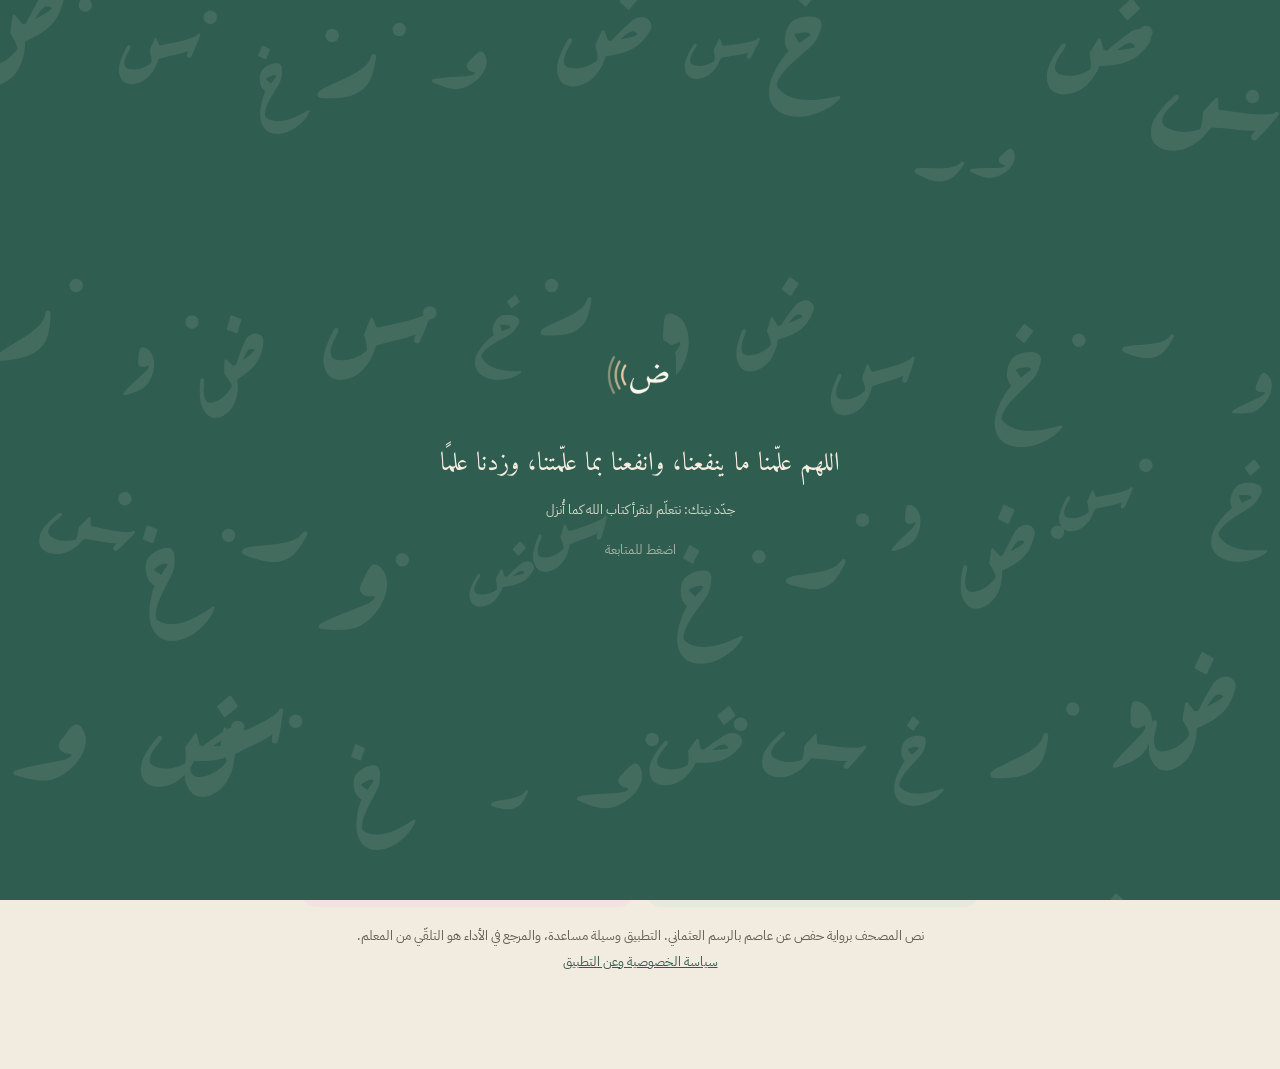
==== commit a62ab879: "Add files via upload" ====
--- a/index.html
+++ b/index.html
@@ -1,652 +1,181 @@
 <!doctype html>
-<html lang="ar">
-<head>
-<meta charset="utf-8">
+<html lang="ar" dir="rtl"><head><meta charset="utf-8">
 <meta name="viewport" content="width=device-width,initial-scale=1,viewport-fit=cover">
-<title>كيف يخرج الحرف؟ · رسوخ</title>
-<link rel="manifest" href="../manifest.webmanifest">
-<link rel="icon" href="../icons/icon-192.png">
-<link rel="stylesheet" href="../fonts/fonts.css">
-<script src="../assets/rz.js"></script>
+<meta name="theme-color" content="#2F5D50">
+<meta name="description" content="تعلّم أحكام التجويد واستعد لامتحانات المستويات باختبارات تفاعلية، مع تحدٍّ يومي ودفتر للأخطاء وقسم إضافي للحفظ. يعمل بلا إنترنت.">
+<link rel="manifest" href="manifest.webmanifest">
+<link rel="icon" href="icons/icon-192.png">
+<link rel="apple-touch-icon" href="icons/icon-192.png">
+<link rel="stylesheet" href="fonts/fonts.css">
+<link rel="stylesheet" href="assets/rz.css">
+<script src="assets/rz.js"></script>
+<script src="assets/lessons.js"></script>
+<script src="assets/changelog.js"></script>
+<script src="assets/tour.js"></script>
+<title>رسوخ · تعلّم التجويد</title>
 <style>
-/* Layout: stage (anatomy) beside a reading panel; letter keys grouped by makhraj region below. */
-:root{
-  --bg:#F3F1EC; --surface:#FFFFFF; --ink:#1E2B28; --muted:#55605C; --line:#DCD8CE;
-  --accent:#1F5C4A; --gold:#B8862E;
-  --skin:#F1D3C2; --skin-line:#B98872; --air:#FBF7F2; --bone:#E9DFC9; --bone-line:#A8946A;
-  --tongue:#D9827B; --tongue-line:#9E4E48; --tooth:#FFFFFF; --tooth-line:#9C8A66;
-  --jawf:#8A6A22; --halq:#8E3B1F; --lisan:#1F5C4A; --shafa:#1D4E6B; --khay:#5B2C4F;
-  --display:"Amiri",serif; --body:"IBM Plex Sans Arabic",Tahoma,sans-serif;
-  color-scheme:light;
-}
-@media (prefers-color-scheme:dark){:root:not([data-theme="light"]){
-  --bg:#141917; --surface:#1C2320; --ink:#EDEAE2; --muted:#A9B0AB; --line:#323B37;
-  --accent:#6CC3A4; --gold:#E0B460;
-  --skin:#5A4339; --skin-line:#9C7462; --air:#232A27; --bone:#6E644F; --bone-line:#A8946A;
-  --tongue:#C46F68; --tongue-line:#F0A9A2; --tooth:#ECE8DF; --tooth-line:#8F8264;
-  --jawf:#E0B460; --halq:#F08E68; --lisan:#6CC3A4; --shafa:#7FB6DA; --khay:#D79BC6;
-  color-scheme:dark}}
-:root[data-theme="dark"]{
-  --bg:#141917; --surface:#1C2320; --ink:#EDEAE2; --muted:#A9B0AB; --line:#323B37;
-  --accent:#6CC3A4; --gold:#E0B460;
-  --skin:#5A4339; --skin-line:#9C7462; --air:#232A27; --bone:#6E644F; --bone-line:#A8946A;
-  --tongue:#C46F68; --tongue-line:#F0A9A2; --tooth:#ECE8DF; --tooth-line:#8F8264;
-  --jawf:#E0B460; --halq:#F08E68; --lisan:#6CC3A4; --shafa:#7FB6DA; --khay:#D79BC6;
-  color-scheme:dark}
-body{background:var(--bg);color:var(--ink);font-family:var(--body);font-size:16px;line-height:1.7}
-.wrap{max-width:1180px;margin:0 auto;padding-block:28px 48px;padding-left:max(16px,env(safe-area-inset-left,0px));padding-right:max(16px,env(safe-area-inset-right,0px));display:flex;flex-direction:column;gap:22px}
-header{display:flex;flex-wrap:wrap;align-items:flex-end;justify-content:space-between;gap:12px 32px}
-.eyebrow{font-size:14px;font-weight:600;letter-spacing:.5px;color:var(--gold)}
-h1{margin:0;font-family:var(--display);font-size:clamp(40px,6vw,60px);line-height:1.15;color:var(--accent);text-wrap:balance}
-header p{margin:0;max-width:46ch;color:var(--muted)}
-.main{display:grid;grid-template-columns:minmax(0,1.55fr) minmax(0,1fr);gap:18px;align-items:start}
-@media (max-width:820px){.main{grid-template-columns:minmax(0,1fr)}}
-.stage{background:var(--surface);border:1px solid var(--line);border-radius:16px;padding:8px;position:relative}
-.stage svg{display:block;width:100%;height:auto;direction:ltr}
-.bookview{position:relative;aspect-ratio:1/1;background:#fff;border-radius:12px;overflow:hidden;direction:ltr}
-.bookview[hidden]{display:none}
-.try b{display:block;margin-bottom:2px}.try small{display:block;opacity:.75;margin-top:4px}
-.bookview img,.bookview video{position:absolute;inset:0;width:100%;height:100%;object-fit:contain;object-position:top;opacity:0;transition:opacity .3s ease;background:#fff}
-.bookview video{pointer-events:none}.bookview video.on{opacity:1}
-.bookview img.on{opacity:1}
-@media (prefers-reduced-motion:reduce){.bookview img,.bookview video{transition:none}}
-.bkcap{position:absolute;inset-inline:0;bottom:0;display:flex;justify-content:space-between;align-items:center;gap:10px;padding:10px 14px;background:linear-gradient(to top,rgba(255,255,255,.96) 60%,rgba(255,255,255,0));color:#1E2B28;direction:rtl}
-.bkcap b{font-family:var(--display);font-size:30px;line-height:1.2;color:#1F5C4A}
-.bkcap span{font-size:13px;font-weight:600;color:#55605C}
-.seg{display:inline-flex;border:1.5px solid var(--line);border-radius:999px;overflow:hidden}
-.seg button{border:0;background:var(--surface);color:var(--ink);padding:6px 16px;min-height:40px;font-size:15px;font-weight:600}
-.seg button[aria-pressed="true"]{background:var(--accent);color:var(--surface)}
-#svg[hidden]{display:none}
-.stage .bar{display:flex;flex-wrap:wrap;gap:8px;padding:6px 8px 4px}
-.panel{background:var(--surface);border:1px solid var(--line);border-radius:16px;padding:22px;display:flex;flex-direction:column;gap:14px;min-width:0}
-.panel .top{display:flex;justify-content:space-between;align-items:center;gap:10px}
-.region{font-size:14px;font-weight:600;color:var(--muted)}
-.num{min-width:46px;height:46px;border-radius:999px;display:grid;place-items:center;font-weight:700;font-size:20px;color:var(--surface);background:var(--c,var(--accent))}
-.pname{font-size:24px;font-weight:700;line-height:1.4;color:var(--c,var(--accent));text-wrap:balance}
-.pletters{font-family:var(--display);font-size:46px;font-weight:700;line-height:1.3}
-.box{background:var(--bg);border-radius:10px;padding:10px 14px;display:flex;flex-direction:column;gap:2px}
-.box b{font-size:13px;color:var(--gold)}
-.box span{font-weight:600}
-.book{font-size:16px;color:var(--ink)}
-.book small{display:block;color:var(--muted);font-size:13px}
-.try{font-size:16px;line-height:1.75}
-.sound{display:flex;flex-wrap:wrap;align-items:center;gap:8px;border:1.5px dashed var(--line);border-radius:10px;padding:10px 12px}
-.sound b{font-size:13px;color:var(--gold);width:100%}
-.sound .pill{font-size:15px}
-.sound .src{font-size:12px;color:var(--muted);width:100%}
-.sound video{width:100%;border-radius:8px;background:#000;aspect-ratio:16/9}
-.sound.empty{color:var(--muted);font-size:14px}
-.vid{font-size:14px;font-weight:600;color:var(--accent);text-decoration:underline;text-underline-offset:3px}
-.note{font-size:13px;color:var(--muted);border-top:1px solid var(--line);padding-top:10px}
-button{font-family:var(--body);cursor:pointer}
-button:focus-visible{outline:3px solid var(--gold);outline-offset:2px}
-.pill{border:1.5px solid var(--line);background:var(--surface);color:var(--ink);border-radius:999px;padding:6px 16px;min-height:40px;font-size:15px;font-weight:600}
-.pill[aria-pressed="true"]{background:var(--accent);border-color:var(--accent);color:var(--surface)}
-.vowels{display:flex;gap:8px;flex-wrap:wrap;align-items:center}
-.vowels[hidden]{display:none!important}
-.vowels .v{font-family:var(--display);font-size:26px;min-width:64px;padding:2px 14px}
-.groups{display:grid;grid-template-columns:repeat(auto-fill,minmax(250px,1fr));gap:12px}
-.grp{background:var(--surface);border:1px solid var(--line);border-radius:14px;padding:12px 14px;display:flex;flex-direction:column;gap:8px}
-.grp h3{margin:0;font-size:14px;font-weight:700;color:var(--gc)}
-.keys{display:flex;flex-wrap:wrap;gap:6px}
-.k{font-family:var(--display);font-size:26px;font-weight:700;min-width:48px;min-height:48px;border-radius:10px;border:2px solid var(--gc);background:var(--surface);color:var(--ink);line-height:1;padding:4px 8px}
-.k.sm{font-family:var(--body);font-size:14px}
-.k[aria-pressed="true"]{background:var(--gc);color:var(--surface)}
-.lb2{font-family:var(--body);font-size:14px;font-weight:700}
-.lbl{font-family:var(--body);font-size:13px;font-weight:600;fill:var(--muted)}
-@media (prefers-reduced-motion:reduce){.pulse{animation:none!important}}
-.pulse{animation:pl 1.2s ease-in-out infinite;transform-box:fill-box;transform-origin:center}
-@keyframes pl{0%,100%{opacity:.95}50%{opacity:.45}}
-.flow{stroke-dasharray:6 8;animation:fl 1s linear infinite}
-@keyframes fl{to{stroke-dashoffset:-28}}
-.apptop{display:flex;align-items:center;gap:10px;margin-bottom:6px}
-.apptop .back svg{width:24px;height:24px}.apptop .back{width:44px;height:44px;border-radius:12px;display:flex;align-items:center;justify-content:center;color:var(--ink);text-decoration:none;font-size:22px}
-.tabs{display:flex;gap:6px;background:var(--line);padding:4px;border-radius:14px;flex-grow:1;max-width:520px}
-.tabs a{flex:1;text-align:center;padding:8px 4px;border-radius:10px;text-decoration:none;color:var(--ink);font-weight:600;font-size:14px}
-.tabs a[aria-current]{background:var(--surface);color:var(--accent);box-shadow:0 1px 3px rgba(0,0,0,.08)}
+.hero-top{display:flex;align-items:center;justify-content:space-between;gap:8px}
+.foot{font-size:13px;color:var(--muted);text-align:center;display:flex;flex-direction:column;gap:4px}
+.dwrap{position:relative}
+.dwrap .rz-hero{padding-top:18px}
+.frz{position:absolute;top:14px;left:14px;z-index:2;width:40px;height:40px;border-radius:12px;border:none;background:rgba(244,237,224,.16);font-size:20px;line-height:1;cursor:pointer;display:flex;align-items:center;justify-content:center}
+.frz.on{background:#DCEBF5;box-shadow:0 0 0 2px #8FC3E6}
+.dwrap #streak{margin-inline-end:50px}
+.gbar{display:flex;align-items:center;gap:10px;font-size:13px}
+.gbar .rz-bar{flex-grow:1;background:rgba(244,237,224,.25)}.gbar .rz-bar i{background:#C9AE8E}
+.short{display:grid;grid-template-columns:repeat(4,minmax(0,1fr));gap:8px}
+.short a{position:relative;display:flex;flex-direction:column;align-items:center;gap:6px;text-decoration:none;color:var(--ink);font-size:12.5px;font-weight:600;text-align:center;line-height:1.35}
+.short .ic{width:52px;height:52px;border-radius:16px;display:flex;align-items:center;justify-content:center}
+.short .ic svg{width:24px;height:24px}
+.short .done .ic{box-shadow:0 0 0 2px var(--good)}
+.short .dot{position:absolute;top:-4px;left:calc(50% - 34px);min-width:20px;height:20px;padding:0 5px;border-radius:10px;background:var(--bad,#B4443A);color:#fff;font-size:11px;display:flex;align-items:center;justify-content:center}
+.s1 .ic{background:var(--wine-soft);color:var(--wine)}.s2 .ic{background:var(--ocean-soft);color:var(--ocean)}
+.s3 .ic{background:var(--bad-soft,#F6E0DD);color:var(--bad-ink,#8A2D25)}.s4 .ic{background:var(--sage-soft);color:var(--sage)}
+.resume{border:2px solid var(--ocean)}
+.resume .rz-ic{background:var(--ocean-soft)!important;color:var(--ocean)!important}
+.rz-grid .rz-tile{min-height:104px}
+.ios{display:flex;gap:10px;align-items:flex-start;background:var(--accent-soft);border-radius:var(--r);padding:12px 14px;font-size:14px;line-height:1.7}
+.ios button{border:none;background:none;font-size:18px;color:var(--muted);cursor:pointer;padding:0 4px}
 </style>
-
-</head>
-<body>
-<div class="wrap" dir="rtl">
-<nav class="apptop"><a class="back" href="../" aria-label="رجوع" data-icon="back"></a><div class="tabs"><a href="./" aria-current="page">الصوت والصورة</a><a href="../imara/">عمارة الحروف</a><a href="../sifat/">عمارة الصفات</a></div></nav>
-<header>
-  <div>
-    <h1>كيف يخرج الحرف؟</h1>
-  </div>
-  <p>اختر حرفًا لترى اللسان ينتقل إلى مخرج الحرف.</p>
-</header>
-
-<div class="main">
-  <div class="stage">
-    <div class="bookview" id="bookView">
-      <img id="bkA" alt="" decoding="async"><img id="bkB" alt="" decoding="async"><video id="bkV" muted playsinline preload="auto" aria-hidden="true"></video>
-      <div class="bkcap"><b id="bkLab"></b><span id="bkPg"></span></div>
-    </div>
-    <svg id="svg" hidden viewBox="18 122 630 566" role="img" aria-label="مقطع جانبي للرأس يتحرك فيه اللسان والشفتان والحنك اللحمي" style="background:#FBF8EF;border-radius:12px">
-      <defs>
-        <pattern id="dots" width="9" height="9" patternUnits="userSpaceOnUse"><rect width="9" height="9" fill="#E4E294"/><circle cx="2" cy="3" r="1" fill="#B9B65A"/><circle cx="6.5" cy="7" r=".8" fill="#C6C26A"/></pattern>
-        <linearGradient id="gNose" x1="0" y1="0" x2="1" y2="1"><stop offset="0" stop-color="#B24456"/><stop offset="1" stop-color="#7C2334"/></linearGradient>
-        <linearGradient id="gAir" x1="0" y1="0" x2="0" y2="1"><stop offset="0" stop-color="#1A0E12"/><stop offset=".55" stop-color="#21141C"/><stop offset="1" stop-color="#2A2248"/></linearGradient>
-        <radialGradient id="gTongue" cx=".55" cy=".25" r=".85"><stop offset="0" stop-color="#E06A78"/><stop offset=".6" stop-color="#C4475A"/><stop offset="1" stop-color="#9A2E43"/></radialGradient>
-        <linearGradient id="gWall" x1="0" y1="0" x2="1" y2="0"><stop offset="0" stop-color="#5E1A2B"/><stop offset="1" stop-color="#9B3446"/></linearGradient>
-        <linearGradient id="gSkin" x1="0" y1="0" x2="1" y2="0"><stop offset="0" stop-color="#F5D766"/><stop offset="1" stop-color="#EDC54C"/></linearGradient>
-      </defs>
-      <!-- head -->
-      <path fill="url(#gSkin)" d="M215,120 C190,160 130,200 86,222 Q64,232 72,247 Q80,259 104,256 Q112,266 118,282 L176,296 L184,440 L176,524 C230,540 290,550 318,575 C330,610 334,650 336,690 L660,690 L660,120 Z"/>
-      <!-- nasal cavity (khayshum) -->
-      <path fill="url(#gNose)" stroke="#5A1624" stroke-width="1.5" d="M104,256 C114,238 142,214 182,200 C262,170 420,168 500,182 C560,192 598,214 604,250 L604,264 C560,252 500,247 452,246 C400,244 300,252 228,268 C190,268 140,264 112,262 Z"/>
-      <!-- air: mouth + throat -->
-      <path id="air" fill="url(#gAir)" d="M604,262 L604,690 L570,690 L570,522 C566,512 562,505 558,500 C500,516 380,514 300,497 C252,484 224,458 214,432 L203,378 L150,374 L104,363 L150,352 L196,350 L210,296 L222,298 C246,280 272,271 332,259 C400,256 452,252 470,252 C540,250 590,256 604,262 Z"/>
-      <!-- back wall of the throat -->
-      <path fill="url(#gWall)" stroke="#4A1220" stroke-width="1.2" d="M604,206 C612,240 614,300 612,400 L612,690 L630,690 L630,206 C624,200 610,200 604,206 Z"/>
-      <!-- hard palate + maxilla (bone) -->
-      <path fill="url(#dots)" stroke="#8F8A3A" stroke-width="1.5" d="M112,262 C140,264 190,268 228,268 C300,252 400,244 452,246 L456,260 C400,256 332,259 272,271 C246,280 234,290 222,298 L206,292 C180,290 140,288 118,282 Z"/>
-      <!-- mandible (bone) -->
-      <path fill="url(#dots)" stroke="#8F8A3A" stroke-width="1.5" d="M214,432 C224,458 252,484 300,497 L304,522 C262,530 214,530 190,516 C180,490 184,458 199,434 Z"/>
-      <!-- gums -->
-      <path fill="#E2808B" stroke="#8E3A46" stroke-width="1" d="M204,289 L223,297 L214,318 L201,312 Z"/>
-      <path fill="#E2808B" stroke="#8E3A46" stroke-width="1" d="M198,436 L215,433 L209,410 L196,413 Z"/>
-      <!-- velum -->
-      <path id="velum" fill="#D86B78" stroke="#6E1F2E" stroke-width="1.6"/>
-      <!-- hyoid, epiglottis, vocal folds -->
-      <ellipse cx="546" cy="532" rx="13" ry="7" fill="#EBCB4F" stroke="#8C6E12" stroke-width="1.2"/>
-      <path fill="#EBCB4F" stroke="#8C6E12" stroke-width="1.4" d="M570,526 C571,500 578,478 596,456 C592,482 586,506 582,528 Z"/>
-      <path id="vfF" fill="#E8909A" stroke="#7A2433" stroke-width="1.2"/>
-      <path id="vfB" fill="#E8909A" stroke="#7A2433" stroke-width="1.2"/>
-      <!-- airflow -->
-      <path id="flowMouth" class="flow" fill="none" stroke="#FFFFFF" stroke-width="3" opacity="0"/>
-      <path id="flowNose" class="flow" fill="none" stroke="#FFE08A" stroke-width="3" opacity="0" d="M587,600 L587,300 C585,240 560,212 500,204 C400,194 250,196 170,212 C140,220 118,236 102,252"/>
-      <!-- upper side teeth (canine → molars), seen beyond the midline -->
-      <g id="molars" fill="#F3EFE2" stroke="#8C8778" stroke-width="1.2"><path d="M232,295 L245,295 L244,307 Q242,312 238,309 Q235,312 233,307 Z"/><path d="M247,286 L262,286 L261,298 Q258,303 254,300 Q251,303 248,298 Z"/><path d="M264,278 L281,278 L280,290 Q277,295 272,292 Q268,295 265,290 Z"/><path d="M283,273 L300,273 L299,285 Q296,290 292,287 Q287,290 284,285 Z"/><path d="M302,269 L324,269 L323,284 Q318,289 313,286 Q308,289 303,284 Z"/><path d="M326,265 L350,265 L349,280 Q344,285 338,282 Q332,285 327,280 Z"/><path d="M352,263 L376,263 L375,278 Q370,283 364,280 Q358,283 353,278 Z"/></g>
-      <text x="320" y="306" text-anchor="middle" class="lb2" fill="#E9E4D4" style="font-size:10px">الأضراس العليا</text>
-      <!-- tongue -->
-      <path id="tongue" fill="url(#gTongue)" stroke="#6E1F2E" stroke-width="2"/>
-      <g id="tlines" stroke="#F3A3AC" stroke-width="1.3" stroke-linecap="round" opacity=".55" fill="none"></g>
-      <path id="tongueTop" fill="none" stroke="#F6B9C0" stroke-width="2.5" opacity=".7" stroke-linecap="round"/>
-      <!-- teeth -->
-      <path fill="#FFFFFF" stroke="#6E6A5E" stroke-width="1.5" d="M190,296 C188,318 184,340 179,358 Q183,367 193,364 C200,348 212,334 223,322 C224,312 220,302 212,296 C205,293 196,293 190,296 Z"/>
-      <path fill="none" stroke="#C9C3B0" stroke-width="1" d="M199,312 C195,328 191,343 187,356"/>
-      <path id="lowTooth" fill="#FFFFFF" stroke="#6E6A5E" stroke-width="1.5" d="M186,373 Q191,366 199,368 C207,383 214,398 218,414 C214,424 206,428 198,426 C193,410 189,392 186,373 Z"/>
-      <path fill="none" stroke="#C9C3B0" stroke-width="1" d="M194,378 C197,390 200,400 203,410"/>
-      <!-- lips -->
-      <path id="upLip" fill="#F2CF5B" stroke="#3A2A10" stroke-width="1.6"/>
-      <path id="loLip" fill="#F2CF5B" stroke="#3A2A10" stroke-width="1.6"/>
-      <path id="upVer" fill="#D9737F" stroke="#8E3A46" stroke-width="1"/>
-      <path id="loVer" fill="#D9737F" stroke="#8E3A46" stroke-width="1"/>
-      <!-- profile line -->
-      <path fill="none" stroke="#3A2A10" stroke-width="2" d="M215,120 C190,160 130,200 86,222 Q64,232 72,247 Q80,259 104,256 Q112,266 118,282"/>
-      <path fill="none" stroke="#3A2A10" stroke-width="2" d="M176,524 C230,540 290,550 318,575 C330,610 334,650 336,690"/>
-      <path fill="none" stroke="#7A5A10" stroke-width="1.4" opacity=".6" d="M78,238 Q92,244 104,256"/>
-      <!-- sound waves at the lips -->
-      <g id="waves" fill="none" stroke="#2B2B2B" stroke-width="2.4" stroke-linecap="round" opacity="0">
-        <path d="M72,344 Q62,360 72,376"/><path d="M62,336 Q48,360 62,384"/><path d="M52,328 Q34,360 52,392"/>
-      </g>
-      <!-- labels -->
-      <text x="330" y="204" text-anchor="middle" class="lb2" fill="#FFF3F4">الخيشوم</text>
-      <text x="370" y="440" text-anchor="middle" class="lb2" fill="#FFE7EA">اللسان</text>
-      <text x="589" y="640" text-anchor="middle" class="lb2" fill="#E6E2FF" transform="rotate(-90 589 640)">الحلق</text>
-      <!-- parts of the upper palate (front → back), drawn on the roof surface -->
-      <g id="palParts" font-family="IBM Plex Sans Arabic, sans-serif" font-size="10.5" font-weight="700">
-        <path d="M223,301 C230,293 237,286 245,281" fill="none" stroke="#F58FA0" stroke-width="5" stroke-linecap="round"/>
-        <path d="M246,280 C262,273 280,268 300,264" fill="none" stroke="#F2C14E" stroke-width="5" stroke-linecap="round"/>
-        <path d="M252,280 q3,-6 6,0 M266,275 q3,-6 6,0 M280,271 q3,-6 6,0" fill="none" stroke="#8A6A10" stroke-width="1.2"/>
-        <path d="M301,264 C340,257 400,255 438,256" fill="none" stroke="#7FC0E8" stroke-width="5" stroke-linecap="round"/>
-        <path d="M440,256 L460,259" fill="none" stroke="#B9E3A0" stroke-width="5" stroke-linecap="round"/>
-        <g stroke="#FFFFFF" stroke-width="1" opacity=".9">
-          <line x1="236" y1="286" x2="236" y2="266"/><line x1="272" y1="270" x2="284" y2="249"/>
-          <line x1="380" y1="256" x2="380" y2="242"/><line x1="450" y1="257" x2="462" y2="219"/>
-        </g>
-        <text x="236" y="263" text-anchor="middle" fill="#FFD3DA">اللثة</text>
-        <text x="292" y="246" text-anchor="middle" fill="#FFE6A6">الغار (النِّطع)</text>
-        <text x="380" y="238" text-anchor="middle" fill="#CDEBFF">الحنك العظمي (الصلب)</text>
-        <text x="462" y="214" text-anchor="middle" fill="#DDF5CF">منطقة الكاف</text>
-        <text x="528" y="287" text-anchor="middle" fill="#6E1F2E" style="font-size:9.5px">الحنك اللحمي</text>
-        <g id="uvLab"><line id="uvLine" stroke="#FFFFFF" stroke-width="1"/><text id="uvText" text-anchor="start" fill="#FFFFFF">اللهاة</text></g>
-      </g>
-      <!-- lip labels -->
-      <g font-family="IBM Plex Sans Arabic, sans-serif" font-size="10" font-weight="700" fill="#3A2A10">
-        <text x="76" y="316" text-anchor="end" style="font-size:9px">الشفة العليا</text>
-        <text x="76" y="420" text-anchor="end" style="font-size:9px">الشفة السفلى</text>
-        <text x="232" y="352" text-anchor="start" fill="#E9E4D4">الثنايا</text>
-      </g>
-      <path id="band" fill="none" stroke="#36D1FF" stroke-width="9" stroke-linecap="round" opacity="0" d="M268,289 L374,277"/>
-      <!-- contact highlight -->
-      <g id="hit" opacity="0">
-        <circle id="hitS" r="17" fill="none" stroke="#000" stroke-width="7" opacity=".55" class="pulse"/>
-        <circle id="hitC" r="17" fill="none" stroke="#FFFFFF" stroke-width="3.5" class="pulse"/>
-        <circle id="hitD" r="5.5" fill="#36D1FF" stroke="#000" stroke-width="1"/>
-      </g>
-      <!-- glottis inset -->
-      <g id="glot" opacity="0" transform="translate(430 618)">
-        <rect x="-62" y="-46" width="124" height="80" rx="10" fill="#FFFFFF" stroke="#3A2A10"/>
-        <text x="0" y="-28" text-anchor="middle" class="lb2" fill="#3A2A10" style="font-size:12px">الوتران من أعلى</text>
-        <path id="gL" fill="#E8909A" stroke="#7A2433"/>
-        <path id="gR" fill="#E8909A" stroke="#7A2433"/>
-        <text id="gT" x="0" y="28" text-anchor="middle" class="lb2" fill="#3A2A10" style="font-size:12px"></text>
-      </g>
-      <rect x="20" y="124" width="626" height="562" rx="14" fill="none" stroke="#2B2B2B" stroke-width="3"/>
-    </svg>
-    <div class="bar">
-      <div class="seg" role="group" aria-label="طريقة العرض" hidden style="display:none"><button type="button" id="vBook" aria-pressed="true">الصورة</button><button type="button" id="vAnim" aria-pressed="false">رسمة متحرّكة</button></div>
-      <button type="button" class="pill" id="restBtn" hidden style="display:none">وضع السكون</button>
-      <button type="button" class="pill" id="replay">↻ أعد الحركة</button>
-      <button type="button" class="pill" id="auto" aria-pressed="false">▶ عرض تلقائي للمخارج</button>
-      <button type="button" class="pill" id="partsBtn" aria-pressed="true" hidden>أجزاء الحنك</button>
-      <div class="vowels" id="vowels" hidden data-off="1">
-        <span class="region">حركة الهمزة قبل الراء:</span>
-        <button type="button" class="pill v" data-v="fath" aria-pressed="true">أَرْ</button>
-        <button type="button" class="pill v" data-v="damm" aria-pressed="false">أُرْ</button>
-        <button type="button" class="pill v" data-v="kasr" aria-pressed="false">إِرْ</button>
-      </div>
-      <div class="vowels" id="lams" hidden>
-        <span class="region">اللام:</span>
-        <button type="button" class="pill lv" data-l="thin" aria-pressed="true" style="font-size:15px">مرقّقة</button>
-        <button type="button" class="pill lv" data-l="thick" aria-pressed="false" style="font-size:15px">مفخّمة (في اسم الجلالة)</button>
+</head><body data-nav="home">
+<main class="rz-main">
+  <header class="rz-between">
+    <div class="rz-greet">
+      <span class="logo"><img src="icons/icon-192.png" alt="شعار رسوخ"></span>
+      <div style="display:flex;flex-direction:column;min-width:0">
+        <h1 class="rz-title" style="line-height:1.35;font-size:19px" id="hello">السلام عليكم</h1>
+        <span class="rz-meta">رسوخ · تعلّم التجويد</span>
       </div>
     </div>
+    <a class="rz-lvl" href="progress.html" id="lvl" aria-label="مستواك"></a>
+  </header>
+
+  <div id="ios" class="ios" hidden><span style="flex-grow:1">ثبّت رسوخ على شاشتك: افتحه في <b>سفاري</b>، اضغط زر المشاركة <b>⬆︎</b> أسفل الشاشة، ثم <b>«إضافة إلى الشاشة الرئيسية»</b>.</span><button type="button" id="iosX" aria-label="إخفاء">×</button></div>
+
+  <div class="dwrap">
+    <a class="rz-hero" href="library/#/daily" id="daily" data-pattern="11">
+      <div class="hero-top"><span class="rz-meta">تحدّي اليوم</span><span class="rz-badge" id="streak" hidden style="background:#C9AE8E;color:#2E2214"><span data-icon="flame" style="display:flex;width:14px;height:14px"></span><span></span></span></div>
+      <b style="font-size:22px" id="dailyT">٥ أسئلة من دروسك</b>
+      <div class="gbar"><span id="goalT">هدفك</span><div class="rz-bar"><i id="goalBar"></i></div><span id="goalS"></span></div>
+      <div class="hero-top"><span class="rz-meta" id="dailyS">دقيقتان تقريبًا</span><span class="rz-cta" id="dailyB">ابدأ</span></div>
+    </a>
+    <button type="button" class="frz" id="frz" aria-label="وضع التجميد" title="وضع التجميد">❄️</button>
   </div>
 
-  <aside class="panel" id="panel" aria-live="polite">
-    <div class="top"><span class="region" id="pRegion"></span><span class="num" id="pNum"></span></div>
-    <div class="pname" id="pName"></div>
-    <div class="pletters" id="pLetters"></div>
-    <div class="box" hidden style="display:none"><b>موضع المخرج في سقف الفم والأسنان العليا (منظر من أسفل)</b>
-      <svg id="arch" viewBox="0 0 240 222" style="width:100%;max-width:300px;align-self:center;background:#FBF8EF;border-radius:10px;direction:ltr" role="img" aria-label="سقف الفم والأسنان العليا من أسفل مع موضع المخرج"></svg>
-      <span id="archNote" style="font-size:13px;font-weight:500;color:var(--muted)"></span></div>
-    <div class="box"><b>عضوا النطق</b><span id="pOrgans"></span></div>
-    <div class="box"><b>وضع الأعضاء عند النطق</b><span id="pMove"></span></div>
-    <div class="book" id="pBook"></div>
-    <div class="try" id="pTry"></div>
-    <div class="sound" id="pSound"></div>
-    <a class="vid" id="pShaher" target="_blank" rel="noopener"></a>
-    <a class="vid" id="pVid" target="_blank" rel="noopener"></a>
-    <div class="note" id="pNote"></div>
-  </aside>
-</div>
+  <a class="rz-list-btn resume" id="resume" hidden href="library/#/resume">
+    <span class="rz-ic" data-icon="resume"></span>
+    <span class="grow"><b>أكمل اختبارك</b><span class="rz-meta" id="resumeS"></span></span>
+    <span data-icon="chev" style="width:20px;height:20px;color:var(--muted);display:flex"></span>
+  </a>
 
-<div class="groups" id="groups"></div>
-</div>
+  <nav class="short" aria-label="اختصارات">
+    <a class="s1" href="library/#/riddle" id="riddle"><span class="ic" data-icon="puzzle"></span>حزورة اليوم</a>
+    <a class="s2" href="library/#/wheel" id="speed"><span class="ic" data-icon="bolt"></span>دولاب التجويد</a>
+    <a class="s3" href="library/#/mistakes" id="mist"><span class="ic" data-icon="mistake"></span>دفتر أخطائي</a>
+    <a class="s4" href="hifz/#review" id="hifzR"><span class="ic" data-icon="hifz"></span>مراجعة الحفظ</a>
+  </nav>
 
-<script>const AUDIO={}; // يُملأ عند وصول تسجيلات الشيخ</script>
+  <h2 class="rz-h">الأقسام</h2>
+  <nav class="rz-grid" aria-label="أقسام التطبيق">
+    <a class="rz-tile c-green" href="library/"><span data-icon="book"></span><b>مكتبة الاختبارات</b><span class="rz-meta">اختبار لكل باب</span></a>
+    <a class="rz-tile c-wine" href="library/#/path"><span data-icon="path"></span><b>مسار الدروس</b><span class="rz-meta">درسًا بعد درس</span></a>
+    <a class="rz-tile c-sand" href="library/#/exam"><span data-icon="timer"></span><b>اختبر استعدادك</b><span class="rz-meta">امتحان كامل من ١٠٠</span></a>
+    <a class="rz-tile c-ocean" href="makharij/"><span data-icon="wave"></span><b>كيف يخرج الحرف؟</b><span class="rz-meta">المخارج بالصوت والصورة</span></a>
+    <a class="rz-tile c-sage" href="hifz/"><span data-icon="hifz"></span><b>مساعد الحفظ</b><span class="rz-meta">المتشابهات والتسميع</span></a>
+    <a class="rz-tile c-wine" href="library/#/share"><span data-icon="share"></span><b>للمعلّم</b><span class="rz-meta">صمّم اختبارًا وشاركه</span></a>
+  </nav>
+
+  <footer class="foot">
+    <span>نص المصحف برواية حفص عن عاصم بالرسم العثماني. التطبيق وسيلة مساعدة، والمرجع في الأداء هو التلقّي من المعلم.</span>
+    <a href="privacy.html">سياسة الخصوصية وعن التطبيق</a>
+  </footer>
+</main>
 <script>
 (function(){
-const ar = n => String(n).replace(/[0-9]/g, d => '٠١٢٣٤٥٦٧٨٩'[d]);
-// ---------- shapes ----------
-const REST = {P:[[210,392],[245,366],[300,343],[370,331],[440,333],[498,350],[538,386],[556,432],[562,478]], lips:[92,352,94,363], v:0, g:1};
-function T(over, base){ // build target from rest with point overrides
-  const b = base || REST;
-  const P = b.P.map(p=>p.slice());
-  (over.P||[]).forEach(([i,x,y])=>{P[i]=[x,y];});
-  return {P, lips: over.lips || b.lips.slice(), v: over.v ?? 0, g: over.g ?? 1};
-}
-const LIPS = {neutral:[92,352,94,363], closed:[94,357,95,358], round:[78,352,80,363], spread:[98,350,100,367], open:[90,346,92,382], fa:[94,350,176,361]};
-const BACK_UP = [[3,375,312],[4,445,290],[5,500,298],[6,542,345]]; // istila' of the back of the tongue
-
-// ---------- makharij data ----------
-const C = {jawf:'--jawf',halq:'--halq',lisan:'--lisan',shafa:'--shafa',khay:'--khay'};
-const M = {
- 1:{n:'الجوف',r:'الجوف',c:'jawf',l:'ا و ي (المدّية)',o:'مخرج مقدّر: هواء الحلق والفم',
-   b:'للجوف ألفٌ وأختاها، وهي حروف مدٍّ للهواء تنتهي.',hit:null},
- 2:{n:'أقصى الحلق',r:'الحلق',c:'halq',l:'ء هـ',o:'الوتران الصوتيان',
-   b:'أبعده من الفم، وأقربه مما يلي الصدر، ويخرج منه الهمزة والهاء، والهمزة أدخل من الهاء.',hit:[586,601]},
- 3:{n:'وسط الحلق',r:'الحلق',c:'halq',l:'ع ح',o:'لسان المزمار مع الجدار الخلفي للحلق',
-   b:'يخرج منه العين والحاء المهملتان، والعين أقرب إلى أقصى الحلق من الحاء.',hit:[592,470]},
- 4:{n:'أدنى الحلق',r:'الحلق',c:'halq',l:'غ خ',o:'جذر اللسان + الحنك اللحمي (مع اللهاة)',
-   b:'أقربه مما يلي الفم، ويخرج منه الغين والخاء المعجمتان، والغين أدخل من الخاء.',hit:[567,318]},
- 5:{n:'أقصى اللسان · لهوية',r:'اللسان',c:'lisan',l:'ق',o:'أقصى اللسان + الحنك الأعلى اللحمي',
-   b:'تخرج من أقصى اللسان مما يلي الحلق، مع ما يحاذيه من الحنك.',hit:[506,276]},
- 6:{n:'أقصى اللسان · لهوية',r:'اللسان',c:'lisan',l:'ك',o:'أقصى اللسان + الحنك الصلب',
-   b:'تخرج من أقصى اللسان، تحت مخرج القاف، مع ما يحاذيه من الحنك.',hit:[450,257]},
- 7:{n:'وسط اللسان · شجرية',r:'اللسان',c:'lisan',l:'ج ش ي',o:'وسط اللسان + الحنك الأعلى',
-   b:'يخرج منه الجيم والشين والياء غير المدّية، مع ما يليه من الحنك.',hit:[362,257]},
- 8:{n:'حافة اللسان',r:'اللسان',c:'lisan',l:'ض',o:'حافة اللسان + أصول الأضراس العليا',
-   b:'تخرج من إحدى حافتي اللسان، مع أصول الأضراس العليا، من الضاحك حتى الناجذ، وخروجها من الحافة اليسرى أيسر.',hit:[320,283]},
- 9:{n:'أدنى حافة اللسان · ذلقية',r:'اللسان',c:'lisan',l:'ل',o:'أدنى حافة اللسان إلى منتهى طرفه + لثة الأسنان العليا',
-   b:'تخرج من أدنى إحدى حافتي اللسان إلى منتهى طرفه، مع ما يحاذيه من لثة الأسنان العليا، من الضاحك إلى الثنية.',hit:[236,290]},
- 10:{n:'طرف اللسان · ذلقية',r:'اللسان',c:'lisan',l:'ن',o:'طرف اللسان + لثة الأسنان العليا',
-   b:'تخرج من طرف اللسان مع لثة الأسنان العليا.',hit:[230,295]},
- 11:{n:'طرف اللسان مع ظهره · ذلقية',r:'اللسان',c:'lisan',l:'ر',o:'طرف اللسان مع شيء من ظهره + لثة الثنايا العليا',
-   b:'تخرج من طرف اللسان، بُعيد مخرج النون، مائلة إلى ظهر اللسان قليلاً، مع ما يليه من لثة الأسنان العليا.',hit:[242,286]},
- 12:{n:'نطعية',r:'اللسان',c:'lisan',l:'ط د ت',o:'طرف اللسان + أصول الثنايا العليا',
-   b:'تخرج من طرف اللسان مع أصول الثنايا العليا، ويستعلي مع الطاء أقصى اللسان.',hit:[221,318]},
- 13:{n:'أسلية · حروف الصفير',r:'اللسان',c:'lisan',l:'ص ز س',o:'طرف اللسان + فُويق الثنايا السفلى',
-   b:'تخرج من طرف اللسان مع فُويق الثنايا السفلى، ويستعلي مع الصاد أقصى اللسان. وصوت الصفير يخرج من الفراغ بين الثنايا العليا والسفلى.',hit:[202,375]},
- 14:{n:'لثوية',r:'اللسان',c:'lisan',l:'ظ ذ ث',o:'طرف اللسان + أطراف الثنايا العليا',
-   b:'تخرج من طرف اللسان مع أطراف الثنايا العليا، ويستعلي مع الظاء أقصى اللسان.',hit:[185,363]},
- 15:{n:'باطن الشفة السفلى',r:'الشفتان',c:'shafa',l:'ف',o:'باطن الشفة السفلى + أطراف الثنايا العليا',
-   b:'باطن الشفة السفلى مع أطراف الثنايا العليا: يخرج منها حرف الفاء.',hit:[182,362]},
- 16:{n:'الشفتان',r:'الشفتان',c:'shafa',l:'ب م و',o:'الشفة العليا + الشفة السفلى',
-   b:'يخرج من الشفتين حال انطباقهما الميم والباء، وحال انضمامهما مع انفراجهما قليلاً الواو غير المدّية.',hit:[96,358]},
- 17:{n:'الخيشوم',r:'الخيشوم',c:'khay',l:'الغنّة',o:'الخيشوم: الفتحة المتصلة من أعلى الأنف إلى الحلق',
-   b:'الخيشوم هو مخرج الغنّة في النون والميم. والغنّة ليست حرفاً، ولكن لكثرة استعمالها جعلوا لها مخرجاً.',hit:[300,200]}
-};
-
-// per-letter pose, motion text and practice syllable
-const L = {
- 'ا':{m:1,t:T({P:[[1,248,372],[2,300,358],[3,370,352],[4,440,350],[5,498,362]],lips:LIPS.open}),mv:'اللسان منخفض والفم مفتوح، والصوت يجري في الجوف بلا اعتماد على موضع.',tr:'أَا',flow:'a'},
- 'و المدّية':{m:1,t:T({P:[[3,370,322],[4,440,305],[5,498,318]],lips:LIPS.round}),mv:'الشفتان مستديرتان، والصوت يجري في الجوف ويخرج من بينهما.',tr:'أُو',flow:'w'},
- 'ي المدّية':{m:1,t:T({P:[[1,245,340],[2,300,300],[3,370,290],[4,440,310]],lips:LIPS.spread}),mv:'وسط اللسان مرتفع نحو الحنك دون أن يلتصق، والصوت يجري فوقه.',tr:'إِي',flow:'y'},
- 'ء':{m:2,t:T({}),mv:'اللسان مستقر، والوتران الصوتيان ينطبقان تماماً في الهمزة الساكنة.',tr:'أَأْ',g:0},
- 'هـ':{m:2,t:T({}),mv:'اللسان مستقر، والوتران منفتحان جزئياً فيجري النَّفَس (همس).',tr:'أَهْ',g:.45},
- 'ع':{m:3,t:T({P:[[6,556,384],[7,574,432],[5,505,352]]}),mv:'جذر اللسان يرجع قليلاً نحو الجدار الخلفي للحلق في منطقة لسان المزمار.',tr:'أَعْ'},
- 'ح':{m:3,t:T({P:[[6,554,384],[7,572,432],[5,504,352]]}),mv:'كالعين، مع جريان النَّفَس (همس).',tr:'أَحْ'},
- 'غ':{m:4,t:T({P:[[4,452,296],[5,524,296],[6,560,323],[7,566,410]]}),mv:'أقصى اللسان وجذره يرتفعان نحو الحنك اللحمي واللهاة، والغين أدخل من الخاء.',tr:'أَغْ'},
- 'خ':{m:4,t:T({P:[[4,450,300],[5,520,300],[6,558,326],[7,566,412]]}),mv:'كالغين، مع جريان النَّفَس (همس).',tr:'أَخْ'},
- 'ق':{m:5,t:T({P:[[3,385,310],[4,450,286],[5,506,281],[6,546,330],[7,558,410]]}),mv:'أقصى اللسان مما يلي الحلق يرتفع ويلتصق بالحنك اللحمي.',tr:'أَقْ'},
- 'ك':{m:6,t:T({P:[[2,305,318],[3,382,284],[4,450,262],[5,502,298],[6,540,360]]}),mv:'أقصى اللسان يلتصق بالحنك أمام مخرج القاف قليلاً (تحته).',tr:'أَكْ'},
- 'ج':{m:7,t:T({P:[[1,248,318],[2,300,284],[3,362,262],[4,440,284],[5,498,330]]}),mv:'وسط اللسان يرتفع ويلتصق بالحنك الصلب.',tr:'أَجْ'},
- 'ش':{m:7,t:T({P:[[1,248,322],[2,300,288],[3,362,269],[4,440,288],[5,498,330]]}),mv:'وسط اللسان يقترب من الحنك ويبقى مجرى ينتشر فيه الهواء (التفشّي).',tr:'أَشْ'},
- 'ي':{m:7,t:T({P:[[1,248,326],[2,300,292],[3,362,271],[4,440,292],[5,498,334]],lips:LIPS.spread}),mv:'وسط اللسان يرتفع نحو الحنك (الياء غير المدّية).',tr:'أَيْ'},
- 'ض':{m:8,t:T({P:[[0,214,330],[1,248,300],[2,310,276],[3,375,266],[4,445,268],[5,500,292],[6,542,345]]}),mv:'اللسان كله يرتفع وينطبق على الحنك (إطباق واستعلاء)، وحافته تلتقي بأصول الأضراس العليا على الجانب.',tr:'أَضْ',molars:true},
- 'ل':{m:9,t:T({P:[[0,236,292],[1,266,298],[2,315,316]]}),mv:'طرف اللسان وأدنى حافته يلتصقان بلثة الأسنان العليا، ويجري الصوت من جانبي اللسان.',tr:'أَلْ'},
- 'ن':{m:10,t:T({P:[[0,230,298],[1,262,304],[2,310,322]],v:1}),mv:'طرف اللسان يلتصق بلثة الأسنان العليا، والحنك اللحمي ينخفض فيجري صوت الغنّة إلى الخيشوم.',tr:'أَنْ',nasal:true},
- 'ط':{m:12,t:T({P:[[0,221,321],[1,252,318],[2,305,304],[3,375,300],[4,445,282],[5,502,292],[6,542,340]]}),mv:'طرف اللسان يلتصق بأصول الثنايا العليا، ويستعلي أقصى اللسان وينطبق.',tr:'أَطْ'},
- 'د':{m:12,t:T({P:[[0,221,321],[1,252,324],[2,305,332]]}),mv:'طرف اللسان يلتصق بأصول الثنايا العليا.',tr:'أَدْ'},
- 'ت':{m:12,t:T({P:[[0,221,321],[1,252,324],[2,305,332]]}),mv:'طرف اللسان يلتصق بأصول الثنايا العليا.',tr:'أَتْ'},
- 'ص':{m:13,t:T({P:[[0,203,377],[1,233,352],[2,300,316],[3,375,300],[4,445,282],[5,502,292],[6,542,340]]}),mv:'طرف اللسان فويق الثنايا السفلى، ويستعلي أقصى اللسان. الصفير من الفراغ بين الثنايا.',tr:'أَصْ'},
- 'ز':{m:13,t:T({P:[[0,203,377],[1,233,350],[2,300,330]]}),mv:'طرف اللسان فويق الثنايا السفلى، والصفير من الفراغ بين الثنايا العليا والسفلى.',tr:'أَزْ'},
- 'س':{m:13,t:T({P:[[0,203,377],[1,233,350],[2,300,330]]}),mv:'طرف اللسان فويق الثنايا السفلى، والصفير من الفراغ بين الثنايا العليا والسفلى.',tr:'أَسْ'},
- 'ظ':{m:14,t:T({P:[[0,186,366],[1,222,350],[2,300,314],[3,375,300],[4,445,282],[5,502,292],[6,542,340]]}),mv:'طرف اللسان مع أطراف الثنايا العليا، ويستعلي أقصى اللسان.',tr:'أَظْ'},
- 'ذ':{m:14,t:T({P:[[0,186,366],[1,222,352],[2,300,338]]}),mv:'طرف اللسان مع أطراف الثنايا العليا.',tr:'أَذْ'},
- 'ث':{m:14,t:T({P:[[0,186,366],[1,222,352],[2,300,338]]}),mv:'طرف اللسان مع أطراف الثنايا العليا.',tr:'أَثْ'},
- 'ف':{m:15,t:T({lips:LIPS.fa}),mv:'باطن الشفة السفلى يرتفع ويلامس أطراف الثنايا العليا.',tr:'أَفْ'},
- 'ب':{m:16,t:T({lips:LIPS.closed}),mv:'الشفتان تنطبقان تماماً.',tr:'أَبْ'},
- 'م':{m:16,t:T({lips:LIPS.closed,v:1}),mv:'الشفتان تنطبقان، والحنك اللحمي ينخفض فيجري صوت الغنّة إلى الخيشوم.',tr:'أَمْ',nasal:true},
- 'و':{m:16,t:T({P:[[4,445,312],[5,500,325]],lips:LIPS.round}),mv:'الشفتان تنضمّان مع انفراج قليل (الواو غير المدّية).',tr:'أَوْ'},
- 'الغنّة':{m:17,t:T({P:[[0,230,298],[1,262,304],[2,310,322]],v:1}),mv:'الحنك اللحمي ينخفض، فيجري الصوت من الخيشوم (مثال: نون مشدّدة).',tr:'أَنّ',nasal:true}
-};
-// ر with three vowels
-const R_BASE = [[0,241,288],[1,266,284],[2,312,306]];
-const R = {
- fath:{t:T({P:R_BASE.concat(BACK_UP.map(p=>[p[0],p[1],p[2]+6]))}),mv:'طرف اللسان مع شيء من ظهره يلامس لثة الثنايا. مع الفتح يرتفع أقصى اللسان نحو الحنك فتُفخَّم الراء.',tr:'رَبَّنَا'},
- damm:{t:T({P:R_BASE.concat(BACK_UP.map(p=>[p[0],p[1],p[2]+6])),lips:LIPS.round}),mv:'مثل الفتح، مع انضمام الشفتين للضمّة، والراء مفخّمة.',tr:'رُزِقُوا'},
- kasr:{t:T({P:R_BASE.concat([[3,370,318],[4,440,338],[5,498,356]]),lips:LIPS.spread}),mv:'طرف اللسان على لثة الثنايا، وأقصى اللسان منخفض (استفال)، فتُرقَّق الراء.',tr:'رِزْقًا'}
-};
-
-// ---------- geometry ----------
-const $ = id => document.getElementById(id);
-function crPath(pts){ // closed Catmull-Rom → cubic Bezier
-  const n=pts.length; let d=`M${pts[0][0].toFixed(1)},${pts[0][1].toFixed(1)}`;
-  for(let i=0;i<n;i++){
-    const p0=pts[(i-1+n)%n],p1=pts[i],p2=pts[(i+1)%n],p3=pts[(i+2)%n];
-    const c1=[p1[0]+(p2[0]-p0[0])/6,p1[1]+(p2[1]-p0[1])/6], c2=[p2[0]-(p3[0]-p1[0])/6,p2[1]-(p3[1]-p1[1])/6];
-    d+=` C${c1[0].toFixed(1)},${c1[1].toFixed(1)} ${c2[0].toFixed(1)},${c2[1].toFixed(1)} ${p2[0].toFixed(1)},${p2[1].toFixed(1)}`;
+  const AR = RZ.AR, st = RZ.settings(), $ = id => document.getElementById(id);
+  function paint(){
+    const s = RZ.settings();
+    $('hello').textContent = s.name ? 'السلام عليكم يا ' + s.name : 'السلام عليكم';
+    const L = RZ.level();
+    $('lvl').innerHTML = `<span class="rz-medal m-${L.cls}">${AR(L.step)}</span>${L.name}`;
+    // daily goal (slim bar inside the daily card)
+    const G = RZ.goal(), x = RZ.dayLog().x, f = Math.min(1, x / G.x);
+    $('goalBar').style.width = Math.round(f * 100) + '%';
+    $('goalT').textContent = f >= 1 ? 'حقّقت هدفك ✓' : 'هدفك';
+    $('goalS').textContent = AR(Math.min(x, G.x)) + '/' + AR(G.x);
+    // streak + freeze
+    const k = RZ.streak(), b = $('streak');
+    b.hidden = !k.count; if(k.count) b.lastElementChild.textContent = RZ.count(k.count, RZ.DAY_FORMS);
+    $('frz').classList.toggle('on', !!k.vac);
+    $('frz').setAttribute('aria-label', k.vac ? 'السلسلة مجمّدة حتى ' + RZ.dateAR(k.vac.to) : 'وضع التجميد');
+    const last = RZ_TOUR.lastKey();
+    $('dailyS').textContent = last ? 'حتى: ' + RZ_TOUR.lessonName(last) : 'من دروس المستوى الأول';
+    if(RZ.ls.get('rz-daily-done', '') === RZ.today()){ $('dailyT').textContent = 'أتممت تحدّي اليوم'; $('dailyS').textContent = 'عُد غدًا لتحافظ على سلسلتك'; $('dailyB').textContent = 'مرة أخرى'; }
+    else if(k.vac){ $('dailyS').textContent = '❄️ مجمّدة حتى ' + RZ.dateAR(k.vac.to); }
+    // resume
+    const R = RZ.ls.get('rz-resume', null);
+    if(R && R.qs && R.i < R.qs.length && Date.now() - R.at < 7 * 864e5){ $('resume').hidden = false; $('resumeS').textContent = (R.title || 'اختبار') + ' · ' + AR(R.i) + ' من ' + AR(R.qs.length); }
+    // shortcuts
+    const dot = (el, n) => { let d = el.querySelector('.dot'); if(!n){ if(d) d.remove(); return; } if(!d){ d = document.createElement('span'); d.className = 'dot'; el.append(d); } d.textContent = AR(n); };
+    const rd = RZ.ls.get('rz-riddle', {}); $('riddle').classList.toggle('done', rd.day === RZ.today());
+    dot($('mist'), RZ.mistakesDue());
+    const hz = RZ.hifzToday(), left = hz.list.filter(n => !(hz.h.today.done || []).includes(n));
+    dot($('hifzR'), left.length); $('hifzR').classList.toggle('done', hz.list.length > 0 && !left.length);
   }
-  return d+'Z';
-}
-function crOpen(pts){ let d=`M${pts[0][0].toFixed(1)},${pts[0][1].toFixed(1)}`; const n=pts.length;
-  for(let i=0;i<n-1;i++){ const p0=pts[Math.max(i-1,0)],p1=pts[i],p2=pts[i+1],p3=pts[Math.min(i+2,n-1)];
-    d+=` C${(p1[0]+(p2[0]-p0[0])/6).toFixed(1)},${(p1[1]+(p2[1]-p0[1])/6).toFixed(1)} ${(p2[0]-(p3[0]-p1[0])/6).toFixed(1)},${(p2[1]-(p3[1]-p1[1])/6).toFixed(1)} ${p2[0].toFixed(1)},${p2[1].toFixed(1)}`; }
-  return d; }
-const lerp=(a,b,t)=>a+(b-a)*t, lp=(a,b,t)=>[lerp(a[0],b[0],t),lerp(a[1],b[1],t)];
-function tonguePath(P){
-  const F3=[262,480], U0=[P[0][0]+10,Math.min(P[0][1]+20,450)], U1=[lerp(U0[0],F3[0],.5)+12,lerp(U0[1],F3[1],.5)];
-  return crPath([...P,[480,508],[360,505],F3,U1,U0]);
-}
-function velumPath(v){
-  const H1=[446,247],H2=[456,260];
-  const C1=lp([530,236],[505,270],v), E=lp([600,262],[548,326],v), T=lp([574,316],[536,362],v), M=lp([522,284],[498,306],v);
-  return `M${H1} Q${C1} ${E} Q${lp(E,T,.5)[0]+6},${lp(E,T,.5)[1]} ${T} Q${M} ${H2} Z`;
-}
-function lipPaths(l){
-  const [ux,uy,lx,ly]=l;
-  const up=`M118,282 C102,300 ${ux-6},${uy-28} ${ux-4},${uy-10} Q${ux-6},${uy} ${ux},${uy} C${ux+26},${uy+3} 165,${uy-1} 186,${uy-6} L204,292 L170,288 Z`;
-  const lo=`M192,${ly+5} C160,${ly+3} ${lx+26},${ly-1} ${lx},${ly} Q${lx-8},${ly+5} ${lx-6},${ly+18} C${lx-3},${ly+42} 112,422 120,432 C104,446 96,472 112,500 C126,516 150,524 180,524 L192,436 Z`;
-  return [up,lo];
-}
-function glotPaths(g){ // g: 0 closed … 1 open
-  const a=lerp(2,22,g);
-  return [`M-8,-18 L${-2-a*.15},-18 L${-2-a},18 L-40,18 L-40,-18 Z`, `M8,-18 L${2+a*.15},-18 L${2+a},18 L40,18 L40,-18 Z`];
-}
-function draw(s){
-  $('tongue').setAttribute('d',tonguePath(s.P));
-  { // muscle fibres fanning from the floor of the tongue
-    const P=s.P, cx=lerp(P[0][0],P[8][0],.52), cy=486; let d='', top='M'+P[0];
-    for(let i=0;i<8;i++){ for(const t of [0,.5]){ const q=lp(P[i],P[i+1],t); const e=lp([cx,cy],q,.9), st=lp([cx,cy],q,.25); d+=`M${st[0].toFixed(1)},${st[1].toFixed(1)}L${e[0].toFixed(1)},${e[1].toFixed(1)}`; } }
-    for(let i=1;i<7;i++) top+=` L${P[i]}`;
-    $('tlines').innerHTML=`<path d="${d}"/>`;
-    $('tongueTop').setAttribute('d', crOpen(P.slice(0,7).map(q=>[q[0]+3,q[1]+5])));
+  paint();
+  // first run tour, or "what's new" after an update
+  const ver = (window.RZ_CHANGES && RZ_CHANGES[0].v) || '';
+  if(!RZ.ls.get('rz-onboarded', 0) || location.hash === '#tour'){
+    // users who already used the app before the tour existed skip straight to "what's new"
+    const veteran = !RZ.ls.get('rz-onboarded', 0) && (RZ.ls.get('rz-streak', null) || RZ.ls.get('tajweed-library-v1', null)) && location.hash !== '#tour';
+    if(veteran){ RZ.ls.set('rz-onboarded', 1); }
+    else { history.replaceState(null, '', location.pathname); RZ_TOUR.open(paint); }
   }
-  $('velum').setAttribute('d',velumPath(s.v));
-  const [u,l]=lipPaths(s.lips); $('upLip').setAttribute('d',u); $('loLip').setAttribute('d',l);
-  { const [ux,uy,lx,ly]=s.lips;
-    $('upVer').setAttribute('d',`M${ux},${uy} C${ux+26},${uy+3} 165,${uy-1} 186,${uy-6} L185,${uy-14} C162,${uy-11} ${ux+22},${uy-13} ${ux-3},${uy-10} Q${ux-6},${uy-4} ${ux},${uy} Z`);
-    $('loVer').setAttribute('d',`M${lx},${ly} C${lx+26},${ly-1} 160,${ly+3} 192,${ly+5} L191,${ly+14} C162,${ly+13} ${lx+20},${ly+15} ${lx-6},${ly+16} Q${lx-8},${ly+5} ${lx},${ly} Z`); }
-  { const v=s.v, T=lp([574,316],[536,362],v); $('uvLine').setAttribute('x1',T[0]+2);$('uvLine').setAttribute('y1',T[1]+2);$('uvLine').setAttribute('x2',T[0]+16);$('uvLine').setAttribute('y2',T[1]+26);
-    $('uvText').setAttribute('x',T[0]+12);$('uvText').setAttribute('y',T[1]+38); }
-  const [gl,gr]=glotPaths(s.g); $('gL').setAttribute('d',gl); $('gR').setAttribute('d',gr);
-  const f=lerp(8,0,1-s.g); $('vfF').setAttribute('d',`M570,594 L${582-f*.3},601 L570,608 Z`); $('vfB').setAttribute('d',`M604,594 L${592+f*.3},601 L604,608 Z`);
-}
-function mix(a,b,t){return {P:a.P.map((p,i)=>lp(p,b.P[i],t)),lips:a.lips.map((x,i)=>lerp(x,b.lips[i],t)),v:lerp(a.v,b.v,t),g:lerp(a.g,b.g,t)};}
-const clone=s=>({P:s.P.map(p=>p.slice()),lips:s.lips.slice(),v:s.v,g:s.g});
-const reduce = matchMedia('(prefers-reduced-motion: reduce)').matches;
-let cur=clone(REST), raf=0;
-function animate(steps){ // steps: [{to,ms}]
-  cancelAnimationFrame(raf);
-  if(reduce){cur=clone(steps[steps.length-1].to);draw(cur);return;}
-  let i=0,from=clone(cur),t0=performance.now();
-  const ease=t=>t<.5?2*t*t:1-Math.pow(-2*t+2,2)/2;
-  const tick=now=>{
-    const st=steps[i], t=Math.min(1,(now-t0)/st.ms);
-    cur=mix(from,st.to,ease(t)); draw(cur);
-    if(t<1){raf=requestAnimationFrame(tick);return;}
-    i++; if(i<steps.length){from=clone(cur);t0=now;raf=requestAnimationFrame(tick);}
-  };
-  raf=requestAnimationFrame(tick);
-}
-
-// ---------- UI ----------
-const GROUPS=[
- ['الجوف','jawf',['ا','و المدّية','ي المدّية']],
- ['الحلق','halq',['ء','هـ','ع','ح','غ','خ']],
- ['أقصى اللسان ووسطه','lisan',['ق','ك','ج','ش','ي']],
- ['حافتا اللسان','lisan',['ض','ل']],
- ['طرف اللسان','lisan',['ن','ر','ط','د','ت','ص','ز','س','ظ','ذ','ث']],
- ['الشفتان والخيشوم','shafa',['ف','ب','م','و','الغنّة']]
-];
-const gWrap=$('groups');
-GROUPS.forEach(([title,c,ks])=>{
-  const g=document.createElement('section'); g.className='grp'; g.style.setProperty('--gc',`var(${C[c]})`);
-  if(c==='shafa') g.style.setProperty('--gc','var(--shafa)');
-  g.innerHTML=`<h3>${title}</h3><div class="keys"></div>`;
-  ks.forEach(k=>{const b=document.createElement('button');b.type='button';b.className='k'+(k.length>2?' sm':'');b.textContent=k;b.dataset.k=k;b.setAttribute('aria-pressed','false');
-    if(k==='الغنّة') b.style.setProperty('--gc','var(--khay)');
-    b.addEventListener('click',()=>{stopAuto();pick(k);});g.querySelector('.keys').appendChild(b);});
-  gWrap.appendChild(g);
-});
-let key='ر', vowel='fath', lam='thin', view='book';
-// الشيخ شاهر السيدي: «التدريب على نطق حرف … مع الأمثلة (رياضة اللسان)», one short video per letter
-const SHAHER={'ء':'rsZGb89TZKQ','هـ':'kuZX_vENVDY','ع':'jZK-Vs6Bdi0','ح':'y3RI6iwrTHk','غ':'uNEKgK79WRI','خ':'zH4Ocwxp3ZY','ق':'i1jzAj_ptKU','ك':'9Ly54PeyQ8E',
- 'ج':'qgnb92t6JHg','ش':'gx_EmeTaWwc','ي':'XLeeXAZCf-M','ض':'fZNbF41rQic','ل':'ke3NLRrIxt0','ن':'IHIBLO1hWGI','ر':'dGi19vjCSNI','ط':'vEN9wvOtc1g','د':'0PpYN0ZQyrg','ت':'_e5i9Zv2w8Q',
- 'ظ':'4VfYFwJnbFc','ذ':'hk4VssZMhi8','ث':'uyhBoAOwgE0','ص':'mbnmQaZ-wzA','ز':'YXItxxmoc64','س':'J9AY6OcKJao','ف':'0l5CY_kn9O0','ب':'FBpuxN_rUF0','م':'Nmp3-3_jL6Q','و':'_Rfx-hnwL_I'};
-// picture for each letter
-const BK={'ا':['m01','الألف المدّية'],'ي المدّية':['m02','الياء المدّية'],'و المدّية':['m03','الواو المدّية'],'ء':['m04','الهمزة والهاء'],'هـ':['m04','الهمزة والهاء'],
- 'ع':['m05','العين'],'ح':['m06','الحاء'],'غ':['m07','الغين'],'خ':['m08','الخاء'],'ق':['m09','القاف'],'ك':['m10','الكاف'],
- 'ج':['m11','الجيم'],'ش':['m12','الشين'],'ي':['m13','الياء غير المدّية'],'ض':['m14','الضاد'],'ن':['m17','النون'],
- 'ط':['m20','الطاء'],'د':['m21','الدال والتاء'],'ت':['m21','الدال والتاء'],'ظ':['m22','الظاء'],'ذ':['m23','الذال والثاء'],'ث':['m23','الذال والثاء'],
- 'ص':['m24','الصاد'],'س':['m25','السين والزاي'],'ز':['m25','السين والزاي'],'ف':['m26','الفاء'],'م':['m27','الميم'],'ب':['m28','الباء'],'و':['m29','الواو غير المدّية'],
- 'الغنّة':['m17','الغنّة في النون']};
-function bookOf(k){ if(k==='ر') return vowel==='kasr'?['m18','الراء المرقّقة']:['m19','الراء المفخّمة'];
-  if(k==='ل') return lam==='thick'?['m15','اللام المفخّمة']:['m16','اللام المرقّقة']; return BK[k]; }
-let bkTop=0, bkSrc='';
-function showBook(k,replay){ const b=bookOf(k); if(!b) return; const src='img/'+b[0]+'.webp', A=$('bkA'), B=$('bkB'), V=$('bkV');
-  const changed=bkSrc!==src; bkSrc=src;
-  const still=()=>{ const curEl=bkTop?B:A, nxt=bkTop?A:B; if(curEl.getAttribute('src')===src){curEl.classList.add('on');return;}
-    const go=()=>{ nxt.classList.add('on'); curEl.classList.remove('on'); }; nxt.onload=go; nxt.onerror=go; nxt.setAttribute('src',src); bkTop=bkTop?0:1;
-    nxt.alt='صورة مخرج '+b[1]+': مقطع جانبي للفم والحلق'; curEl.alt=''; };
-  $('bkLab').textContent=b[1]; $('bkPg').textContent='';
-  V.pause(); V.onplaying=V.onended=V.onerror=null;
-  if(!changed&&!replay) return;
-  if(reduce||b[0]==='m28'||view!=='book'){ V.classList.remove('on'); still(); return; }
-  // movement clip: silence position (mouth closed, tongue still) → this letter
-  const done=()=>{ still(); setTimeout(()=>{ if(bkSrc===src&&V.paused) V.classList.remove('on'); },350); };
-  V.onplaying=()=>V.classList.add('on'); V.onended=done; V.onerror=()=>{V.classList.remove('on');still();};
-  V.src='mov/'+b[0]+'.mp4'; const p=V.play(); if(p&&p.catch) p.catch(()=>{V.classList.remove('on');still();});
-}
-function showRest(){ const A=$('bkA'), B=$('bkB'), V=$('bkV'); V.pause(); V.onplaying=V.onended=V.onerror=null; V.classList.remove('on'); stopAuto();
-  if(view!=='book') setView('book'); bkSrc='img/rest.webp'; const curEl=bkTop?B:A, nxt=bkTop?A:B; const go=()=>{ nxt.classList.add('on'); curEl.classList.remove('on'); };
-  nxt.onload=go; nxt.onerror=go; nxt.setAttribute('src',bkSrc); nxt.alt='وضع السكون: الفم مغلق واللسان ساكن'; curEl.alt=''; bkTop=bkTop?0:1;
-  $('bkLab').textContent='وضع السكون'; $('bkPg').textContent='الفم مغلق واللسان ساكن'; }
-function setView(v){ view=v; const bk=v==='book'; $('bookView').hidden=!bk; $('svg').hidden=bk; $('partsBtn').hidden=bk;
-  $('vBook').setAttribute('aria-pressed',bk?'true':'false'); $('vAnim').setAttribute('aria-pressed',bk?'false':'true');
-  $('pNote').textContent=bk?'الحركة من وضع السكون إلى وضع الحرف مركّبة آلياً للتوضيح. مقطع جانبي من المنتصف، فما يحدث على جانبي اللسان (الضاد واللام) لا يظهر كاملاً.':'الرسم المتحرّك تقريبي للتوضيح. مقطع جانبي من المنتصف، فما يحدث على جانبي اللسان (الضاد واللام) لا يظهر كاملاً.'; }
-$('restBtn').addEventListener('click',showRest);
-$('vBook').addEventListener('click',()=>{setView('book');showBook(key,true);});
-$('vAnim').addEventListener('click',()=>{setView('anim');pick(key,{silent:true});});
-document.querySelectorAll('.lv').forEach(b=>b.addEventListener('click',()=>{lam=b.dataset.l;document.querySelectorAll('.lv').forEach(x=>x.setAttribute('aria-pressed',x===b?'true':'false'));stopAuto();showBook('ل');}));
-function spec(k){ if(k==='ر') return Object.assign({m:11},R[vowel]); return L[k]; }
-function pick(k,opts={}){
-  key=k; const s=spec(k), m=M[s.m], col=`var(${C[m.c]})`;
-  document.querySelectorAll('.k').forEach(b=>b.setAttribute('aria-pressed',b.dataset.k===k?'true':'false'));
-  $('vowels').hidden = true; $('lams').hidden = k!=='ل'; showBook(k,true);
-  const p=$('panel'); p.style.setProperty('--c',col);
-  $('pRegion').textContent=m.r; $('pNum').textContent=ar(s.m); $('pName').textContent=m.n;
-  const syl=k==='ر'?{fath:'أَرْ',damm:'أُرْ',kasr:'إِرْ'}[vowel]:s.tr; $('pLetters').textContent=syl;
-  $('pOrgans').textContent=m.o; $('pMove').textContent=s.mv;
-  $('pBook').textContent=m.b;
-  $('pTry').innerHTML = s.m===1 ? `<b>طريقة معرفة المخرج المقدّر</b> قل: «${syl}». تُدخل همزة محرّكة بالفتح قبل الألف، وبالضم قبل الواو، وبالكسر قبل الياء. ومكان جريان الصوت هو المخرج المقدّر.` : k==='الغنّة' ? `<b>جرّب</b> قل: «${syl}» وأطل الغنّة، ثم أغلق أنفك: ينقطع صوتها لأنها من الخيشوم.` : `<b>طريقة معرفة المخرج المحقّق</b> قل: «${syl}». يُسكَّن الحرف أو يُشدَّد، وتُدخل عليه همزة قطع متحرّكة بأي حركة. وعند انقطاع الصوت يكون المخرج.`;
-  renderSound(k, !opts.silent);
-  drawArch(k);
-  // د. أيمن سويد، «شرح كتاب التجويد المصوّر»: episode, video id, start second of this makhraj's chapter
-  const E3='Es_a0IGHofc',E4='2BFpfzbBBVo',E5='vwaWWcV0Z5M',E6='8zIZQkaySyQ';
-  const SW={1:['٣',E3,36],2:['٤',E4,36],3:['٤',E4,406],4:['٤',E4,648],5:['٥',E5,36],6:['٥',E5,36],7:['٥',E5,447],8:['٥',E5,744],9:['٥',E5,1404],10:['٥',E5,1767],11:['٥',E5,1969],
-    12:['٦',E6,36],13:['٦',E6,0],14:['٦',E6,221],15:['٦',E6,460],16:['٦',E6,460]}[s.m];
-  const va=$('pVid'), mmss=t=>ar(Math.floor(t/60))+':'+ar(String(t%60).padStart(2,'0'));
-  if(SW){ va.href='https://www.youtube.com/watch?v='+SW[1]+(SW[2]?'&t='+SW[2]+'s':''); va.textContent='▶ شرح د. أيمن سويد لهذا المخرج (التجويد المصوّر، الحلقة '+SW[0]+(SW[2]?'، يبدأ من الدقيقة '+mmss(SW[2]):'')+')'; }
-  else { va.href='https://www.youtube.com/watch?v=aR7NHefeFBo'; va.textContent='▶ شرح د. أيمن سويد: مخرج الخيشوم'; }
-  const sh=$('pShaher'), sid=SHAHER[k];
-  if(sid){ sh.href='https://www.youtube.com/watch?v='+sid; sh.textContent='▶ تدريب نطق الحرف مع الأمثلة بصوت الشيخ شاهر السيدي (رياضة اللسان، نصف دقيقة)'; }
-  else { sh.href='https://www.youtube.com/watch?v=cJdmkmPO_eA'; sh.textContent='▶ رياضة اللسان: التدريب على نطق حروف الهجاء كاملة بصوت الشيخ شاهر السيدي (١٥ دقيقة)'; }
-  // highlight
-  const hit=$('hit');
-  hit.setAttribute('opacity','0'); $('band').setAttribute('opacity','0');
-  $('glot').setAttribute('opacity', s.m===2?'1':'0'); $('gT').textContent = k==='ء'?'منطبقان':(k==='هـ'?'انفتاح جزئي':'');
-  $('flowMouth').setAttribute('opacity','0'); $('flowNose').setAttribute('opacity','0'); $('waves').setAttribute('opacity','0');
-  const target=clone(s.t); if(s.g!==undefined) target.g=s.g;
-  const restish=clone(REST);
-  animate(opts.direct?[{to:target,ms:650}]:[{to:restish,ms:260},{to:target,ms:700}]);
-  clearTimeout(pick._t);
-  pick._t=setTimeout(()=>{
-    if(m.hit){ $('hitC').setAttribute('cx',m.hit[0]);$('hitC').setAttribute('cy',m.hit[1]);$('hitD').setAttribute('cx',m.hit[0]);$('hitD').setAttribute('cy',m.hit[1]);
-      $('hitS').setAttribute('cx',m.hit[0]);$('hitS').setAttribute('cy',m.hit[1]);hit.setAttribute('opacity','1'); }
-    if(s.m===8) $('band').setAttribute('opacity','.75');
-    if(s.flow){ const fm={a:'M587,600 L587,420 C584,380 560,365 500,368 C420,372 300,368 230,372 L95,374',w:'M587,600 L587,420 C584,370 560,345 500,345 C420,350 300,362 230,368 L80,358',y:'M587,600 L587,420 C584,370 560,350 500,330 C430,300 330,302 260,322 L100,358'}[s.flow];
-      $('flowMouth').setAttribute('d',fm); $('flowMouth').setAttribute('opacity','.85'); }
-    if(s.nasal) $('flowNose').setAttribute('opacity','.85');
-    if(s.m===15||s.m===16||s.m===1) $('waves').setAttribute('opacity','.85');
-  }, reduce?0:(opts.direct?650:960));
-}
-document.querySelectorAll('.v').forEach(b=>b.addEventListener('click',()=>{vowel=b.dataset.v;document.querySelectorAll('.v').forEach(x=>x.setAttribute('aria-pressed',x===b?'true':'false'));stopAuto();pick('ر',{direct:true});}));
-$('replay').addEventListener('click',()=>{stopAuto();pick(key);});
-// auto tour: one letter per makhraj
-const TOUR=['ا','ء','ع','غ','ق','ك','ج','ض','ل','ن','ر','ت','س','ث','ف','ب','الغنّة'];
-let tourI=0, tourT=0;
-function stopAuto(){clearInterval(tourT);tourT=0;$('auto').setAttribute('aria-pressed','false');$('auto').textContent='▶ عرض تلقائي للمخارج';}
-$('auto').addEventListener('click',()=>{
-  if(tourT){stopAuto();return;}
-  $('auto').setAttribute('aria-pressed','true');$('auto').textContent='■ إيقاف العرض';
-  if(key==='ر'){vowel='fath';}
-  tourI=0; pick(TOUR[0]); tourT=setInterval(()=>{tourI=(tourI+1)%TOUR.length; pick(TOUR[tourI]);},4000);
-});
-// ---------- sound ----------
-// Web Audio (no media element, so it is not subject to media-src); unlocked on the first tap
-let actx=null, cur_src=null, autoSound=true; const bufs={};
-function ctx(){ if(!actx){ const AC=window.AudioContext||window.webkitAudioContext; if(AC) actx=new AC(); } if(actx&&actx.state==='suspended') actx.resume().catch(()=>{}); return actx; }
-document.addEventListener('pointerdown',()=>ctx(),{capture:true});
-document.addEventListener('keydown',()=>ctx(),{capture:true});
-function b64buf(u){ const b=atob(u.split(',')[1]); const a=new Uint8Array(b.length); for(let i=0;i<b.length;i++)a[i]=b.charCodeAt(i); return a.buffer; }
-function stopSound(){ try{cur_src&&cur_src.stop();}catch(e){} cur_src=null; document.querySelectorAll('.sound .pill').forEach(b=>b.setAttribute('aria-pressed','false')); }
-async function play(src,btn){
-  stopSound(); const c=ctx();
-  if(btn) btn.setAttribute('aria-pressed','true');
-  try{
-    if(!c) throw new Error('no ctx');
-    if(!bufs[src]) bufs[src]=await new Promise((res,rej)=>c.decodeAudioData(b64buf(src),res,rej));
-    const n=c.createBufferSource(); n.buffer=bufs[src]; n.connect(c.destination);
-    n.onended=()=>{ if(cur_src===n){cur_src=null; if(btn)btn.setAttribute('aria-pressed','false');} };
-    cur_src=n; n.start();
-  }catch(e){ // fallback: audio element from a blob URL
-    try{ const url=URL.createObjectURL(new Blob([b64buf(src)],{type:'audio/mpeg'})); const el=new Audio(url); el.onended=()=>btn&&btn.setAttribute('aria-pressed','false'); await el.play(); }
-    catch(e2){ if(btn)btn.setAttribute('aria-pressed','false'); const m=$('sndErr'); if(m) m.hidden=false; }
+  if(RZ.ls.get('rz-onboarded', 0) && RZ.ls.get('rz-seen-ver', '') !== ver && window.RZ_CHANGES){
+    RZ.ls.set('rz-seen-ver', ver);
+    RZ.sheet((box, close) => {
+      box.innerHTML = `<b style="font-size:22px">ما الجديد في رسوخ</b><span class="rz-meta">الإصدار ${RZ_CHANGES[0].v} · ${RZ_CHANGES[0].d.replace(/\d/g, d => '٠١٢٣٤٥٦٧٨٩'[d])}</span><ul style="margin:0;padding-inline-start:20px;display:flex;flex-direction:column;gap:6px">${RZ_CHANGES[0].items.map(t => '<li>' + t + '</li>').join('')}</ul>`;
+      const b = document.createElement('button'); b.type = 'button'; b.className = 'rz-btn pri block'; b.textContent = 'تمام'; b.addEventListener('click', close); box.append(b);
+      if(!st.name){ const t = document.createElement('a'); t.href = 'settings.html#name'; t.className = 'rz-link'; t.style.textAlign = 'center'; t.textContent = 'أضف اسمك ليظهر في التحية'; box.append(t); }
+    });
   }
-}
-function renderSound(k,auto){
-  const box=$('pSound'); const a=(typeof AUDIO!=='undefined')&&AUDIO[k];
-  stopSound(); document.querySelectorAll('video.lesson').forEach(v=>v.pause());
-  if(!a){ box.className='sound empty'; box.textContent='تسجيل صوت الحرف قادم قريبًا. استمع إليه الآن من رابط الشيخ شاهر السيدي في الأسفل.'; return; }
-  box.className='sound';
-  box.innerHTML='<b>صوت الشيخ</b>';
-  const b1=document.createElement('button');b1.type='button';b1.className='pill';b1.setAttribute('aria-pressed','false');b1.textContent='🔊 '+a.syl;
-  b1.addEventListener('click',()=>play(a.clip,b1));
-  let b2=null;
-  if(a.video){ b2=document.createElement('video'); b2.className='lesson'; b2.controls=true; b2.preload='metadata'; b2.setAttribute('playsinline',''); b2.src=a.video;
-    b2.addEventListener('play',()=>stopSound());
-    b2.addEventListener('error',()=>{ const m=$('sndErr'); if(m){m.textContent='تعذّر تشغيل فيديو الدرس.'; m.hidden=false;} }); }
-  const src=document.createElement('span');src.className='src';src.textContent='إذا لم يظهر الصوت على الآيفون، تأكد أن زر الصامت مطفأ.';
-  const er=document.createElement('span');er.className='src';er.id='sndErr';er.hidden=true;er.textContent='تعذّر تشغيل الصوت. جرّب متصفحًا آخر.';
-  box.append(b1); if(b2){ const cap=document.createElement('span'); cap.className='src'; cap.textContent='درس الحرف مع الحركات والأمثلة (فيديو قصير):'; box.append(cap,b2); } box.append(src,er);
-  if(auto&&autoSound&&!tourT) setTimeout(()=>{ if(key===k) play(a.clip,b1); }, reduce?0:960);
-}
-
-// ---------- upper arch inset (view from below, front at top) ----------
-const ZONE = {'ق':'soft','ك':'kaf','ج':'hard','ش':'hard','ي':'hard','ض':'molars','ل':'lam','ن':'gumN','ر':'gumR','ط':'roots','د':'roots','ت':'roots','ظ':'edges','ذ':'edges','ث':'edges','ف':'lip','ص':'lower','ز':'lower','س':'lower','غ':'uvula','خ':'uvula'};
-const ZNOTE = {soft:'أقصى اللسان مع الحنك اللحمي، قبل اللهاة.',kaf:'تحت مخرج القاف قليلاً، في المنطقة الناعمة بين الحنك اللحمي والحنك العظمي.',hard:'وسط اللسان مع وسط الحنك العظمي (الصلب).',
- molars:'إحدى حافتي اللسان مع أصول الأضراس العليا، من الضاحك حتى الناجذ. وخروجها من الحافة اليسرى أيسر.',lam:'أدنى حافة اللسان إلى منتهى طرفه مع لثة الأسنان العليا، من الضاحك إلى الثنية. وخروجها من الحافة اليمنى أيسر.',
- gumN:'طرف اللسان مع لثة الثنايا العليا.',gumR:'بُعيد مخرج النون إلى الداخل قليلاً، مع شيء من ظهر اللسان.',roots:'طرف اللسان مع أصول الثنايا العليا: ملتقى السن باللثة.',
- edges:'طرف اللسان مع أطراف الثنايا العليا.',lip:'باطن الشفة السفلى مع أطراف الثنايا العليا.',lower:'المخرج فُويق الثنايا السفلى، لا في سقف الفم. والصفير يخرج من الفراغ بين الثنايا العليا والسفلى.',
- uvula:'أدنى الحلق: جذر اللسان مع الحنك اللحمي واللهاة.',none:'هذا المخرج ليس في سقف الفم.'};
-const TEETH=[['ثنية',7.6],['رباعية',6.2],['ناب',6.8],['ضاحك',7.2],['طاحن',9],['طاحن',9],['طاحن',9.2],['ناجذ',8.4]];
-const ARCH=(()=>{ // sample the outer arch: quarter ellipse then straight
-  const cx=120,cy=150,rx=84,ry=118, pts=[]; let d=0, prev=[cx,cy-ry];
-  for(let a=-Math.PI/2;a<=0;a+=0.004){ const q=[cx+rx*Math.cos(a),cy+ry*Math.sin(a)]; d+=Math.hypot(q[0]-prev[0],q[1]-prev[1]); pts.push([d,q,a]); prev=q; }
-  for(let y=cy;y<=200;y+=0.5){ const q=[cx+rx,y]; d+=Math.hypot(q[0]-prev[0],q[1]-prev[1]); pts.push([d,q,0]); prev=q; }
-  const at=dist=>{ for(const p of pts) if(p[0]>=dist) return p; return pts[pts.length-1]; };
-  const teeth=[]; let dist=0;
-  TEETH.forEach(([n,r],i)=>{ dist+= (i?TEETH[i-1][1]:0)+r+0.8; const p=at(dist); teeth.push({n,r,x:p[1][0],y:p[1][1],a:p[2]}); });
-  return {cx,cy,rx,ry,teeth};
-})();
-function drawArch(k){
-  const z=ZONE[k]||'none', {cx,cy,rx,ry,teeth}=ARCH, HL='#36D1FF', HS='#0A6E8F';
-  const arc=(r1,r2,a1,a2)=>{ let d=''; for(let a=a1;a<=a2+1e-9;a+=(a2-a1)/24){ const x=cx+r1*Math.cos(a),y=cy+r2*Math.sin(a); d+=(d?'L':'M')+x.toFixed(1)+','+y.toFixed(1);} return d; };
-  const deg=x=>x*Math.PI/180;
-  let g='';
-  // soft palate + uvula (behind the molars)
-  g+=`<path d="M${cx-rx+18},166 L${cx+rx-18},166 L${cx+rx-22},190 Q${cx},204 ${cx-rx+22},190 Z" fill="${z==='soft'||z==='uvula'?'#9FE3FF':'#E9B3BA'}" stroke="#B9707A"/>`;
-  g+=`<ellipse cx="${cx}" cy="204" rx="6" ry="9" fill="${z==='uvula'?HL:'#D98C96'}" stroke="${z==='uvula'?HS:'#9E4E58'}"/>`;
-  // hard palate (inside the arch)
-  g+=`<path d="${arc(rx-18,ry-18,deg(-180),0)} L${cx+rx-18},166 L${cx-rx+18},166 Z" fill="#F2C9CE" stroke="#C98A93"/>`;
-  // kaf band
-  g+=`<rect x="${cx-rx+18}" y="152" width="${2*(rx-18)}" height="14" fill="${z==='kaf'?HL:'#DCEFD0'}" opacity="${z==='kaf'?1:.9}"/>`;
-  // rugae (al-ghar / nit')
-  for(let i=0;i<4;i++){ const y=64+i*9; g+=`<path d="M${cx-22+i*2},${y} q6,-5 11,0 q5,5 11,0 q5,-5 11,0" fill="none" stroke="#B9707A" stroke-width="1.3"/>`; }
-  if(z==='hard') g+=`<ellipse cx="${cx}" cy="118" rx="30" ry="28" fill="${HL}" opacity=".85" stroke="${HS}"/>`;
-  // gums (inner band of the teeth)
-  g+=`<path d="${arc(rx-9,ry-9,deg(-180),0)}" fill="none" stroke="#EE8F9B" stroke-width="7"/>`;
-  const t3=teeth[3].a;
-  if(z==='lam') g+=`<path d="${arc(rx-9,ry-9,deg(-180)-t3-0.1,t3+0.1)}" fill="none" stroke="${HL}" stroke-width="7"/>`;
-  if(z==='gumN') g+=`<path d="${arc(rx-9,ry-9,deg(-98),deg(-82))}" fill="none" stroke="${HL}" stroke-width="7"/>`;
-  if(z==='gumR') g+=`<path d="${arc(rx-17,ry-17,deg(-98),deg(-82))}" fill="none" stroke="${HL}" stroke-width="7"/>`;
-  // teeth both sides
-  teeth.forEach((t,i)=>{ [1,-1].forEach(sd=>{ const x=cx+sd*(t.x-cx); const on=(z==='molars'&&i>=3)||((z==='edges'||z==='lip'||z==='roots')&&i===0);
-    g+=`<circle cx="${x.toFixed(1)}" cy="${t.y.toFixed(1)}" r="${t.r}" fill="${on&&z==='molars'?HL:'#FFFFFF'}" stroke="${on?HS:'#9A9584'}" stroke-width="${on?2:1}"/>`; }); });
-  if(z==='molars') [1,-1].forEach(sd=>{ const a1=teeth[3].a,a2=0; let d=''; for(let a=a1;a<=a2;a+=(a2-a1)/16){ const x=cx+sd*((rx-11)*Math.cos(a)), y=cy+(ry-11)*Math.sin(a); d+=(d?'L':'M')+x.toFixed(1)+','+y.toFixed(1);} d+=`L${(cx+sd*(rx-11)).toFixed(1)},${teeth[7].y.toFixed(1)}`; g+=`<path d="${d}" fill="none" stroke="${HL}" stroke-width="6" stroke-linecap="round"/>`; });
-  if(z==='roots') g+=`<path d="${arc(rx-4,ry-4,deg(-97),deg(-83))}" fill="none" stroke="${HL}" stroke-width="4" stroke-linecap="round"/>`;
-  if(z==='edges'||z==='lip') g+=`<path d="${arc(rx+7,ry+7,deg(-97),deg(-83))}" fill="none" stroke="${HL}" stroke-width="4" stroke-linecap="round"/>`;
-  // labels
-  const L=(x,y,t,a='middle')=>`<text x="${x}" y="${y}" text-anchor="${a}" font-family="IBM Plex Sans Arabic, sans-serif" font-size="8.5" font-weight="700" fill="#4A3A2A">${t}</text>`;
-  g+=L(cx,12,'الثنايا')+L(cx,58,'اللثة')+L(cx,104,'الغار (النِّطع)')+L(cx,128,'الحنك العظمي')+L(cx,162,'منطقة الكاف')+L(cx,184,'الحنك اللحمي');
-  g+=L(cx+10,214,'اللهاة','start');
-  g+=L(teeth[3].x+12, teeth[3].y+3,'الضاحك','start')+L(teeth[7].x+11, teeth[7].y+3,'الناجذ','start');
-  $('arch').innerHTML=g;
-  $('archNote').textContent=ZNOTE[z];
-}
-$('partsBtn').addEventListener('click',()=>{ const on=$('partsBtn').getAttribute('aria-pressed')!=='true'; $('partsBtn').setAttribute('aria-pressed',on?'true':'false'); $('palParts').setAttribute('opacity',on?'1':'0'); });
-draw(cur);
-setView('book');
-{ const h=decodeURIComponent(location.hash.slice(1)); pick(h&&spec(h)?h:'ر',{silent:true}); if(h&&spec(h)) setTimeout(()=>{ const e=document.querySelector('.stage'); e&&e.scrollIntoView({block:'start'}); },60); }
-addEventListener('hashchange',()=>{ const h=decodeURIComponent(location.hash.slice(1)); if(spec(h)) pick(h); });
+  // ❄️ freeze sheet
+  $('frz').addEventListener('click', () => RZ.sheet((box, close) => {
+    const draw = () => {
+      const v = RZ.streak().vac;
+      box.innerHTML = `<b style="font-size:20px">❄️ وضع التجميد</b><span class="rz-meta">جمّد سلسلتك أيامًا لسفر أو مرض، فلا تنقطع.</span>`;
+      if(v){
+        box.insertAdjacentHTML('beforeend', `<span class="rz-badge plain" style="align-self:flex-start">مجمّدة حتى ${RZ.dateAR(v.to)}</span>`);
+        const e = document.createElement('button'); e.type = 'button'; e.className = 'rz-btn block'; e.textContent = 'إنهاء التجميد';
+        e.addEventListener('click', () => { RZ.setVacation(0); RZ.toast('عادت سلسلتك إلى العمل'); paint(); draw(); }); box.append(e); return;
+      }
+      const sel = document.createElement('select'); sel.className = 'rz-select'; sel.setAttribute('aria-label', 'مدة التجميد');
+      sel.innerHTML = [1,2,3,4,5,6,7,8,9,10].map(n => `<option value="${n}"${n === 3 ? ' selected' : ''}>${RZ.count(n, RZ.DAY_FORMS)}</option>`).join('');
+      const go = document.createElement('button'); go.type = 'button'; go.className = 'rz-btn pri block'; go.textContent = 'فعّل التجميد';
+      go.addEventListener('click', () => { RZ.setVacation(+sel.value); RZ.toast('جُمّدت سلسلتك ❄️'); paint(); close(); });
+      box.append(sel, go);
+    };
+    draw();
+  }));
+  // iPhone / iPad: "Add to Home Screen" hint (Safari has no install prompt)
+  const iOS = /iPhone|iPad|iPod/.test(navigator.userAgent) || (navigator.platform === 'MacIntel' && navigator.maxTouchPoints > 1);
+  if(iOS && !navigator.standalone && !matchMedia('(display-mode: standalone)').matches && !RZ.ls.get('rz-ios-hint', 0)){
+    $('ios').hidden = false; $('iosX').addEventListener('click', () => { $('ios').hidden = true; RZ.ls.set('rz-ios-hint', 1); });
+  }
+  // closing du'a: the first "back" on the home screen shows it; a second "back" leaves the app
+  if(st.dua && history.pushState){
+    history.replaceState({ rzRoot:1 }, ''); history.pushState({ rzTrap:1 }, '');
+    addEventListener('popstate', e => {
+      if(!(e.state && e.state.rzRoot)) return;
+      let stay = false;
+      const close = RZ.sheet((box, cl) => {
+        box.innerHTML = `<b>دعاء كفارة المجلس</b><div style="font-family:var(--f-q);font-size:24px;line-height:2;text-align:center">${RZ.DUA_CLOSE}</div><span class="rz-meta" style="text-align:center">اضغط «رجوع» مرة أخرى للخروج</span>`;
+        const b = document.createElement('button'); b.type = 'button'; b.className = 'rz-btn block'; b.textContent = 'البقاء في التطبيق';
+        b.addEventListener('click', () => { stay = true; cl(); history.pushState({ rzTrap:1 }, ''); }); box.append(b);
+      });
+    });
+  }
+  addEventListener('pageshow', e => { if(e.persisted) location.reload(); });
 })();
 </script>
-
 </body></html>
--- a/assets/rz.css
+++ b/assets/rz.css
@@ -0,0 +1,203 @@
+/* Rosookh shared design. Palette from the logo: logo green (primary), sage, sand (accent), ocean (progress), plum (wrong), ivory (background). */
+:root{
+  --bg:#F2EBE0; --surface:#FBF8F3; --ink:#2B2A24; --muted:#625E52; --line:#E2D8C8; --line-strong:#CDBFA9;
+  --primary:#2F5D50; --primary-ink:#F4EDE0; --primary-soft:#E1E8E2; --primary-dark:#244A40;
+  --accent:#C9AE8E; --accent-soft:#F1E6D6; --accent-ink:#5A4428; --on-accent:#2E2214;
+  --sage:#8A9A78; --sage-soft:#E6EADC; --ocean:#4E6E73; --ocean-soft:#E0E9EA;
+  --good:#3F6B4A; --good-ink:#345A3D; --good-soft:#E3ECDF;
+  --bad:#6B3439; --bad-ink:#6B3439; --bad-soft:#F2E3E2;
+  --wine:#6B3439; --wine-ink:#F7ECEB; --wine-soft:#F2E3E2;
+  --warn-soft:#F1E6D6; --cream:#F4EDE0;
+  --f-ui:"IBM Plex Sans Arabic",system-ui,sans-serif; --f-q:"Amiri Quran","Amiri",serif; --f-deco:"Aref Ruqaa","Amiri",serif;
+  --r:16px; --r-sm:12px; --nav-h:64px;
+  --zoom:1;
+  color-scheme:light;
+}
+:root[data-fs="s"]{--zoom:.92} :root[data-fs="l"]{--zoom:1.15}
+@media (prefers-color-scheme:dark){:root[data-theme="auto"]{
+  --bg:#161B19; --surface:#1F2623; --ink:#ECE6DA; --muted:#AAA597; --line:#313934; --line-strong:#434D47;
+  --primary:#8FBFAE; --primary-ink:#11231D; --primary-soft:#22352E; --primary-dark:#B5D9CB;
+  --accent:#D9BE98; --accent-soft:#3A3226; --accent-ink:#E9D3B2; --on-accent:#2E2214;
+  --sage:#A7B694; --sage-soft:#263022; --ocean:#8DB3B8; --ocean-soft:#1F3134;
+  --good:#8CC79A; --good-ink:#A6D9B2; --good-soft:#1F3325; --bad:#E3A0A5; --bad-ink:#EDB9BD; --bad-soft:#3B2427; --wine:#E3A0A5; --wine-ink:#2A1517; --wine-soft:#3B2427; --warn-soft:#3A3226; --cream:#ECE6DA;
+  color-scheme:dark}}
+:root[data-theme="dark"]{
+  --bg:#161B19; --surface:#1F2623; --ink:#ECE6DA; --muted:#AAA597; --line:#313934; --line-strong:#434D47;
+  --primary:#8FBFAE; --primary-ink:#11231D; --primary-soft:#22352E; --primary-dark:#B5D9CB;
+  --accent:#D9BE98; --accent-soft:#3A3226; --accent-ink:#E9D3B2; --on-accent:#2E2214;
+  --sage:#A7B694; --sage-soft:#263022; --ocean:#8DB3B8; --ocean-soft:#1F3134;
+  --good:#8CC79A; --good-ink:#A6D9B2; --good-soft:#1F3325; --bad:#E3A0A5; --bad-ink:#EDB9BD; --bad-soft:#3B2427; --wine:#E3A0A5; --wine-ink:#2A1517; --wine-soft:#3B2427; --warn-soft:#3A3226; --cream:#ECE6DA;
+  color-scheme:dark}
+
+*{box-sizing:border-box}
+[hidden]{display:none!important}
+html,body{direction:rtl}
+body{margin:0;background:var(--bg);color:var(--ink);font-family:var(--f-ui);font-size:16px;line-height:1.7;-webkit-tap-highlight-color:transparent}
+button,select,input{font:inherit;color:inherit}
+button{cursor:pointer}
+a{color:var(--primary)}
+:focus-visible{outline:2px solid var(--primary);outline-offset:2px}
+.rz-main{zoom:var(--zoom);max-width:720px;margin:0 auto;padding:max(20px,env(safe-area-inset-top,0px)) max(20px,env(safe-area-inset-right,0px)) calc(var(--nav-h) + 32px + env(safe-area-inset-bottom,0px)) max(20px,env(safe-area-inset-left,0px));display:flex;flex-direction:column;gap:18px}
+body.rz-nonav .rz-main{padding-bottom:40px}
+.rz-title{margin:0;font-size:22px;font-weight:700;line-height:1.4}
+.rz-meta{font-size:13px;color:var(--muted)}
+.rz-muted{color:var(--muted)}
+.rz-h{font-size:16px;font-weight:700;margin:6px 0 0}
+
+/* top bar inside a page */
+.rz-top{display:flex;align-items:center;gap:6px;margin:-6px -8px 0}
+.rz-icon{width:44px;height:44px;border-radius:12px;border:none;background:none;display:inline-flex;align-items:center;justify-content:center;color:var(--ink);text-decoration:none;flex-shrink:0}
+.rz-icon:hover{background:var(--primary-soft)}
+.rz-icon svg{width:22px;height:22px}
+
+/* cards, tiles */
+.rz-card{background:var(--surface);border:1px solid var(--line);border-radius:var(--r);padding:16px;display:flex;flex-direction:column;gap:12px}
+.rz-hero{position:relative;overflow:hidden;background:#2F5D50;color:#F4EDE0;border-radius:20px;padding:20px;display:flex;flex-direction:column;gap:12px;text-decoration:none;border:none;text-align:start;width:100%}
+.rz-hero .rz-meta{color:inherit;opacity:.85}
+.rz-hero>*{position:relative}
+.rz-hero .rz-cta{align-self:flex-start;background:#C9AE8E;color:#2E2214;border-radius:12px;padding:8px 22px;font-weight:700}
+.rz-row{display:flex;align-items:center;gap:12px}
+.rz-wrap{display:flex;flex-wrap:wrap;gap:8px}
+.rz-between{display:flex;align-items:center;justify-content:space-between;gap:12px}
+.rz-list-btn{display:flex;align-items:center;gap:14px;background:var(--surface);border:1px solid var(--line);border-radius:var(--r);padding:14px 16px;text-decoration:none;color:var(--ink);text-align:start;width:100%;min-height:64px}
+.rz-list-btn .rz-ic{width:44px;height:44px;border-radius:12px;background:var(--sage-soft);color:var(--primary);display:flex;align-items:center;justify-content:center;flex-shrink:0}
+.rz-list-btn .rz-ic.bad{background:var(--bad-soft);color:var(--bad)}
+.rz-list-btn .rz-ic.acc{background:var(--accent-soft);color:var(--accent-ink)}
+.rz-list-btn b{display:block;font-size:16px}
+.rz-list-btn .grow{flex-grow:1;display:flex;flex-direction:column}
+.rz-grid{display:grid;grid-template-columns:repeat(2,minmax(0,1fr));gap:12px}
+.rz-tile{--t:var(--primary);--t-soft:var(--primary-soft);--t-ink:var(--surface);background:var(--t-soft);border:1px solid transparent;border-radius:var(--r);padding:16px;display:flex;flex-direction:column;gap:6px;min-height:118px;text-decoration:none;color:var(--ink);text-align:start}
+.rz-tile>span:first-child:not(.rz-meta){width:46px;height:46px;border-radius:14px;background:var(--t);color:var(--t-ink);display:flex;align-items:center;justify-content:center;margin-bottom:4px}
+.rz-tile svg{width:24px;height:24px}
+.rz-tile.c-green{--t:var(--primary);--t-soft:var(--primary-soft)}
+.rz-tile.c-wine{--t:var(--wine);--t-soft:var(--wine-soft)}
+.rz-tile.c-sand{--t:var(--accent);--t-soft:var(--accent-soft);--t-ink:var(--on-accent)}
+.rz-tile.c-ocean{--t:var(--ocean);--t-soft:var(--ocean-soft)}
+.rz-tile.c-sage{--t:var(--sage);--t-soft:var(--sage-soft)}
+.rz-ic.solid-wine,.rz-list-btn .rz-ic.bad{background:var(--wine)!important;color:var(--wine-ink)!important}
+.rz-list-btn .rz-ic.sage{background:var(--sage);color:var(--surface)}
+.rz-h{display:flex;align-items:center;gap:8px}.rz-h::before{content:"";width:6px;height:18px;border-radius:3px;background:var(--wine)}
+.rz-tile b{font-size:16px}
+.rz-badge{display:inline-flex;align-items:center;gap:6px;background:var(--accent-soft);color:var(--accent-ink);border-radius:999px;padding:2px 10px;font-size:13px;font-weight:600;white-space:nowrap}
+.rz-badge.bad{background:var(--bad-soft);color:var(--bad-ink)}
+.rz-badge.plain{background:var(--primary-soft);color:var(--primary)}
+
+/* buttons, chips */
+.rz-btn{border:1px solid var(--line-strong);background:var(--surface);color:var(--ink);border-radius:14px;min-height:48px;padding:0 18px;font-weight:600;display:inline-flex;align-items:center;justify-content:center;gap:8px;text-decoration:none}
+.rz-btn.pri{background:var(--primary);border-color:var(--primary);color:var(--primary-ink);font-weight:700}
+.rz-btn.block{width:100%;min-height:52px}
+.rz-btn:disabled{background:var(--line);border-color:var(--line);color:var(--muted);cursor:default}
+.rz-link{background:none;border:none;color:var(--primary);font-weight:600;padding:6px 0;min-height:32px;text-align:start}
+.rz-link.small{font-size:13px;color:var(--muted);text-decoration:underline;font-weight:500;align-self:center}
+.rz-chip{border:1px solid var(--line-strong);background:var(--surface);border-radius:999px;min-height:44px;padding:0 16px;font-weight:600;display:inline-flex;align-items:center;justify-content:center}
+.rz-chip[aria-pressed="true"]{background:var(--primary);border-color:var(--primary);color:var(--primary-ink)}
+.rz-seg{display:grid;grid-template-columns:repeat(3,minmax(0,1fr));gap:8px}
+.rz-seg .rz-chip{border-radius:12px}
+.rz-note{display:flex;gap:8px;align-items:flex-start;background:var(--bg);border-radius:12px;padding:10px 12px;font-size:13px;color:var(--muted);line-height:1.7}
+.rz-select{width:100%;min-height:52px;border:1px solid var(--line-strong);background:var(--bg);border-radius:12px;padding:0 12px}
+
+/* bottom nav */
+.rz-nav{position:fixed;inset-inline:0;bottom:0;z-index:60;background:var(--surface);border-top:1px solid var(--line);display:grid;grid-template-columns:repeat(4,minmax(0,1fr));padding:6px 8px calc(6px + env(safe-area-inset-bottom,0px))}
+.rz-nav a{display:flex;flex-direction:column;align-items:center;gap:2px;text-decoration:none;color:var(--muted);font-size:13px;min-height:52px;justify-content:center}
+.rz-nav a span{display:flex;padding:3px 16px;border-radius:999px}
+.rz-nav a svg{width:22px;height:22px}
+.rz-nav a[aria-current="page"]{color:var(--primary);font-weight:700}
+.rz-nav a[aria-current="page"] span{background:var(--primary-soft)}
+
+/* question screen */
+.rz-qtop{display:flex;align-items:center;gap:10px}
+.rz-prog{flex-grow:1;height:8px;border-radius:999px;background:var(--line);overflow:hidden}
+.rz-prog i{display:block;height:100%;background:var(--ocean);border-radius:999px}
+@media (prefers-reduced-motion:no-preference){.rz-prog i{transition:width .3s}}
+.rz-action{position:fixed;inset-inline:0;bottom:0;z-index:40;background:var(--bg);border-top:1px solid var(--line)}
+.rz-action>div{zoom:var(--zoom);max-width:720px;margin:0 auto;padding:14px max(20px,env(safe-area-inset-right,0px)) calc(16px + env(safe-area-inset-bottom,0px)) max(20px,env(safe-area-inset-left,0px));display:flex;flex-direction:column;gap:10px}
+body.rz-quiz .rz-main{padding-bottom:calc(var(--act-h,120px) + 24px)}
+body.rz-quiz .rz-nav{display:none}
+.rz-action.ok{background:var(--good-soft);border-top:3px solid var(--good)}
+.rz-action.no{background:var(--bad-soft);border-top:3px solid var(--bad)}
+.rz-action .t{font-weight:700}
+.rz-action.ok .t{color:var(--good-ink)} .rz-action.no .t{color:var(--bad-ink)}
+
+.rz-empty{text-align:center;color:var(--muted);padding:24px 8px}
+.rz-sr{position:absolute;width:1px;height:1px;overflow:hidden;clip:rect(0 0 0 0);white-space:nowrap}
+
+/* decorative letter pattern (hero, splash, tour) */
+.rz-pat{position:absolute;inset:0;pointer-events:none;overflow:hidden;color:#F4EDE0;opacity:.10}
+.rz-pat svg{display:block;width:100%;height:100%}
+.rz-pat text{font-family:var(--f-deco);font-weight:700}
+
+/* greeting + level */
+.rz-greet{display:flex;align-items:center;gap:12px}
+.rz-greet .logo{width:48px;height:48px;border-radius:14px;flex-shrink:0;overflow:hidden}
+.rz-greet .logo img{width:48px;height:48px;display:block}
+.rz-lvl{display:inline-flex;align-items:center;gap:8px;border-radius:999px;padding:3px 12px 3px 4px;font-size:13px;font-weight:700;background:var(--surface);border:1px solid var(--line);color:var(--ink);text-decoration:none;white-space:nowrap}
+.rz-medal{width:24px;height:24px;border-radius:50%;display:inline-flex;align-items:center;justify-content:center;font-size:12px;font-weight:700;color:#2B2A24;box-shadow:inset 0 0 0 2px rgba(255,255,255,.35)}
+.m-wood{background:linear-gradient(135deg,#B08A62,#7E5B3A)} .m-bronze{background:linear-gradient(135deg,#D9A273,#A1663A)}
+.m-silver{background:linear-gradient(135deg,#E6E6E1,#A9ABA6)} .m-gold{background:linear-gradient(135deg,#F0D58C,#C79A3A)} .m-diamond{background:linear-gradient(135deg,#D7EEF0,#8DBFC6)}
+.rz-bar{height:8px;border-radius:999px;background:var(--line);overflow:hidden}
+.rz-bar i{display:block;height:100%;background:var(--ocean);border-radius:999px}
+
+/* goal ring */
+.rz-ring{position:relative;width:56px;height:56px;flex-shrink:0}
+.rz-ring svg{width:56px;height:56px;transform:rotate(-90deg)}
+.rz-ring b{position:absolute;inset:0;display:flex;align-items:center;justify-content:center;font-size:13px}
+
+/* tasks */
+.rz-task{display:flex;align-items:center;gap:10px;min-height:40px}
+.rz-task .box{width:24px;height:24px;border-radius:8px;border:2px solid var(--line-strong);display:flex;align-items:center;justify-content:center;flex-shrink:0;color:var(--primary-ink)}
+.rz-task.done .box{background:var(--good);border-color:var(--good)}
+.rz-task.done .box svg{width:16px;height:16px}
+.rz-task.done span{color:var(--muted);text-decoration:line-through}
+.rz-task small{margin-inline-start:auto;color:var(--muted);font-size:13px;white-space:nowrap}
+
+/* overlays */
+.rz-overlay{position:fixed;inset:0;z-index:100;background:rgba(30,28,22,.45);display:flex;align-items:flex-end;justify-content:center}
+.rz-sheet{zoom:var(--zoom);background:var(--surface);color:var(--ink);width:100%;max-width:560px;border-radius:24px 24px 0 0;padding:22px 20px calc(20px + env(safe-area-inset-bottom,0px));display:flex;flex-direction:column;gap:14px;max-height:92vh;overflow:auto}
+@media (min-width:640px){.rz-overlay{align-items:center}.rz-sheet{border-radius:24px}}
+.rz-splash{position:fixed;inset:0;z-index:120;background:#2F5D50;color:#F4EDE0;display:flex;flex-direction:column;align-items:center;justify-content:center;gap:18px;padding:32px;text-align:center}
+.rz-splash .dua{position:relative;font-family:var(--f-q);font-size:26px;line-height:2;max-width:520px}
+.rz-splash .sub{position:relative;font-size:13px;opacity:.85}
+.rz-splash img{position:relative;width:72px;height:72px;border-radius:20px}
+.rz-toast{position:fixed;inset-inline:16px;bottom:calc(var(--nav-h) + 24px + env(safe-area-inset-bottom,0px));z-index:110;margin:0 auto;max-width:520px;background:#2F5D50;color:#F4EDE0;border-radius:16px;padding:12px 16px;font-weight:600;box-shadow:0 8px 24px rgba(0,0,0,.18);display:flex;gap:10px;align-items:center}
+body.rz-quiz .rz-toast{bottom:calc(var(--act-h,120px) + 16px)}
+.rz-input{width:100%;min-height:52px;border:1px solid var(--line-strong);background:var(--bg);border-radius:12px;padding:0 14px}
+
+/* tour */
+.rz-tour{position:fixed;inset:0;z-index:115;background:var(--bg);display:flex;flex-direction:column}
+.rz-tour .hd{position:relative;background:#2F5D50;color:#F4EDE0;padding:calc(28px + env(safe-area-inset-top,0px)) 24px 28px;border-radius:0 0 28px 28px;overflow:hidden;display:flex;flex-direction:column;gap:8px}
+.rz-tour .hd>*{position:relative}
+.rz-tour .bd{zoom:var(--zoom);flex-grow:1;overflow:auto;padding:22px 20px;display:flex;flex-direction:column;gap:14px;max-width:560px;width:100%;margin:0 auto}
+.rz-tour .ft{zoom:var(--zoom);padding:14px 20px calc(18px + env(safe-area-inset-bottom,0px));display:flex;gap:10px;max-width:560px;width:100%;margin:0 auto}
+.rz-tour .ft .rz-btn{flex-grow:1}
+.rz-dots{display:flex;gap:6px}
+.rz-dots i{width:8px;height:8px;border-radius:50%;background:rgba(244,237,224,.35)}
+.rz-dots i.on{background:#C9AE8E;width:22px;border-radius:999px}
+.rz-opt{display:flex;flex-direction:column;gap:2px;text-align:start;background:var(--surface);border:1px solid var(--line);border-radius:14px;padding:12px 16px;min-height:56px}
+.rz-opt[aria-pressed="true"]{border:2px solid var(--primary);background:var(--primary-soft)}
+.rz-opt small{color:var(--muted);font-size:13px}
+
+/* progress page */
+.rz-chart{display:grid;grid-template-columns:repeat(7,minmax(0,1fr));gap:8px;align-items:end;height:150px}
+.rz-chart .col{display:flex;flex-direction:column;align-items:center;gap:4px;height:100%;justify-content:flex-end}
+.rz-chart .bar{width:100%;max-width:34px;border-radius:8px 8px 4px 4px;background:var(--sage);min-height:4px}
+.rz-chart .bar.today{background:var(--primary)}
+.rz-chart .bar.zero{background:var(--line)}
+.rz-chart small{font-size:12px;color:var(--muted)}
+.rz-chart .v{font-size:12px;font-weight:700;color:var(--ink)}
+.rz-cal{display:grid;grid-template-columns:repeat(7,minmax(0,1fr));gap:6px}
+.rz-cal span{aspect-ratio:1;border-radius:8px;background:var(--line);display:flex;align-items:center;justify-content:center;font-size:12px;color:var(--muted)}
+.rz-cal span.h{background:none}
+.rz-cal span.l1{background:var(--sage-soft);color:var(--ink)} .rz-cal span.l2{background:var(--sage);color:#1F2418} .rz-cal span.l3{background:var(--primary);color:var(--primary-ink)}
+.rz-cal span.today{outline:2px solid var(--accent)}
+.rz-cal span.vac{background:var(--accent-soft);color:var(--accent-ink)}
+.rz-stats{display:grid;grid-template-columns:repeat(3,minmax(0,1fr));gap:10px}
+.rz-stat{background:var(--bg);border-radius:12px;padding:10px;display:flex;flex-direction:column;align-items:center;text-align:center}
+.rz-stat b{font-size:22px;line-height:1.3}
+.rz-stat small{font-size:12px;color:var(--muted)}
+.rz-badges{display:grid;grid-template-columns:repeat(3,minmax(0,1fr));gap:10px}
+.rz-bdg{display:flex;flex-direction:column;align-items:center;gap:4px;text-align:center;padding:10px 6px;border-radius:14px;background:var(--bg);font-size:12px;color:var(--muted);line-height:1.5}
+.rz-bdg .e{width:44px;height:44px;border-radius:50%;display:flex;align-items:center;justify-content:center;font-size:22px;background:var(--line);filter:grayscale(1);opacity:.55}
+.rz-bdg.on{color:var(--ink)} .rz-bdg.on .e{background:var(--accent-soft);filter:none;opacity:1}
+.rz-bdg b{font-size:13px}
+.rz-list-btn .chev{width:20px;height:20px;color:var(--muted);display:flex;flex-shrink:0}.rz-list-btn .chev svg{width:20px;height:20px}
+.rz-list-btn .rz-ic svg{width:22px;height:22px}
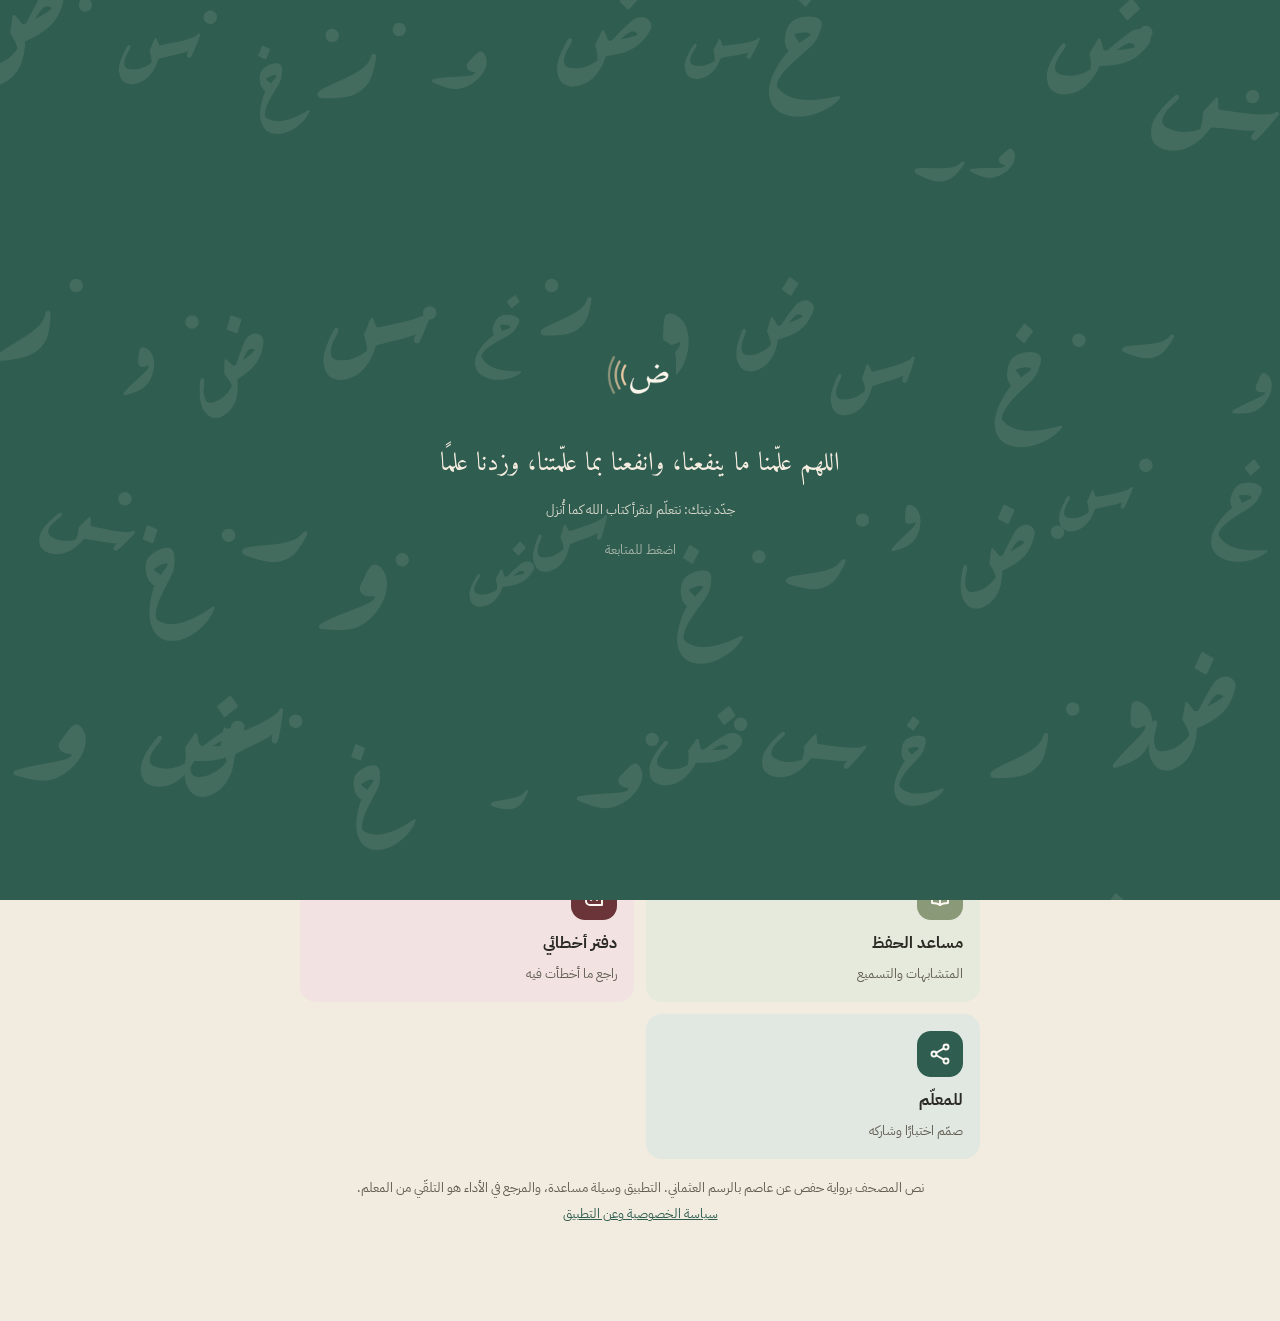
==== commit 6082bda7: "Add files via upload" ====
--- a/index.html
+++ b/index.html
@@ -23,14 +23,38 @@
 .dwrap #streak{margin-inline-end:50px}
 .gbar{display:flex;align-items:center;gap:10px;font-size:13px}
 .gbar .rz-bar{flex-grow:1;background:rgba(244,237,224,.25)}.gbar .rz-bar i{background:#C9AE8E}
-.short{display:grid;grid-template-columns:repeat(4,minmax(0,1fr));gap:8px}
-.short a{position:relative;display:flex;flex-direction:column;align-items:center;gap:6px;text-decoration:none;color:var(--ink);font-size:12.5px;font-weight:600;text-align:center;line-height:1.35}
-.short .ic{width:52px;height:52px;border-radius:16px;display:flex;align-items:center;justify-content:center}
-.short .ic svg{width:24px;height:24px}
-.short .done .ic{box-shadow:0 0 0 2px var(--good)}
-.short .dot{position:absolute;top:-4px;left:calc(50% - 34px);min-width:20px;height:20px;padding:0 5px;border-radius:10px;background:var(--bad,#B4443A);color:#fff;font-size:11px;display:flex;align-items:center;justify-content:center}
-.s1 .ic{background:var(--wine-soft);color:var(--wine)}.s2 .ic{background:var(--ocean-soft);color:var(--ocean)}
-.s3 .ic{background:var(--bad-soft,#F6E0DD);color:var(--bad-ink,#8A2D25)}.s4 .ic{background:var(--sage-soft);color:var(--sage)}
+.two{display:grid;grid-template-columns:repeat(2,minmax(0,1fr));gap:10px}
+.blk{font:inherit;text-align:start;border-radius:20px;padding:14px 12px;display:flex;flex-direction:column;gap:6px;min-height:186px;cursor:pointer;border:2px solid transparent;transition:transform .15s,border-color .2s}
+.blk:active{transform:scale(.98)}
+.blk:focus-visible{outline:3px solid var(--accent);outline-offset:2px}
+.blk h2{margin:0;font-size:18px;line-height:1.25}
+.blk .sm{font-size:12.5px;opacity:.85;line-height:1.5}
+.blk.study{background:var(--primary-soft);color:var(--primary)}
+.blk.chal{background:linear-gradient(160deg,var(--gold-a),var(--gold-b));color:var(--gold-ink)}
+.blk[aria-expanded=true]{border-color:currentColor}
+.blk .mini{display:flex;flex-direction:column;gap:6px;margin-top:auto}
+.blk .mini span{display:flex;gap:6px;align-items:center;font-size:13px;font-weight:600}
+.blk .mini svg{width:18px;height:18px;flex:none}
+.blk .teaser{background:var(--gold-card);border-radius:12px;padding:8px;font-size:12.5px;line-height:1.55}
+.blk .teaser b{display:block;font-size:12px;color:var(--gold-mark)}
+.blk .wh{width:52px;height:52px;align-self:flex-end;margin-top:auto;animation:whspin 9s linear infinite}
+@keyframes whspin{to{rotate:360deg}}
+.panel[hidden]{display:none}
+.rz-h.gold::before{background:var(--gold-mark)!important}
+.rz-tile .thumb{width:58px;height:46px;border-radius:12px;object-fit:cover;margin-bottom:6px;background:#fff}
+.rz-tile.c-gold{--t:#B98A3E;--t-soft:var(--gold-a);--t-ink:#fff}
+.rz-tile .dot{position:absolute;top:10px;left:10px;min-width:22px;height:22px;padding:0 6px;border-radius:11px;background:var(--bad,#B4443A);color:#fff;font-size:12px;display:flex;align-items:center;justify-content:center}
+.rz-tile.done>span:first-child{box-shadow:0 0 0 3px var(--good)}
+.rz-tile.locked{opacity:.6}
+.rz-tile.locked b::after{content:" 🔒";font-size:13px}
+.rz-grid .rz-tile{position:relative}
+.hd-tools{display:flex;align-items:center;gap:8px}
+.shr{width:40px;height:40px;border-radius:12px;border:1px solid var(--line);background:var(--surface);color:var(--primary);display:flex;align-items:center;justify-content:center;cursor:pointer}
+.shr svg{width:20px;height:20px}
+:root{--gold-a:#F7E6C4;--gold-b:#EBCB93;--gold-ink:#4A3413;--gold-card:rgba(255,255,255,.62);--gold-mark:#8A5F1F}
+:root[data-theme=dark]{--gold-a:#3a3020;--gold-b:#4a3a22;--gold-ink:#F1DDB5;--gold-card:rgba(0,0,0,.25);--gold-mark:#E3B868}
+@media (prefers-color-scheme:dark){:root[data-theme=auto]{--gold-a:#3a3020;--gold-b:#4a3a22;--gold-ink:#F1DDB5;--gold-card:rgba(0,0,0,.25);--gold-mark:#E3B868}}
+@media (prefers-reduced-motion:reduce){.blk .wh{animation:none}}
 .resume{border:2px solid var(--ocean)}
 .resume .rz-ic{background:var(--ocean-soft)!important;color:var(--ocean)!important}
 .rz-grid .rz-tile{min-height:104px}
@@ -47,7 +71,7 @@
         <span class="rz-meta">رسوخ · تعلّم التجويد</span>
       </div>
     </div>
-    <a class="rz-lvl" href="progress.html" id="lvl" aria-label="مستواك"></a>
+    <div class="hd-tools"><button type="button" class="shr" id="shareApp" aria-label="شارك التطبيق" title="شارك التطبيق"><span data-icon="share" style="display:flex"></span></button><a class="rz-lvl" href="progress.html" id="lvl" aria-label="مستواك"></a></div>
   </header>
 
   <div id="ios" class="ios" hidden><span style="flex-grow:1">ثبّت رسوخ على شاشتك: افتحه في <b>سفاري</b>، اضغط زر المشاركة <b>⬆︎</b> أسفل الشاشة، ثم <b>«إضافة إلى الشاشة الرئيسية»</b>.</span><button type="button" id="iosX" aria-label="إخفاء">×</button></div>
@@ -68,22 +92,42 @@
     <span data-icon="chev" style="width:20px;height:20px;color:var(--muted);display:flex"></span>
   </a>
 
-  <nav class="short" aria-label="اختصارات">
-    <a class="s1" href="library/#/riddle" id="riddle"><span class="ic" data-icon="puzzle"></span>حزورة اليوم</a>
-    <a class="s2" href="library/#/wheel" id="speed"><span class="ic" data-icon="bolt"></span>دولاب التجويد</a>
-    <a class="s3" href="library/#/mistakes" id="mist"><span class="ic" data-icon="mistake"></span>دفتر أخطائي</a>
-    <a class="s4" href="hifz/#review" id="hifzR"><span class="ic" data-icon="hifz"></span>مراجعة الحفظ</a>
-  </nav>
-
-  <h2 class="rz-h">الأقسام</h2>
-  <nav class="rz-grid" aria-label="أقسام التطبيق">
-    <a class="rz-tile c-green" href="library/"><span data-icon="book"></span><b>مكتبة الاختبارات</b><span class="rz-meta">اختبار لكل باب</span></a>
-    <a class="rz-tile c-wine" href="library/#/path"><span data-icon="path"></span><b>مسار الدروس</b><span class="rz-meta">درسًا بعد درس</span></a>
-    <a class="rz-tile c-sand" href="library/#/exam"><span data-icon="timer"></span><b>اختبر استعدادك</b><span class="rz-meta">امتحان كامل من ١٠٠</span></a>
-    <a class="rz-tile c-ocean" href="makharij/"><span data-icon="wave"></span><b>كيف يخرج الحرف؟</b><span class="rz-meta">المخارج بالصوت والصورة</span></a>
-    <a class="rz-tile c-sage" href="hifz/"><span data-icon="hifz"></span><b>مساعد الحفظ</b><span class="rz-meta">المتشابهات والتسميع</span></a>
-    <a class="rz-tile c-wine" href="library/#/share"><span data-icon="share"></span><b>للمعلّم</b><span class="rz-meta">صمّم اختبارًا وشاركه</span></a>
-  </nav>
+  <div class="two" role="group" aria-label="أقسام التطبيق">
+    <button type="button" class="blk study" id="bStudy" aria-controls="pStudy" aria-expanded="true">
+      <h2>ادرس واختبر</h2><span class="sm">دروس، واختبار لكل باب، وامتحان كامل</span>
+      <span class="mini"><span><span data-icon="path"></span>مسار الدروس</span><span><span data-icon="book"></span>مكتبة الاختبارات</span><span><span data-icon="timer"></span>اختبر استعدادك</span></span>
+    </button>
+    <button type="button" class="blk chal" id="bChal" aria-controls="pChal" aria-expanded="false">
+      <h2>ميدان التحدّي</h2>
+      <span class="teaser"><b id="tzT">حزيرة اليوم</b><span id="tzS">سؤال جديد كل يوم… هل تحلّه من أول محاولة؟</span></span>
+      <svg class="wh" viewBox="0 0 100 100" aria-hidden="true"><circle cx="50" cy="50" r="48" fill="#fff"/><path d="M50 50 L50.0 6.0 A44 44 0 0 1 88.1 28.0Z" fill="#2F5D50"/><path d="M50 50 L88.1 28.0 A44 44 0 0 1 88.1 72.0Z" fill="#C9AE8E"/><path d="M50 50 L88.1 72.0 A44 44 0 0 1 50.0 94.0Z" fill="#4E6E73"/><path d="M50 50 L50.0 94.0 A44 44 0 0 1 11.9 72.0Z" fill="#B98A3E"/><path d="M50 50 L11.9 72.0 A44 44 0 0 1 11.9 28.0Z" fill="#6B3439"/><path d="M50 50 L11.9 28.0 A44 44 0 0 1 50.0 6.0Z" fill="#8A9A78"/><circle cx="50" cy="50" r="9" fill="#fff" stroke="#4A3413" stroke-width="3"/></svg>
+    </button>
+  </div>
+
+  <section class="panel" id="pStudy">
+    <h2 class="rz-h">ادرس واختبر</h2>
+    <nav class="rz-grid" aria-label="ادرس واختبر">
+      <a class="rz-tile c-wine" href="library/#/path"><span data-icon="path"></span><b>مسار الدروس</b><span class="rz-meta">درسًا بعد درس</span></a>
+      <a class="rz-tile c-green" href="library/"><span data-icon="book"></span><b>مكتبة الاختبارات</b><span class="rz-meta">اختبار لكل باب</span></a>
+      <a class="rz-tile c-ocean" href="makharij/"><img class="thumb" src="assets/makharij-thumb.webp" alt=""><b>كيف يخرج الحرف؟</b><span class="rz-meta">المخارج بالصوت والصورة</span></a>
+      <a class="rz-tile c-sand" href="library/#/exam"><span data-icon="timer"></span><b>اختبر استعدادك</b><span class="rz-meta">امتحان كامل من ١٠٠</span></a>
+      <a class="rz-tile c-sage" href="hifz/" id="hifzT"><span data-icon="hifz"></span><b>مساعد الحفظ</b><span class="rz-meta">المتشابهات والتسميع</span></a>
+      <a class="rz-tile c-wine" href="library/#/mistakes" id="mist"><span data-icon="mistake"></span><b>دفتر أخطائي</b><span class="rz-meta">راجع ما أخطأت فيه</span></a>
+      <a class="rz-tile c-green" href="library/#/share"><span data-icon="share"></span><b>للمعلّم</b><span class="rz-meta">صمّم اختبارًا وشاركه</span></a>
+    </nav>
+  </section>
+
+  <section class="panel" id="pChal" hidden>
+    <h2 class="rz-h gold">ميدان التحدّي</h2>
+    <nav class="rz-grid" aria-label="ميدان التحدّي">
+      <a class="rz-tile c-gold" href="library/#/riddle" id="riddle"><span data-icon="question"></span><b>حزيرة اليوم</b><span class="rz-meta">سؤال جديد كل يوم</span></a>
+      <a class="rz-tile c-green" href="library/#/wheel"><span data-icon="wheel"></span><b>دولاب التجويد</b><span class="rz-meta">أدِره واختبر نفسك</span></a>
+      <a class="rz-tile c-wine" href="library/#/duel"><span data-icon="duel"></span><b>تحدَّ صديقًا</b><span class="rz-meta">العب ثم أرسل له التحدّي</span></a>
+      <a class="rz-tile c-ocean" href="games/sukkan.html" data-need="l2c1"><span data-icon="tower"></span><b>أرجع السكان</b><span class="rz-meta">رتّب الحروف في طوابقها</span></a>
+      <a class="rz-tile c-sand" href="games/sifni.html" data-need="l2c2"><span data-icon="traits"></span><b>أوصفني</b><span class="rz-meta">صفات كل حرف</span></a>
+      <a class="rz-tile c-sage" href="library/#/who" data-need="l2c2"><span data-icon="who"></span><b>من أنا؟</b><span class="rz-meta">خمّن الحرف من صفاته</span></a>
+    </nav>
+  </section>
 
   <footer class="foot">
     <span>نص المصحف برواية حفص عن عاصم بالرسم العثماني. التطبيق وسيلة مساعدة، والمرجع في الأداء هو التلقّي من المعلم.</span>
@@ -115,14 +159,29 @@
     // resume
     const R = RZ.ls.get('rz-resume', null);
     if(R && R.qs && R.i < R.qs.length && Date.now() - R.at < 7 * 864e5){ $('resume').hidden = false; $('resumeS').textContent = (R.title || 'اختبار') + ' · ' + AR(R.i) + ' من ' + AR(R.qs.length); }
-    // shortcuts
+    // badges on the tiles
     const dot = (el, n) => { let d = el.querySelector('.dot'); if(!n){ if(d) d.remove(); return; } if(!d){ d = document.createElement('span'); d.className = 'dot'; el.append(d); } d.textContent = AR(n); };
-    const rd = RZ.ls.get('rz-riddle', {}); $('riddle').classList.toggle('done', rd.day === RZ.today());
+    const rd = RZ.ls.get('rz-riddle', {}), solved = rd.day === RZ.today();
+    $('riddle').classList.toggle('done', solved);
+    $('tzT').textContent = solved ? 'حزيرة اليوم ✓' : 'حزيرة اليوم';
+    $('tzS').textContent = solved ? (rd.ok ? 'حللتها اليوم! جرّب الدولاب أو تحدَّ صديقًا.' : 'عُد غدًا لحزيرة جديدة، أو أدِر الدولاب.') : 'سؤال جديد كل يوم… هل تحلّه من أول محاولة؟';
     dot($('mist'), RZ.mistakesDue());
     const hz = RZ.hifzToday(), left = hz.list.filter(n => !(hz.h.today.done || []).includes(n));
-    dot($('hifzR'), left.length); $('hifzR').classList.toggle('done', hz.list.length > 0 && !left.length);
+    dot($('hifzT'), left.length); $('hifzT').href = left.length ? 'hifz/#review' : 'hifz/';
+    // games that open when the learner reaches their chapter
+    const reached = RZ.reachedChapters();
+    document.querySelectorAll('[data-need]').forEach(a => { const ok = reached.includes(a.dataset.need), meta = a.querySelector('.rz-meta');
+      if(!a.dataset.m) a.dataset.m = meta.textContent;
+      a.classList.toggle('locked', !ok); meta.textContent = ok ? a.dataset.m : 'تُفتح بعد ' + (a.dataset.need === 'l2c1' ? 'باب المخارج' : 'باب الصفات'); });
   }
   paint();
+  // the two blocks: «ادرس واختبر» and «ميدان التحدّي»; remember the last one opened
+  const openP = k => { const st2 = k === 'chal'; $('bStudy').setAttribute('aria-expanded', String(!st2)); $('bChal').setAttribute('aria-expanded', String(st2)); $('pStudy').hidden = st2; $('pChal').hidden = !st2; RZ.ls.set('rz-home-panel', k); };
+  openP(RZ.ls.get('rz-home-panel', 'study'));
+  $('bStudy').addEventListener('click', () => { openP('study'); $('pStudy').scrollIntoView({ behavior:'smooth', block:'start' }); });
+  $('bChal').addEventListener('click', () => { openP('chal'); $('pChal').scrollIntoView({ behavior:'smooth', block:'start' }); });
+  document.querySelectorAll('[data-need]').forEach(a => a.addEventListener('click', e => { if(a.classList.contains('locked')){ e.preventDefault(); RZ.toast('هذه اللعبة ' + a.querySelector('.rz-meta').textContent + '. اختر الدرس الذي وصلت إليه من الإعدادات.'); } }));
+  $('shareApp').addEventListener('click', () => RZ.shareApp());
   // first run tour, or "what's new" after an update
   const ver = (window.RZ_CHANGES && RZ_CHANGES[0].v) || '';
   if(!RZ.ls.get('rz-onboarded', 0) || location.hash === '#tour'){
--- a/assets/rz.css
+++ b/assets/rz.css
@@ -201,3 +201,9 @@
 .rz-bdg b{font-size:13px}
 .rz-list-btn .chev{width:20px;height:20px;color:var(--muted);display:flex;flex-shrink:0}.rz-list-btn .chev svg{width:20px;height:20px}
 .rz-list-btn .rz-ic svg{width:22px;height:22px}
+
+/* «نزل تحديث جديد» bar */
+.rz-upd{position:fixed;inset-inline:12px;bottom:calc(84px + env(safe-area-inset-bottom));z-index:9999;display:flex;align-items:center;gap:10px;padding:10px 12px 10px 8px;border-radius:14px;background:var(--primary,#2F5D50);color:var(--primary-ink,#fff);box-shadow:0 8px 24px rgba(0,0,0,.18);font-weight:600}
+.rz-upd span{flex:1}
+.rz-upd button{border:none;border-radius:10px;padding:8px 14px;font:inherit;font-weight:700;background:var(--surface,#fff);color:var(--primary,#2F5D50)}
+.rz-upd button.x{background:none;color:inherit;padding:4px 8px;font-size:20px}
